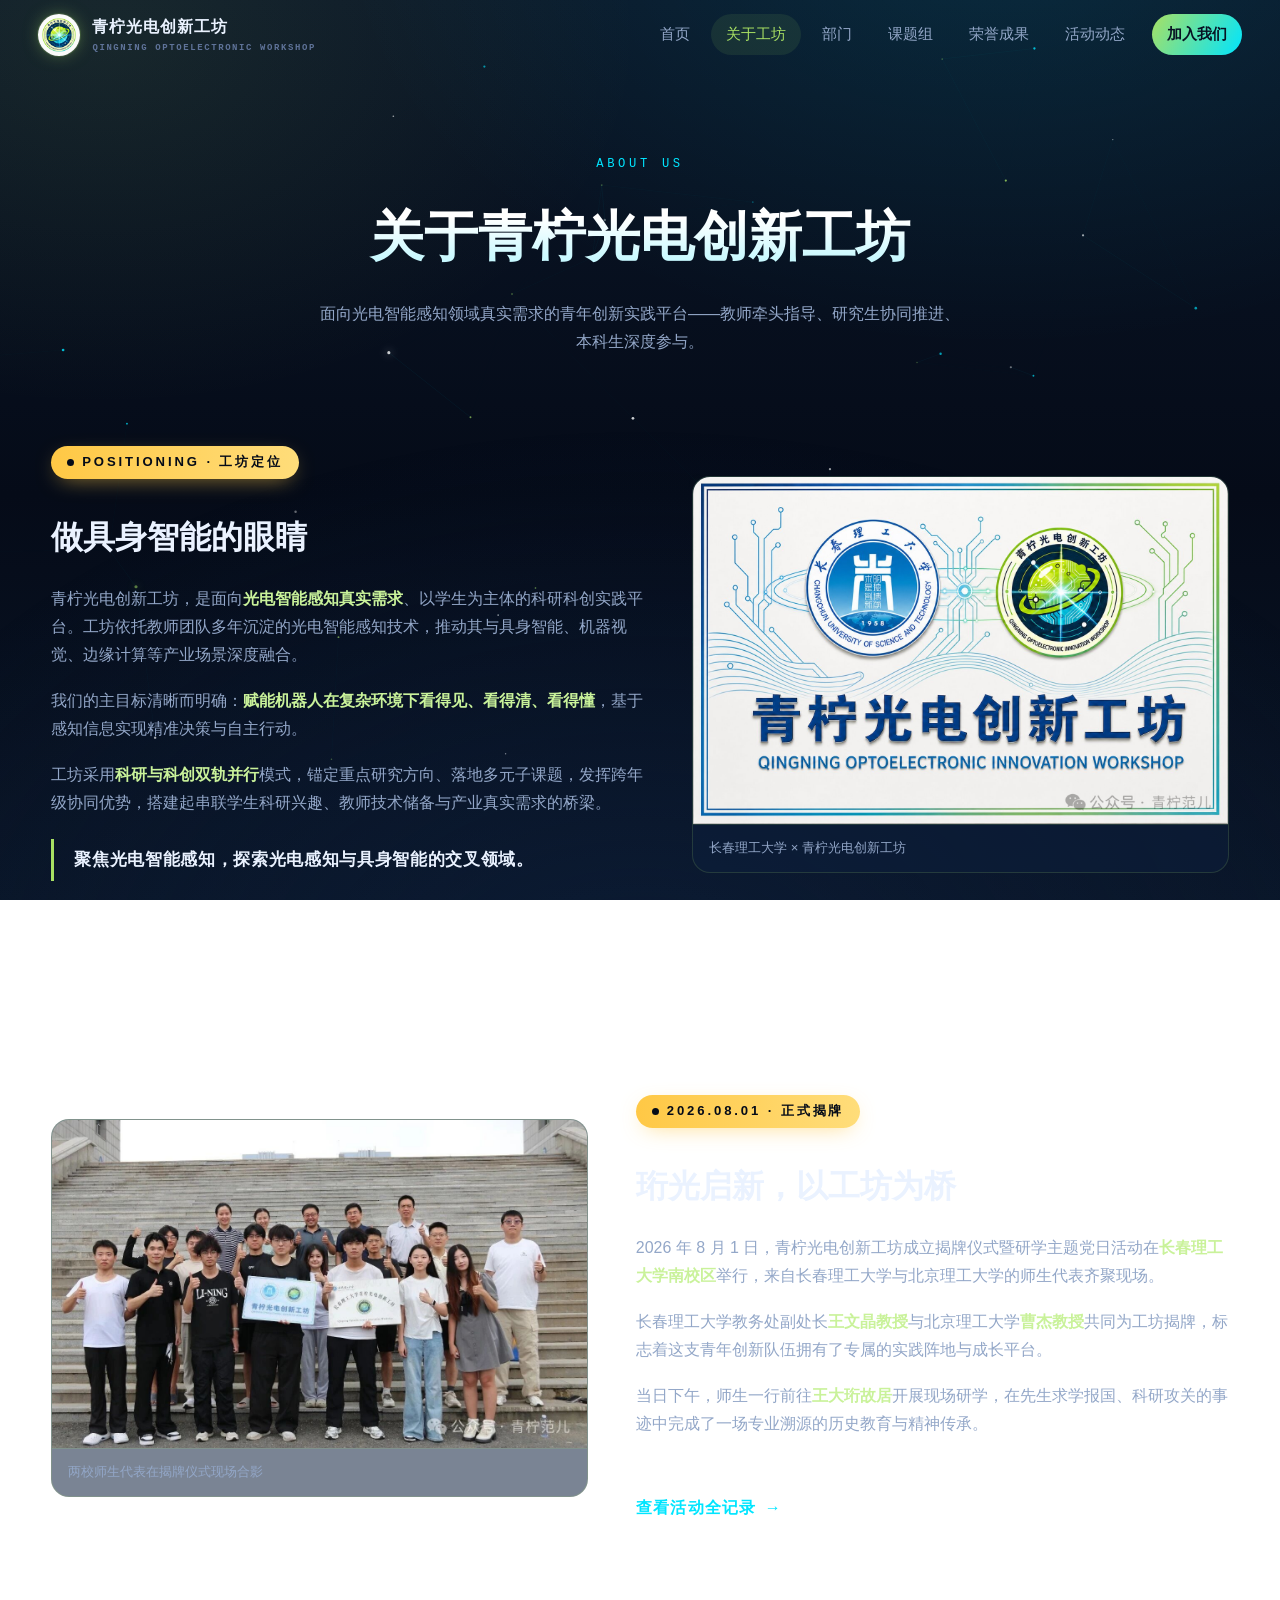
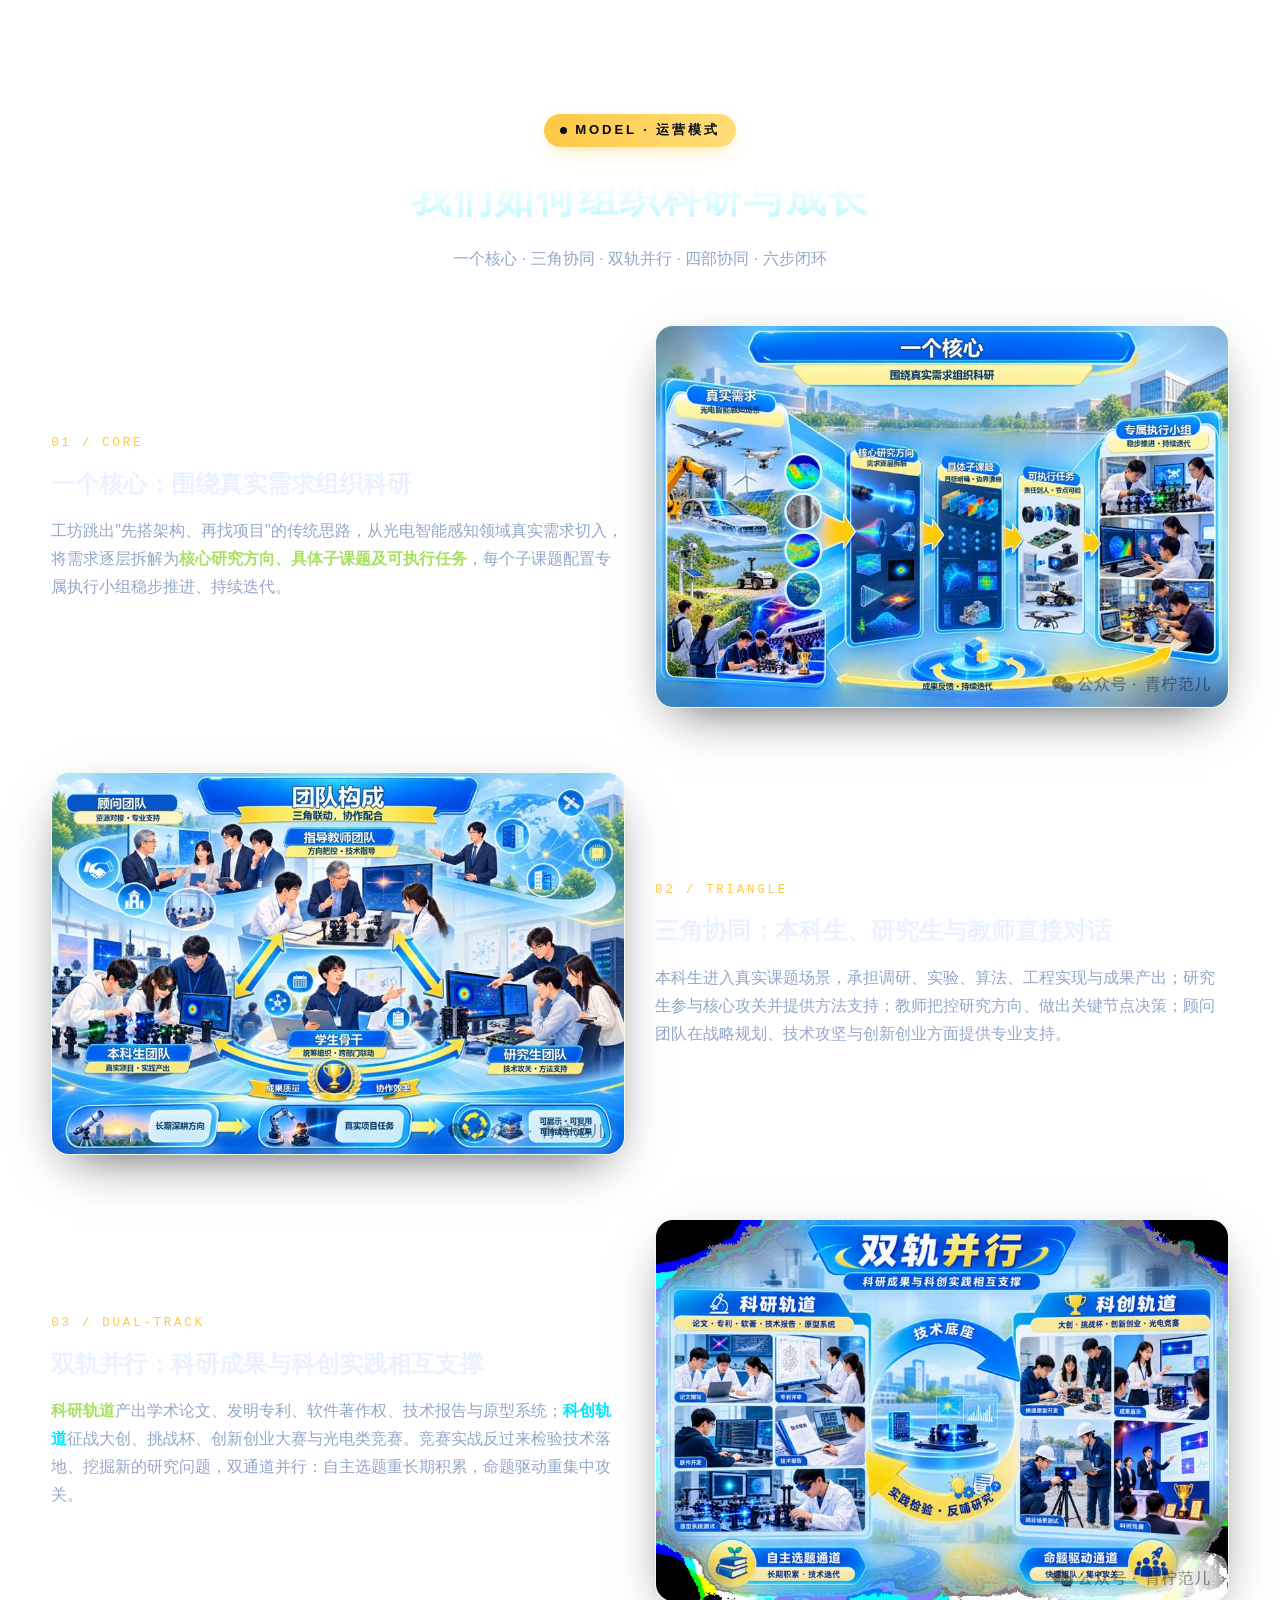
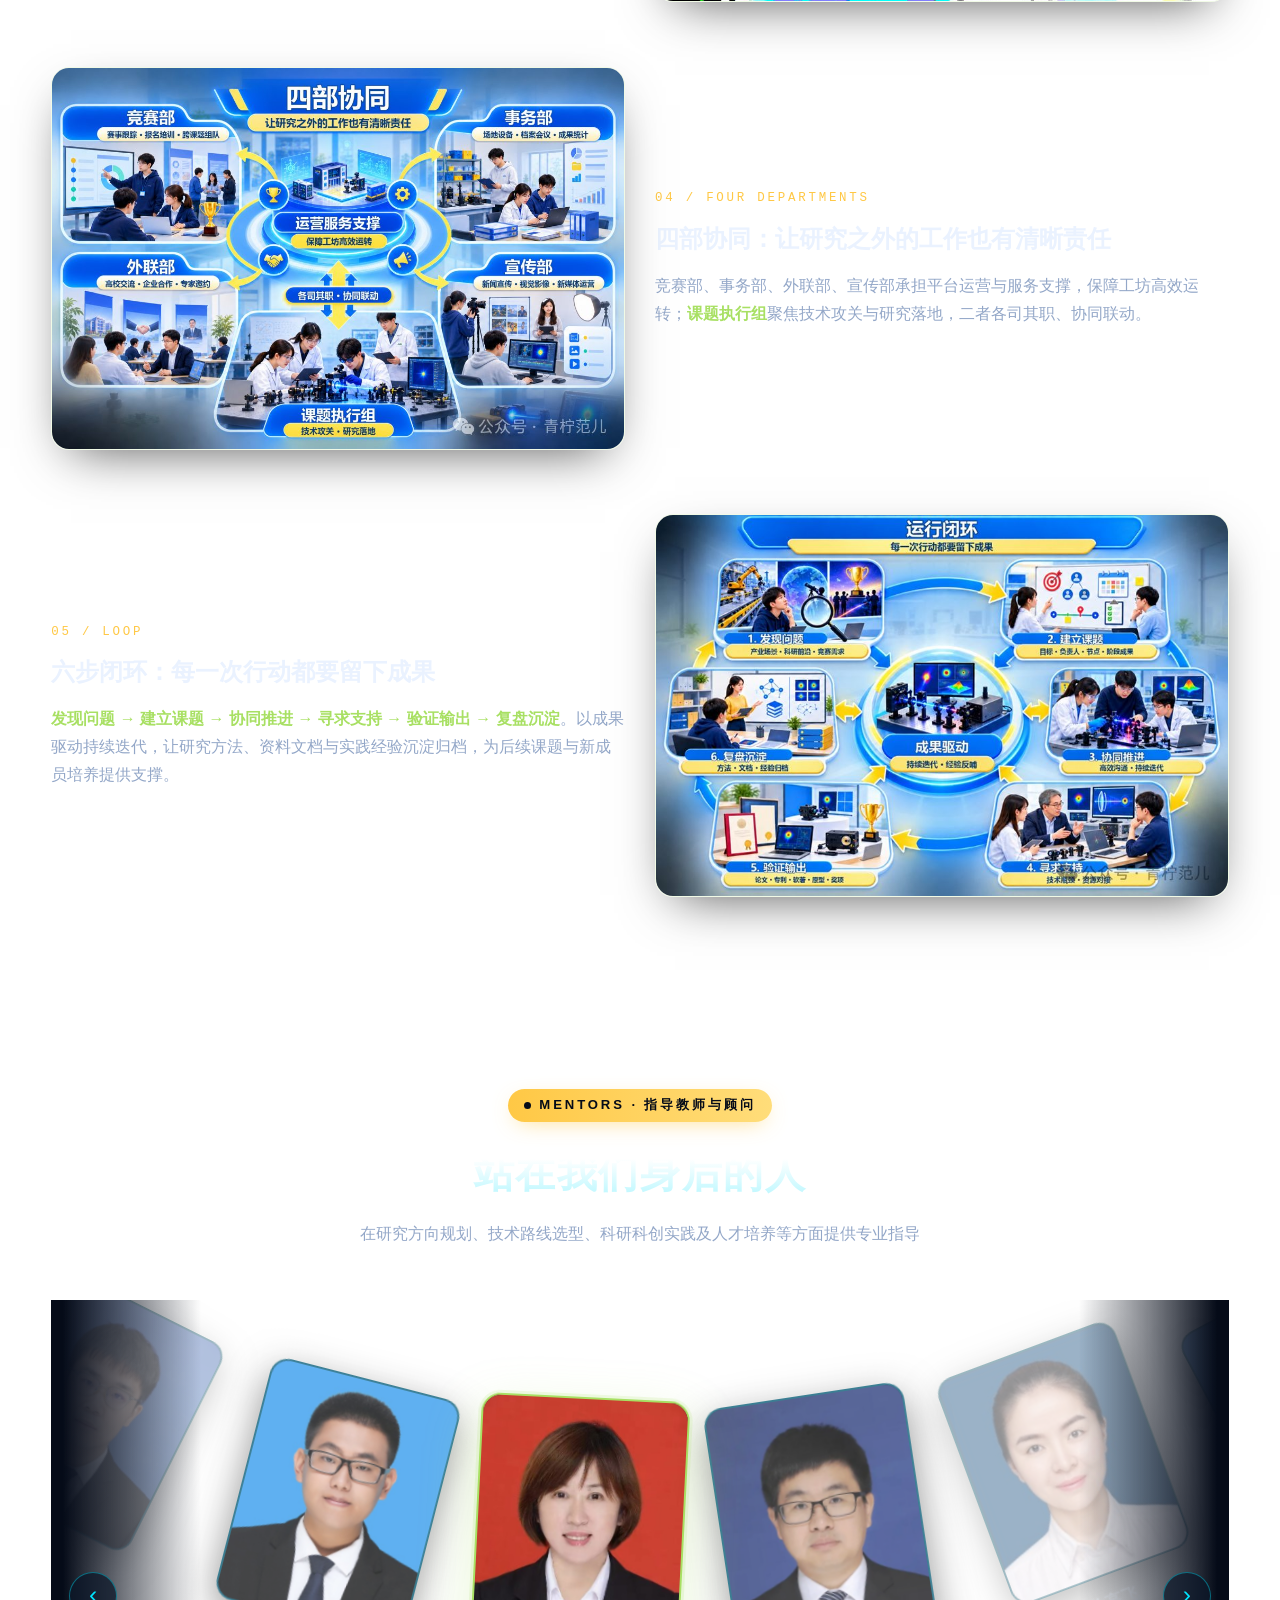
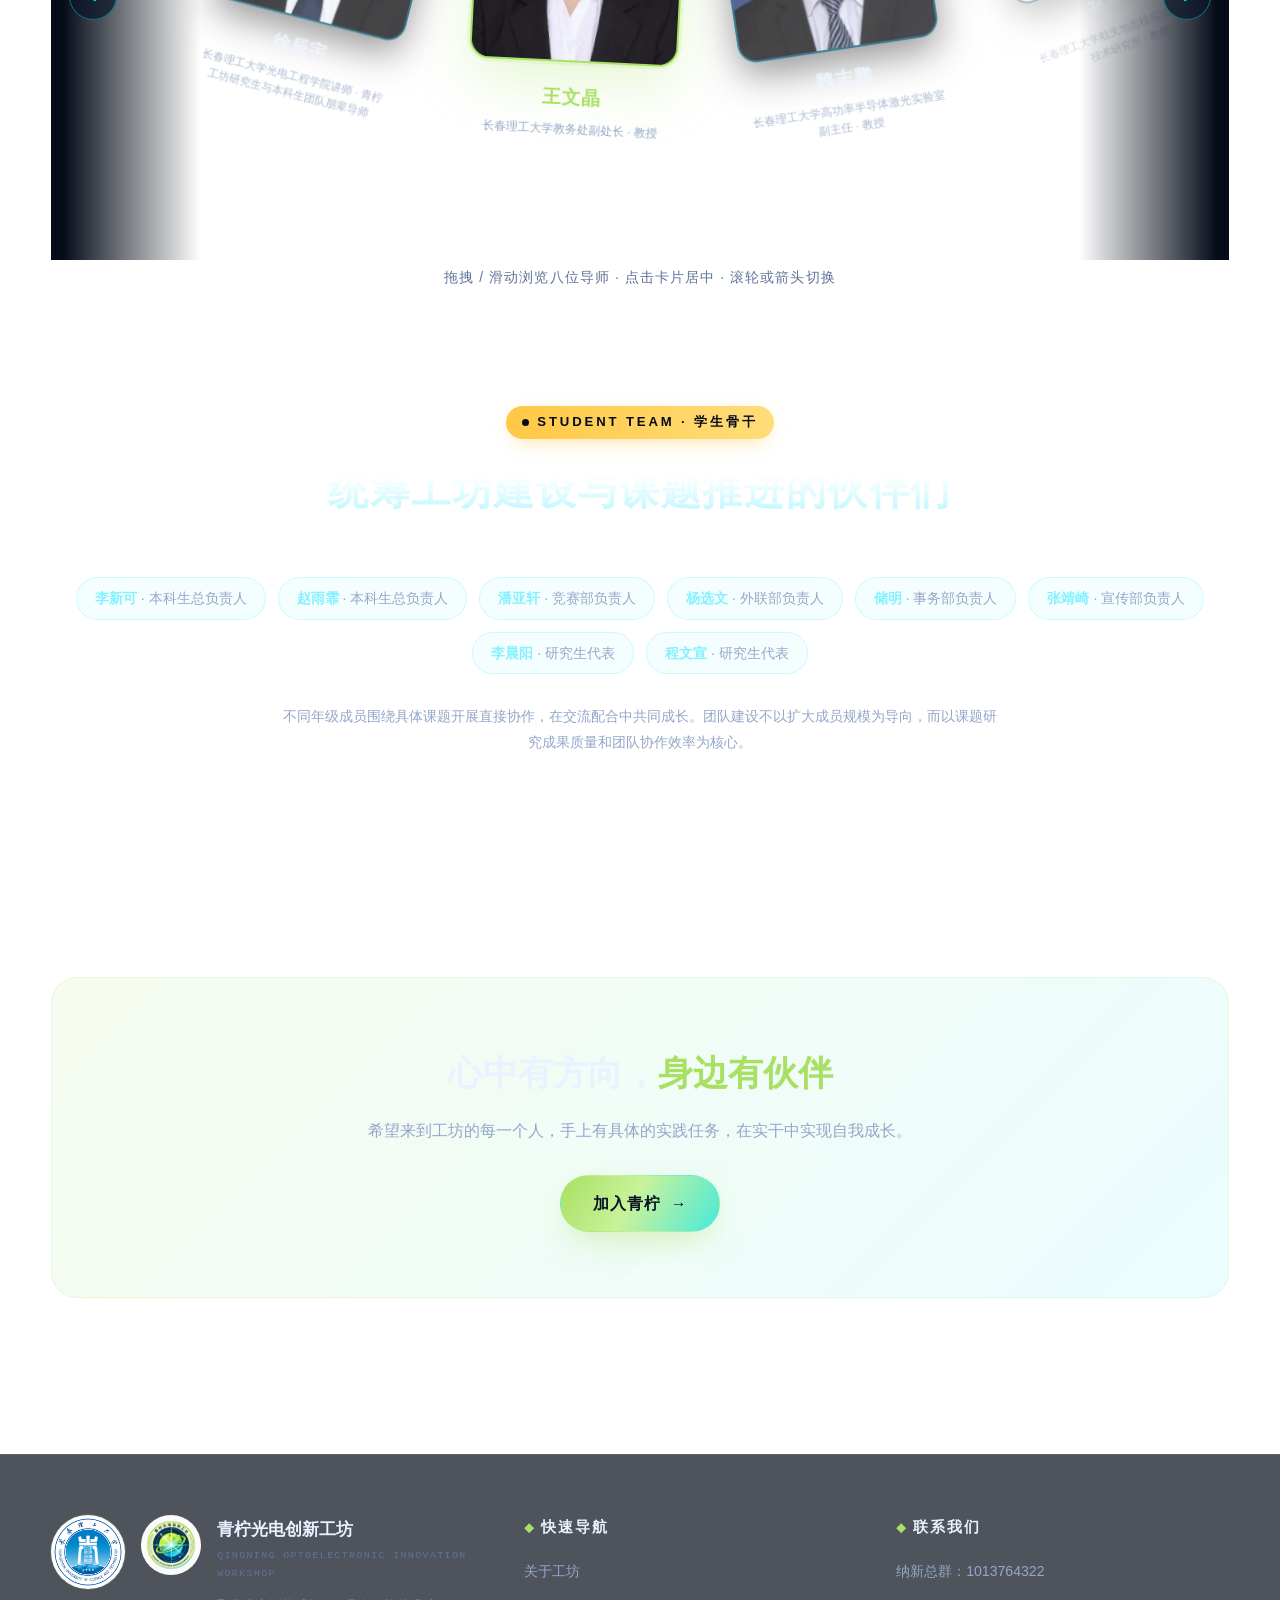
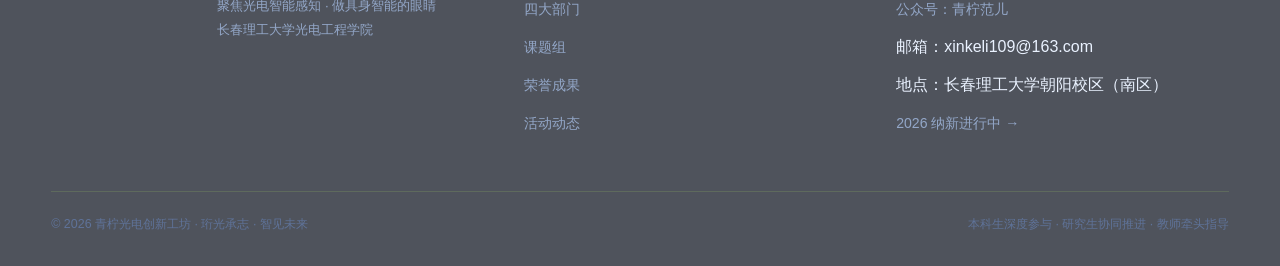
==== about.html @ 81b55837 "关于页导师板块升级为8人弧形环形画廊：新增王文晶/陈纯毅/王怀毅/滕云杰四位导师，曹杰职称改为光电学院，徐辰宇简介更新为朋辈导师；拖拽/滚轮/箭头/点击居中交互" ====
﻿<!DOCTYPE html>
<html lang="zh-CN">
<head>
<meta charset="UTF-8">
<meta name="viewport" content="width=device-width,initial-scale=1">
<title>关于工坊 · 青柠光电创新工坊</title>
<meta name="description" content="青柠光电创新工坊简介、揭牌故事、运营模式与指导教师团队。">
<link rel="icon" type="image/png" href="favicon.png">
<link rel="stylesheet" href="css/style.css?v=4">
<noscript><style>.reveal{opacity:1!important;transform:none!important}</style></noscript>
</head>
<body data-scene="lite">

<div class="scroll-progress"></div>

<nav class="nav">
  <div class="nav-inner">
    <a class="nav-brand" href="index.html">
      <img src="assets/img/logo-badge.png" alt="青柠光电创新工坊徽章">
      <span><span class="cn">青柠光电创新工坊</span><span class="en">QINGNING OPTOELECTRONIC WORKSHOP</span></span>
    </a>
    <button class="nav-toggle" aria-label="菜单"><span></span><span></span><span></span></button>
    <div class="nav-links">
      <a href="index.html">首页</a>
      <a href="about.html" class="active">关于工坊</a>
      <a href="departments.html">部门</a>
      <a href="research.html">课题组</a>
      <a href="honors.html">荣誉成果</a>
      <a href="activities.html">活动动态</a>
      <a href="join.html" class="join">加入我们</a>
    </div>
  </div>
</nav>

<header class="page-hero">
  <div class="container">
    <div class="pre reveal">ABOUT US</div>
    <h1 class="reveal d1">关于青柠光电创新工坊</h1>
    <p class="reveal d2">面向光电智能感知领域真实需求的青年创新实践平台——教师牵头指导、研究生协同推进、本科生深度参与。</p>
  </div>
</header>

<section style="padding-top:30px">
  <div class="container split">
    <div class="prose reveal">
      <span class="sec-tag">POSITIONING · 工坊定位</span>
      <h2 style="font-size:clamp(1.5rem,2.8vw,2rem);margin:14px 0 20px">做具身智能的眼睛</h2>
      <p>青柠光电创新工坊，是面向<strong>光电智能感知真实需求</strong>、以学生为主体的科研科创实践平台。工坊依托教师团队多年沉淀的光电智能感知技术，推动其与具身智能、机器视觉、边缘计算等产业场景深度融合。</p>
      <p>我们的主目标清晰而明确：<strong>赋能机器人在复杂环境下看得见、看得清、看得懂</strong>，基于感知信息实现精准决策与自主行动。</p>
      <p>工坊采用<strong>科研与科创双轨并行</strong>模式，锚定重点研究方向、落地多元子课题，发挥跨年级协同优势，搭建起串联学生科研兴趣、教师技术储备与产业真实需求的桥梁。</p>
      <div class="quote">聚焦光电智能感知，探索光电感知与具身智能的交叉领域。</div>
    </div>
    <div class="info-figure reveal d2 tilt">
      <img src="assets/img/brand-banner.jpg" alt="长春理工大学与青柠光电创新工坊品牌标识" loading="lazy">
      <figcaption>长春理工大学 × 青柠光电创新工坊</figcaption>
    </div>
  </div>
</section>

<section>
  <div class="container split rev">
    <div class="info-figure reveal tilt">
      <img src="assets/img/photo-group.jpg" alt="青柠光电创新工坊揭牌仪式全体合影" loading="lazy">
      <figcaption>两校师生代表在揭牌仪式现场合影</figcaption>
    </div>
    <div class="prose reveal d2">
      <span class="sec-tag">2026.08.01 · 正式揭牌</span>
      <h2 style="font-size:clamp(1.5rem,2.8vw,2rem);margin:14px 0 20px">珩光启新，以工坊为桥</h2>
      <p>2026 年 8 月 1 日，青柠光电创新工坊成立揭牌仪式暨研学主题党日活动在<strong>长春理工大学南校区</strong>举行，来自长春理工大学与北京理工大学的师生代表齐聚现场。</p>
      <p>长春理工大学教务处副处长<strong>王文晶教授</strong>与北京理工大学<strong>曹杰教授</strong>共同为工坊揭牌，标志着这支青年创新队伍拥有了专属的实践阵地与成长平台。</p>
      <p>当日下午，师生一行前往<strong>王大珩故居</strong>开展现场研学，在先生求学报国、科研攻关的事迹中完成了一场专业溯源的历史教育与精神传承。</p>
      <a href="activities.html" class="more-link">查看活动全记录 <span class="arr">→</span></a>
    </div>
  </div>
</section>

<section id="model">
  <div class="container">
    <div class="section-head reveal">
      <span class="sec-tag">MODEL · 运营模式</span>
      <h2>我们如何组织科研与成长</h2>
      <p class="sub">一个核心 · 三角协同 · 双轨并行 · 四部协同 · 六步闭环</p>
    </div>

    <div class="mode-detail reveal" style="margin-bottom:64px">
      <div class="md-fig tilt"><img src="assets/img/infra-core.jpg" alt="一个核心：围绕真实需求组织科研" loading="lazy"></div>
      <div class="md-text">
        <div class="kicker">01 / CORE</div>
        <h3>一个核心：围绕真实需求组织科研</h3>
        <p>工坊跳出"先搭架构、再找项目"的传统思路，从光电智能感知领域真实需求切入，将需求逐层拆解为<strong class="text-lime">核心研究方向、具体子课题及可执行任务</strong>，每个子课题配置专属执行小组稳步推进、持续迭代。</p>
      </div>
    </div>

    <div class="mode-detail reveal" style="margin-bottom:64px">
      <div class="md-fig tilt"><img src="assets/img/infra-triangle.jpg" alt="三角协同：团队构成图" loading="lazy"></div>
      <div class="md-text">
        <div class="kicker">02 / TRIANGLE</div>
        <h3>三角协同：本科生、研究生与教师直接对话</h3>
        <p>本科生进入真实课题场景，承担调研、实验、算法、工程实现与成果产出；研究生参与核心攻关并提供方法支持；教师把控研究方向、做出关键节点决策；顾问团队在战略规划、技术攻坚与创新创业方面提供专业支持。</p>
      </div>
    </div>

    <div class="mode-detail reveal" style="margin-bottom:64px">
      <div class="md-fig tilt"><img src="assets/img/infra-dualtrack.jpg" alt="双轨并行：科研成果与科创实践相互支撑" loading="lazy"></div>
      <div class="md-text">
        <div class="kicker">03 / DUAL-TRACK</div>
        <h3>双轨并行：科研成果与科创实践相互支撑</h3>
        <p><strong class="text-lime">科研轨道</strong>产出学术论文、发明专利、软件著作权、技术报告与原型系统；<strong class="text-cyan">科创轨道</strong>征战大创、挑战杯、创新创业大赛与光电类竞赛。竞赛实战反过来检验技术落地、挖掘新的研究问题，双通道并行：自主选题重长期积累，命题驱动重集中攻关。</p>
      </div>
    </div>

    <div class="mode-detail reveal" style="margin-bottom:64px">
      <div class="md-fig tilt"><img src="assets/img/infra-fourdept.jpg" alt="四部协同：让研究之外的工作也有清晰责任" loading="lazy"></div>
      <div class="md-text">
        <div class="kicker">04 / FOUR DEPARTMENTS</div>
        <h3>四部协同：让研究之外的工作也有清晰责任</h3>
        <p>竞赛部、事务部、外联部、宣传部承担平台运营与服务支撑，保障工坊高效运转；<strong class="text-lime">课题执行组</strong>聚焦技术攻关与研究落地，二者各司其职、协同联动。</p>
      </div>
    </div>

    <div class="mode-detail reveal">
      <div class="md-fig tilt"><img src="assets/img/infra-loop.jpg" alt="六步运行闭环" loading="lazy"></div>
      <div class="md-text">
        <div class="kicker">05 / LOOP</div>
        <h3>六步闭环：每一次行动都要留下成果</h3>
        <p><strong class="text-lime">发现问题 → 建立课题 → 协同推进 → 寻求支持 → 验证输出 → 复盘沉淀</strong>。以成果驱动持续迭代，让研究方法、资料文档与实践经验沉淀归档，为后续课题与新成员培养提供支撑。</p>
      </div>
    </div>
  </div>
</section>

<section>
  <div class="container">
    <div class="section-head reveal">
      <span class="sec-tag">MENTORS · 指导教师与顾问</span>
      <h2>站在我们身后的人</h2>
      <p class="sub">在研究方向规划、技术路线选型、科研科创实践及人才培养等方面提供专业指导</p>
    </div>
    <div class="tgal reveal" id="teacherGallery">
      <div class="tgal-viewport">
        <div class="tgal-track">
          <div class="tgal-card">
            <div class="tc-photo"><img src="assets/img/teacher-wangwenjing.jpg" alt="王文晶教授" loading="lazy" draggable="false"></div>
            <div class="tc-name">王文晶</div>
            <div class="tc-role">长春理工大学教务处副处长 · 教授</div>
          </div>
          <div class="tgal-card">
            <div class="tc-photo"><img src="assets/img/teacher-weizhipeng.jpg" alt="魏志鹏教授" loading="lazy" draggable="false"></div>
            <div class="tc-name">魏志鹏</div>
            <div class="tc-role">长春理工大学高功率半导体激光实验室副主任 · 教授</div>
          </div>
          <div class="tgal-card">
            <div class="tc-photo"><img src="assets/img/teacher-sungaofei.jpg" alt="孙高飞教授" loading="lazy" draggable="false"></div>
            <div class="tc-name">孙高飞</div>
            <div class="tc-role">长春理工大学航天地面模拟试验与测试技术研究所 · 教授</div>
          </div>
          <div class="tgal-card">
            <div class="tc-photo"><img src="assets/img/teacher-chenchunyi.jpg" alt="陈纯毅教授" loading="lazy" draggable="false"></div>
            <div class="tc-name">陈纯毅</div>
            <div class="tc-role">长春理工大学计算机科学技术学院副院长 · 教授</div>
          </div>
          <div class="tgal-card">
            <div class="tc-photo"><img src="assets/img/teacher-caojie.jpg" alt="曹杰教授" loading="lazy" draggable="false"></div>
            <div class="tc-name">曹杰</div>
            <div class="tc-role">北京理工大学光电学院教授 · 长春理工大学光电工程学院教授</div>
          </div>
          <div class="tgal-card">
            <div class="tc-photo"><img src="assets/img/teacher-wanghuaiyi.jpg" alt="王怀毅老师" loading="lazy" draggable="false"></div>
            <div class="tc-name">王怀毅</div>
            <div class="tc-role">长春理工大学光电工程学院团委书记 · 创新实验室党支部副书记</div>
          </div>
          <div class="tgal-card">
            <div class="tc-photo"><img src="assets/img/teacher-tengyunjie.jpg" alt="滕云杰老师" loading="lazy" draggable="false"></div>
            <div class="tc-name">滕云杰</div>
            <div class="tc-role">长春理工大学光电工程实验教学中心副主任</div>
          </div>
          <div class="tgal-card">
            <div class="tc-photo"><img src="assets/img/teacher-xuchenyu.jpg" alt="徐辰宇老师" loading="lazy" draggable="false"></div>
            <div class="tc-name">徐辰宇</div>
            <div class="tc-role">长春理工大学光电工程学院讲师 · 青柠工坊研究生与本科生团队朋辈导师</div>
          </div>
        </div>
      </div>
      <button class="tgal-nav tgal-prev" aria-label="上一位">‹</button>
      <button class="tgal-nav tgal-next" aria-label="下一位">›</button>
      <div class="tgal-hint">拖拽 / 滑动浏览八位导师 · 点击卡片居中 · 滚轮或箭头切换</div>
    </div>
  </div>
</section>

<section style="padding-top:20px">
  <div class="container">
    <div class="section-head reveal">
      <span class="sec-tag">STUDENT TEAM · 学生骨干</span>
      <h2>统筹工坊建设与课题推进的伙伴们</h2>
    </div>
    <div class="people-chips reveal">
      <span class="person-chip"><b>李新可</b> · 本科生总负责人</span>
      <span class="person-chip"><b>赵雨霏</b> · 本科生总负责人</span>
      <span class="person-chip"><b>潘亚轩</b> · 竞赛部负责人</span>
      <span class="person-chip"><b>杨选文</b> · 外联部负责人</span>
      <span class="person-chip"><b>储明</b> · 事务部负责人</span>
      <span class="person-chip"><b>张靖崎</b> · 宣传部负责人</span>
      <span class="person-chip"><b>李晨阳</b> · 研究生代表</span>
      <span class="person-chip"><b>程文宣</b> · 研究生代表</span>
    </div>
    <p style="text-align:center;color:var(--muted);max-width:720px;margin:30px auto 0;font-size:.9rem" class="reveal">不同年级成员围绕具体课题开展直接协作，在交流配合中共同成长。团队建设不以扩大成员规模为导向，而以课题研究成果质量和团队协作效率为核心。</p>
  </div>
</section>

<section>
  <div class="container">
    <div class="cta-band reveal">
      <h2>心中有方向，<span class="text-lime">身边有伙伴</span></h2>
      <p>希望来到工坊的每一个人，手上有具体的实践任务，在实干中实现自我成长。</p>
      <a href="join.html" class="btn btn-primary">加入青柠 <span class="arr">→</span></a>
    </div>
  </div>
</section>

<footer class="footer">
  <div class="container">
    <div class="footer-top">
      <div class="footer-brand">
        <img class="school" src="assets/img/school-ring.png" alt="长春理工大学校标">
        <img class="logo" src="assets/img/logo-badge.png" alt="工坊徽章">
        <div>
          <h4>青柠光电创新工坊</h4>
          <div class="en">QINGNING OPTOELECTRONIC INNOVATION WORKSHOP</div>
          <p>聚焦光电智能感知 · 做具身智能的眼睛<br>长春理工大学光电工程学院</p>
        </div>
      </div>
      <div>
        <h5>快速导航</h5>
        <ul>
          <li><a href="about.html">关于工坊</a></li>
          <li><a href="departments.html">四大部门</a></li>
          <li><a href="research.html">课题组</a></li>
          <li><a href="honors.html">荣誉成果</a></li>
          <li><a href="activities.html">活动动态</a></li>
        </ul>
      </div>
      <div>
        <h5>联系我们</h5>
        <ul>
          <li><a href="join.html">纳新总群：1013764322</a></li>
          <li><a href="join.html">公众号：青柠范儿</a></li>
          <li>邮箱：xinkeli109@163.com</li>
          <li>地点：长春理工大学朝阳校区（南区）</li>
          <li><a href="join.html" class="text-cyan">2026 纳新进行中 →</a></li>
        </ul>
      </div>
    </div>
    <div class="footer-bottom">
      <span>© <span class="js-year">2026</span> 青柠光电创新工坊 · 珩光承志 · 智见未来</span>
      <span>本科生深度参与 · 研究生协同推进 · 教师牵头指导</span>
    </div>
  </div>
</footer>

<script src="js/cursor.js?v=3"></script>
<script src="js/scene.js?v=3"></script>
<script src="js/main.js?v=3"></script>
<script src="js/extras.js?v=6"></script>
</body>
</html>
---- css/style.css ----
:root{
  --bg-0:#050B18;
  --bg-1:#0A1628;
  --bg-2:#0D1F3C;
  --lime:#A8E063;
  --lime-soft:#C9F29A;
  --cyan:#00E5FF;
  --cyan-soft:#83F1FF;
  --yellow:#FFC845;
  --ink:#EAF2FF;
  --muted:#93A7C8;
  --faint:#5F7399;
  --line:rgba(168,224,99,.16);
  --line-cyan:rgba(0,229,255,.18);
  --card:rgba(13,31,60,.55);
  --card-solid:#0C1B36;
  --glass:rgba(8,18,38,.72);
  --radius:18px;
  --shadow:0 18px 50px -20px rgba(0,0,0,.7);
  --font-sans:-apple-system,BlinkMacSystemFont,"Segoe UI","PingFang SC","Hiragino Sans GB","Microsoft YaHei","Noto Sans SC",sans-serif;
  --font-mono:"SFMono-Regular",Consolas,"Courier New",monospace;
  --nav-h:70px;
}

*{margin:0;padding:0;box-sizing:border-box}
html{scroll-behavior:smooth;scroll-padding-top:calc(var(--nav-h) + 16px)}
body{
  font-family:var(--font-sans);
  color:var(--ink);
  background:
    radial-gradient(1100px 700px at 78% -8%, rgba(0,229,255,.10), transparent 60%),
    radial-gradient(900px 620px at 8% 4%, rgba(168,224,99,.09), transparent 60%),
    linear-gradient(180deg,var(--bg-1) 0%,var(--bg-0) 55%,var(--bg-1) 100%);
  background-attachment:fixed;
  line-height:1.75;
  overflow-x:hidden;
  min-height:100vh;
  -webkit-font-smoothing:antialiased;
}
img{max-width:100%;display:block}
a{color:inherit;text-decoration:none}
ul{list-style:none}
button{font-family:inherit}

::selection{background:rgba(168,224,99,.32);color:#fff}

#scene{position:fixed;inset:0;width:100%;height:100%;z-index:-2;pointer-events:none}
.bg-veil{position:fixed;inset:0;z-index:-1;pointer-events:none;
  background:radial-gradient(1200px 800px at 50% 110%, rgba(13,31,60,.55), transparent 70%)}

.container{width:min(1200px,92%);margin:0 auto}
section{padding:96px 0;position:relative}
.section-head{margin-bottom:52px;text-align:center}
.sec-tag{
  display:inline-flex;align-items:center;gap:8px;
  font-size:.82rem;letter-spacing:.22em;color:var(--bg-0);font-weight:700;
  background:linear-gradient(90deg,var(--yellow),#FFDD7A);
  padding:5px 16px;border-radius:999px;margin-bottom:16px;
  box-shadow:0 6px 22px -8px rgba(255,200,69,.7);
}
.sec-tag::before{content:"";width:7px;height:7px;border-radius:50%;background:var(--bg-0)}
.section-head h2{
  font-size:clamp(1.7rem,3.4vw,2.5rem);font-weight:800;letter-spacing:.04em;
  background:linear-gradient(180deg,#fff 30%,var(--cyan-soft) 130%);
  -webkit-background-clip:text;background-clip:text;color:transparent;
}
.section-head .sub{color:var(--muted);margin-top:12px;font-size:1rem}
.text-cyan{color:var(--cyan)} .text-lime{color:var(--lime)} .text-yellow{color:var(--yellow)}

.btn{
  position:relative;overflow:hidden;display:inline-flex;align-items:center;gap:10px;
  padding:14px 32px;border-radius:999px;font-size:.98rem;font-weight:700;letter-spacing:.06em;
  border:1px solid transparent;transition:transform .25s ease,box-shadow .25s ease;
  will-change:transform;
}
.btn-primary{
  color:#071223;background:linear-gradient(120deg,var(--lime) 0%,var(--lime-soft) 45%,var(--cyan) 130%);
  box-shadow:0 12px 34px -10px rgba(168,224,99,.55);
}
.btn-primary:hover{transform:translateY(-3px);box-shadow:0 18px 44px -10px rgba(0,229,255,.55)}
.btn-ghost{color:var(--cyan-soft);border-color:var(--line-cyan);background:rgba(0,229,255,.05)}
.btn-ghost:hover{transform:translateY(-3px);border-color:var(--cyan);box-shadow:0 12px 34px -14px rgba(0,229,255,.7)}
.btn .arr{transition:transform .25s}
.btn:hover .arr{transform:translateX(4px)}

.nav{
  position:fixed;top:0;left:0;right:0;height:var(--nav-h);z-index:100;
  display:flex;align-items:center;transition:background .3s,box-shadow .3s,border-color .3s;
  border-bottom:1px solid transparent;
}
.nav.scrolled{background:var(--glass);backdrop-filter:blur(16px);-webkit-backdrop-filter:blur(16px);
  border-bottom-color:var(--line);box-shadow:0 10px 40px -22px #000}
.nav-inner{width:min(1280px,94%);margin:0 auto;display:flex;align-items:center;gap:14px}
.nav-brand{display:flex;align-items:center;gap:12px;font-weight:800;letter-spacing:.06em}
.nav-brand img{width:42px;height:42px;border-radius:50%;box-shadow:0 0 0 1px var(--line),0 0 18px -4px rgba(168,224,99,.6)}
.nav-brand .cn{font-size:1.02rem}
.nav-brand .en{display:block;font-size:.56rem;letter-spacing:.18em;color:var(--faint);font-weight:600;font-family:var(--font-mono)}
.nav-links{display:flex;gap:6px;margin-left:auto;align-items:center}
.nav-links a{
  padding:8px 15px;border-radius:999px;font-size:.92rem;color:var(--muted);
  transition:color .25s,background .25s;position:relative;white-space:nowrap;
}
.nav-links a:hover{color:var(--ink)}
.nav-links a.active{color:var(--lime);background:rgba(168,224,99,.09)}
.nav-links a.join{color:#071223;background:linear-gradient(120deg,var(--lime),var(--cyan));font-weight:700;margin-left:6px}
.nav-links a.join:hover{color:#071223;filter:brightness(1.08)}
.nav-toggle{display:none;margin-left:auto;background:none;border:0;width:44px;height:44px;border-radius:10px}
.nav-toggle span{display:block;width:22px;height:2px;background:var(--ink);margin:5px auto;transition:.3s}
.nav-toggle.open span:nth-child(1){transform:translateY(7px) rotate(45deg)}
.nav-toggle.open span:nth-child(2){opacity:0}
.nav-toggle.open span:nth-child(3){transform:translateY(-7px) rotate(-45deg)}
.scroll-progress{position:fixed;top:0;left:0;height:3px;width:0;z-index:101;
  background:linear-gradient(90deg,var(--lime),var(--cyan));box-shadow:0 0 12px rgba(0,229,255,.8)}

.hero{min-height:100svh;display:flex;align-items:center;justify-content:center;text-align:center;padding:calc(var(--nav-h) + 40px) 0 60px;position:relative}
.hero-orbit{position:absolute;left:50%;top:52%;transform:translate(-50%,-50%);width:min(760px,92vw);height:min(760px,92vw);pointer-events:none;opacity:.75}
.hero-orbit .ring{position:absolute;inset:0;border-radius:50%;border:1px dashed rgba(0,229,255,.18);animation:spin 60s linear infinite}
.hero-orbit .ring.r2{ins:10%;border-color:rgba(168,224,99,.16);animation-duration:42s;animation-direction:reverse;border-style:solid;border-width:1px}
.hero-orbit .ring.r3{inset:22%;border-color:rgba(255,200,69,.12);animation-duration:80s}
.hero-orbit .sat{position:absolute;width:10px;height:10px;border-radius:50%;background:var(--cyan);box-shadow:0 0 16px 4px rgba(0,229,255,.6);top:5%;left:50%}
@keyframes spin{to{transform:rotate(360deg)}}
.hero-inner{position:relative;z-index:2;max-width:900px;padding:0 18px}
.hero-badge{width:132px;height:132px;margin:0 auto 26px;border-radius:50%;position:relative;animation:float 6s ease-in-out infinite}
.hero-badge::before{content:"";position:absolute;inset:-10px;border-radius:50%;
  background:conic-gradient(from 0deg,transparent 0 70%,var(--lime) 82%,var(--cyan) 90%,transparent 100%);
  -webkit-mask:radial-gradient(farthest-side,transparent calc(100% - 2.5px),#000 calc(100% - 2px));
  mask:radial-gradient(farthest-side,transparent calc(100% - 2.5px),#000 calc(100% - 2px));
  animation:spin 7s linear infinite}
.hero-badge img{width:100%;height:100%;border-radius:50%;box-shadow:0 0 40px -6px rgba(168,224,99,.65),0 0 90px -20px rgba(0,229,255,.6)}
@keyframes float{0%,100%{transform:translateY(0)}50%{transform:translateY(-12px)}}
.hero .pre{font-family:var(--font-mono);letter-spacing:.34em;color:var(--cyan);font-size:.8rem;margin-bottom:20px;text-transform:uppercase}
.hero h1{
  font-size:clamp(2.5rem,6.4vw,5rem);font-weight:900;line-height:1.18;letter-spacing:.05em;
  background:linear-gradient(180deg,#ffffff 25%,#BFE9FF 70%,var(--cyan) 115%);
  -webkit-background-clip:text;background-clip:text;color:transparent;
  text-shadow:0 0 60px rgba(0,229,255,.18);
}
.hero .slogan{margin-top:20px;font-size:clamp(1.25rem,3vw,1.9rem);font-weight:800;letter-spacing:.14em;color:var(--lime);
  text-shadow:0 0 30px rgba(168,224,99,.4)}
.hero .slogan .dot{color:var(--yellow);margin:0 .5em}
.hero .type-line{margin-top:16px;min-height:1.8em;font-family:var(--font-mono);font-size:clamp(.72rem,1.5vw,.95rem);letter-spacing:.2em;color:var(--muted)}
.hero .type-line .caret{display:inline-block;width:9px;height:1.05em;background:var(--cyan);margin-left:3px;vertical-align:-2px;animation:blink 1s steps(1) infinite}
@keyframes blink{50%{opacity:0}}
.hero .desc{margin:26px auto 0;max-width:620px;color:var(--muted);font-size:1.02rem}
.hero-cta{display:flex;gap:18px;justify-content:center;margin-top:40px;flex-wrap:wrap}
.scroll-hint{position:absolute;bottom:26px;left:50%;transform:translateX(-50%);color:var(--faint);font-size:.74rem;letter-spacing:.3em;text-align:center}
.scroll-hint::after{content:"";display:block;width:1px;height:42px;margin:10px auto 0;
  background:linear-gradient(var(--cyan),transparent);animation:drip 1.8s ease-in-out infinite}
@keyframes drip{0%{transform:scaleY(0);transform-origin:top}55%{transform:scaleY(1);transform-origin:top}56%{transform-origin:bottom}100%{transform:scaleY(0);transform-origin:bottom}}

.stats{border-top:1px solid var(--line);border-bottom:1px solid var(--line);
  background:linear-gradient(180deg,rgba(0,229,255,.04),rgba(168,224,99,.03));}
.stats-grid{display:grid;grid-template-columns:repeat(4,1fr)}
.stat{text-align:center;padding:44px 16px;position:relative}
.stat:not(:last-child)::after{content:"";position:absolute;right:0;top:26%;height:48%;width:1px;background:var(--line)}
.stat .num{font-size:clamp(1.9rem,3.6vw,2.9rem);font-weight:900;font-family:var(--font-mono);
  background:linear-gradient(120deg,var(--lime),var(--cyan));-webkit-background-clip:text;background-clip:text;color:transparent}
.stat .num .suffix{font-size:.6em}
.stat .label{color:var(--muted);font-size:.9rem;letter-spacing:.12em;margin-top:6px}

.card{
  background:var(--card);border:1px solid var(--line);border-radius:var(--radius);
  padding:30px;backdrop-filter:blur(8px);-webkit-backdrop-filter:blur(8px);
  transition:transform .35s cubic-bezier(.2,.7,.3,1),border-color .35s,box-shadow .35s;
  position:relative;
}
.card:hover{transform:translateY(-6px);border-color:rgba(0,229,255,.45);box-shadow:var(--shadow),0 0 40px -18px rgba(0,229,255,.5)}
.grid-2{display:grid;grid-template-columns:repeat(2,1fr);gap:26px}
.grid-3{display:grid;grid-template-columns:repeat(3,1fr);gap:26px}
.grid-4{display:grid;grid-template-columns:repeat(4,1fr);gap:22px}

.tilt{transform-style:preserve-3d;will-change:transform}
.tilt-glow{position:relative;overflow:hidden}
.tilt-glow::before{
  content:"";position:absolute;inset:0;border-radius:inherit;pointer-events:none;opacity:0;transition:opacity .3s;
  background:radial-gradient(360px circle at var(--mx,50%) var(--my,50%),rgba(168,224,99,.14),rgba(0,229,255,.07) 40%,transparent 65%);
}
.tilt-glow:hover::before{opacity:1}

.mode-card{padding:26px 24px}
.mode-card .idx{font-family:var(--font-mono);font-size:.78rem;color:var(--cyan);letter-spacing:.2em}
.mode-card h3{margin:10px 0 8px;font-size:1.12rem}
.mode-card h3 b{color:var(--lime)}
.mode-card p{color:var(--muted);font-size:.9rem}
.mode-card .ico{width:44px;height:44px;border-radius:12px;display:grid;place-items:center;margin-bottom:14px;
  background:linear-gradient(135deg,rgba(168,224,99,.16),rgba(0,229,255,.12));border:1px solid var(--line)}
.mode-card .ico svg{width:24px;height:24px;stroke:var(--lime)}
.more-link{display:inline-flex;align-items:center;gap:8px;margin-top:38px;color:var(--cyan);font-weight:700;letter-spacing:.08em}
.more-link .arr{transition:transform .25s}.more-link:hover .arr{transform:translateX(6px)}

.topic-mini{padding:26px 22px;display:flex;flex-direction:column;gap:10px;min-height:210px}
.topic-mini .no{font-family:var(--font-mono);color:var(--yellow);font-size:.8rem;letter-spacing:.2em}
.topic-mini h3{font-size:1.05rem;line-height:1.5}
.topic-mini p{color:var(--muted);font-size:.86rem;flex:1}
.topic-mini .go{color:var(--cyan);font-size:.84rem;font-weight:700}

.marquee{overflow:hidden;position:relative;padding:8px 0;
  -webkit-mask-image:linear-gradient(90deg,transparent,#000 8%,#000 92%,transparent);
  mask-image:linear-gradient(90deg,transparent,#000 8%,#000 92%,transparent)}
.marquee-track{display:flex;gap:22px;width:max-content;animation:marquee 52s linear infinite}
.marquee:hover .marquee-track{animation-play-state:paused}
@keyframes marquee{to{transform:translateX(-50%)}}
.honor-slide{width:300px;flex:none;border-radius:14px;overflow:hidden;border:1px solid var(--line);
  background:var(--card);transition:border-color .3s,transform .3s}
.honor-slide:hover{border-color:var(--lime);transform:translateY(-5px)}
.honor-slide img{width:100%;height:210px;object-fit:cover;background:#fff}
.honor-slide .cap{padding:12px 14px;font-size:.82rem;color:var(--muted)}
.honor-slide .cap b{display:block;color:var(--ink);font-size:.88rem;margin-bottom:3px}
.badge-rank{display:inline-block;font-size:.68rem;font-weight:800;padding:2px 9px;border-radius:999px;letter-spacing:.1em;margin-bottom:8px}
.rank-intl{background:rgba(255,200,69,.16);color:var(--yellow)}
.rank-nat{background:rgba(0,229,255,.14);color:var(--cyan)}
.rank-pro{background:rgba(168,224,99,.14);color:var(--lime)}

.photo-card{border-radius:var(--radius);overflow:hidden;position:relative;border:1px solid var(--line);min-height:340px;display:flex;align-items:flex-end}
.photo-card img{position:absolute;inset:0;width:100%;height:100%;object-fit:cover;transition:transform .6s cubic-bezier(.2,.7,.3,1)}
.photo-card:hover img{transform:scale(1.07)}
.photo-card::after{content:"";position:absolute;inset:0;background:linear-gradient(180deg,transparent 35%,rgba(5,11,24,.92))}
.photo-card .pc-cap{position:relative;z-index:2;padding:24px}
.photo-card .pc-cap .d{font-family:var(--font-mono);color:var(--cyan);font-size:.78rem;letter-spacing:.14em}
.photo-card .pc-cap h3{margin:6px 0 6px;font-size:1.1rem}
.photo-card .pc-cap p{color:var(--muted);font-size:.85rem}

.cta-band{margin:30px 0 0;border-radius:26px;padding:64px 40px;text-align:center;position:relative;overflow:hidden;
  background:linear-gradient(135deg,rgba(168,224,99,.1),rgba(0,229,255,.08));border:1px solid var(--line)}
.cta-band h2{font-size:clamp(1.5rem,3vw,2.2rem);font-weight:900}
.cta-band p{color:var(--muted);margin:14px 0 30px}

.page-hero{padding:calc(var(--nav-h) + 84px) 0 60px;text-align:center;position:relative}
.page-hero .pre{font-family:var(--font-mono);letter-spacing:.3em;color:var(--cyan);font-size:.76rem}
.page-hero h1{margin-top:14px;font-size:clamp(2.1rem,5vw,3.4rem);font-weight:900;
  background:linear-gradient(180deg,#fff 30%,var(--cyan-soft) 130%);-webkit-background-clip:text;background-clip:text;color:transparent}
.page-hero p{color:var(--muted);max-width:640px;margin:16px auto 0}

.split{display:grid;grid-template-columns:1.05fr .95fr;gap:48px;align-items:center}
.split.rev{grid-template-columns:.95fr 1.05fr}
.prose p{color:var(--muted);margin-bottom:18px}
.prose strong{color:var(--lime-soft);font-weight:700}
.quote{border-left:3px solid var(--lime);padding:6px 0 6px 20px;margin:22px 0;color:var(--ink);
  font-size:1.06rem;font-weight:700;letter-spacing:.04em}
.info-figure{border-radius:var(--radius);overflow:hidden;border:1px solid var(--line);background:var(--card)}
.info-figure img{width:100%}
.info-future figcaption,.info-figure figcaption{padding:12px 16px;color:var(--muted);font-size:.82rem;border-top:1px solid var(--line)}
.mode-detail{display:grid;grid-template-columns:1fr 1fr;gap:30px;align-items:center}
.mode-detail:nth-child(even) .md-fig{order:2}
.md-fig{border-radius:var(--radius);overflow:hidden;border:1px solid var(--line);box-shadow:var(--shadow)}
.md-fig img{width:100%}
.md-text .kicker{font-family:var(--font-mono);color:var(--yellow);letter-spacing:.22em;font-size:.78rem}
.md-text h3{font-size:1.5rem;margin:8px 0 12px}
.md-text p{color:var(--muted)}

.teacher-card{text-align:center;padding:28px 18px}
.teacher-card .avatar{width:160px;height:200px;margin:0 auto 16px;border-radius:18px;overflow:hidden;border:2px solid var(--line-cyan);
  box-shadow:0 10px 34px rgba(0,229,255,.14),inset 0 0 0 1px rgba(255,255,255,.04);background:#fff;transition:transform .4s,border-color .4s,box-shadow .4s}
.teacher-card:hover .avatar{transform:translateY(-5px) scale(1.03);border-color:var(--lime);box-shadow:0 18px 46px rgba(168,224,99,.28)}
.teacher-card .avatar img{width:100%;height:100%;object-fit:cover;object-position:top center}
.teacher-card h3{font-size:1.08rem}
.teacher-card .role{color:var(--muted);font-size:.8rem;margin-top:6px;line-height:1.6}
.people-chips{display:flex;flex-wrap:wrap;gap:12px;justify-content:center;margin-top:30px}
.person-chip{border:1px solid var(--line-cyan);border-radius:999px;padding:8px 18px;font-size:.88rem;color:var(--muted);
  background:rgba(0,229,255,.04);transition:.3s}
.person-chip b{color:var(--cyan-soft)}
.person-chip:hover{border-color:var(--cyan);color:var(--ink);transform:translateY(-2px)}

.dept-card{padding:34px 30px;display:flex;flex-direction:column;gap:16px}
.dept-head{display:flex;align-items:center;gap:20px}
.dept-badge{width:92px;height:92px;flex:none;border-radius:50%;position:relative}
.dept-badge img{width:100%;height:100%;border-radius:50%;box-shadow:0 0 24px -6px rgba(168,224,99,.7)}
.dept-badge::after{content:"";position:absolute;inset:-5px;border-radius:50%;border:1px dashed rgba(0,229,255,.4);animation:spin 14s linear infinite}
.dept-head h3{font-size:1.45rem}
.dept-head .slogan{color:var(--lime);font-weight:700;letter-spacing:.12em;font-size:.92rem;margin-top:4px}
.dept-leader{display:flex;align-items:center;gap:14px;padding:12px;border-radius:14px;background:rgba(0,229,255,.05);border:1px solid var(--line-cyan)}
.dept-leader img{width:68px;height:88px;border-radius:12px;object-fit:cover;object-position:top center;border:1px solid var(--line-cyan);box-shadow:0 6px 18px rgba(0,229,255,.12);flex-shrink:0}
.dept-leader .meta b{display:block;font-size:.95rem}
.dept-leader .meta span{font-size:.76rem;color:var(--muted)}
.dept-card .duty{color:var(--muted);font-size:.9rem}
.dept-card ul.points{display:grid;gap:8px}
.dept-card ul.points li{position:relative;padding-left:22px;color:var(--muted);font-size:.86rem}
.dept-card ul.points li::before{content:"";position:absolute;left:2px;top:10px;width:8px;height:8px;border-radius:2px;
  background:linear-gradient(135deg,var(--lime),var(--cyan));transform:rotate(45deg)}
.dept-note{margin-top:34px;text-align:center;color:var(--muted)}
.dept-note b{color:var(--yellow)}

.acc-item{border:1px solid var(--line);border-radius:var(--radius);background:var(--card);margin-bottom:18px;overflow:hidden;transition:border-color .3s}
.acc-item.open{border-color:rgba(168,224,99,.5)}
.acc-head{width:100%;text-align:left;background:none;border:0;color:var(--ink);padding:26px 30px;display:flex;align-items:center;gap:20px;cursor:none}
.acc-head .no{font-family:var(--font-mono);color:var(--yellow);font-size:.82rem;letter-spacing:.18em;flex:none;width:56px}
.acc-head h3{flex:1;font-size:1.12rem;line-height:1.5}
.acc-head .plus{flex:none;width:34px;height:34px;border-radius:50%;border:1px solid var(--line-cyan);position:relative;transition:.35s}
.acc-head .plus::before,.acc-head .plus::after{content:"";position:absolute;background:var(--cyan);left:50%;top:50%;transform:translate(-50%,-50%)}
.acc-head .plus::before{width:14px;height:2px}.acc-head .plus::after{width:2px;height:14px}
.acc-item.open .plus{transform:rotate(45deg);border-color:var(--lime)}
.acc-item.open .plus::before,.acc-item.open .plus::after{background:var(--lime)}
.acc-body{max-height:0;overflow:hidden;transition:max-height .5s cubic-bezier(.2,.7,.3,1)}
.acc-inner{padding:0 30px 28px 106px;color:var(--muted);font-size:.94rem}
.acc-inner .tags{display:flex;flex-wrap:wrap;gap:9px;margin-top:18px}
.acc-inner .tags span{font-size:.74rem;padding:4px 13px;border-radius:999px;border:1px solid var(--line);color:var(--cyan-soft);background:rgba(0,229,255,.05)}
.path-steps{display:grid;grid-template-columns:repeat(3,1fr);gap:18px;margin-top:10px}
.path-step{display:flex;gap:16px;align-items:flex-start;padding:20px;border-radius:14px;background:var(--card);border:1px solid var(--line)}
.path-step .n{font-family:var(--font-mono);font-size:1.3rem;font-weight:900;color:var(--lime);flex:none}
.path-step b{display:block;margin-bottom:3px}
.path-step span{color:var(--muted);font-size:.85rem}

.filter-bar{display:flex;gap:12px;justify-content:center;flex-wrap:wrap;margin-bottom:42px}
.chip{padding:9px 22px;border-radius:999px;border:1px solid var(--line);background:rgba(13,31,60,.5);color:var(--muted);font-size:.88rem;transition:.3s}
.chip:hover{color:var(--ink);border-color:var(--cyan)}
.chip.active{color:#071223;font-weight:800;background:linear-gradient(120deg,var(--lime),var(--cyan));border-color:transparent}
.honor-grid{display:grid;grid-template-columns:repeat(auto-fill,minmax(270px,1fr));gap:24px}
.honor-card{border-radius:16px;overflow:hidden;border:1px solid var(--line);background:var(--card);
  transition:transform .4s cubic-bezier(.2,.7,.3,1),border-color .3s,box-shadow .3s,opacity .35s}
.honor-card.hide{display:none}
.honor-grid.hide{display:none}
.honor-card:hover{border-color:var(--lime);box-shadow:0 22px 50px -20px rgba(0,0,0,.8),0 0 36px -16px rgba(168,224,99,.6)}
.honor-card .h-img{aspect-ratio:4/3;overflow:hidden;background:#fff;cursor:zoom-in}
.honor-card .h-img img{width:100%;height:100%;object-fit:cover;transition:transform .5s}
.honor-card:hover .h-img img{transform:scale(1.06)}
.honor-card .h-body{padding:16px 18px 20px}
.honor-card h3{font-size:.95rem;line-height:1.55}
.honor-card .h-meta{margin-top:10px;display:flex;justify-content:space-between;align-items:center;color:var(--faint);font-size:.76rem;font-family:var(--font-mono)}
.honor-card .h-meta .who{font-family:var(--font-sans)}
.text-honor{border-style:dashed;display:flex;flex-direction:column;justify-content:center;gap:8px;padding:26px;min-height:220px}
.text-honor .h-meta{margin-top:auto}

.honor-wall{padding:40px 0 10px}
.honor-wall .wall-quote{max-width:720px;margin:0 auto 28px;text-align:center;font-size:1.05rem;color:var(--muted);font-style:italic;letter-spacing:.04em;line-height:1.7}
.honor-wall .wall-quote::before{content:"「";color:var(--lime);margin-right:4px}
.honor-wall .wall-quote::after{content:"」";color:var(--lime);margin-left:4px}
.honor-wall .wall-frame{position:relative;border-radius:18px;overflow:hidden;border:1px solid var(--line-cyan);max-width:960px;margin:0 auto;
  box-shadow:0 20px 60px -20px rgba(0,229,255,.18),0 0 0 1px rgba(255,255,255,.04);cursor:zoom-in;transition:transform .4s,box-shadow .4s}
.honor-wall .wall-frame:hover{transform:translateY(-4px);box-shadow:0 28px 80px -20px rgba(0,229,255,.28),0 0 0 1px rgba(255,255,255,.06)}
.honor-wall .wall-frame::before{content:"";position:absolute;inset:0;background:linear-gradient(180deg,transparent 80%,rgba(5,11,24,.55));pointer-events:none;z-index:1}
.honor-wall .wall-frame img{width:100%;height:auto;display:block;object-fit:cover}
.honor-wall .wall-caption{display:flex;align-items:center;justify-content:center;gap:14px;margin-top:16px;color:var(--faint);font-size:.78rem;font-family:var(--font-mono);letter-spacing:.14em}
.honor-wall .wall-caption .d{color:var(--cyan)}

.hcarousel-mount{position:relative;height:520px;margin:10px 0 6px;overflow:hidden;border-radius:20px;
  -webkit-mask-image:linear-gradient(90deg,transparent,#000 10%,#000 90%,transparent);
  mask-image:linear-gradient(90deg,transparent,#000 10%,#000 90%,transparent)}
.hcarousel-mount.hide{display:none}
.hc-hint{position:absolute;top:18px;left:50%;transform:translateX(-50%);z-index:5;color:var(--muted);
  font-size:.98rem;font-weight:600;letter-spacing:.12em;pointer-events:none;white-space:nowrap;
  text-shadow:0 2px 12px rgba(0,0,0,.8)}
.hc-hint::before{content:"⟲ ";color:var(--lime)}
.hc-stage{position:absolute;inset:0;display:flex;align-items:center;justify-content:center;
  perspective:3000px;cursor:grab;touch-action:pan-y;user-select:none;-webkit-user-select:none}
.hc-stage:active{cursor:grabbing}
.hc-tilt{transform-style:preserve-3d;transform:rotateX(-7deg)}
.hc-ring{position:relative;width:250px;height:330px;transform-style:preserve-3d}
.hc-item{position:absolute;inset:0;transform-style:preserve-3d}
.hc-face{position:absolute;inset:0;border-radius:17px;overflow:hidden;backface-visibility:hidden;
  background:var(--bg-1);border:1px solid var(--line);box-shadow:0 10px 30px rgba(0,0,0,.35);
  display:flex;flex-direction:column}
.hc-face.hc-back{filter:brightness(.32)}
.hc-img{flex:0 0 205px;overflow:hidden;background:#fff}
.hc-img img{width:100%;height:100%;object-fit:cover;display:block;pointer-events:none}
.hc-info{flex:1;padding:10px 13px;display:flex;flex-direction:column;gap:7px;min-height:0}
.hc-info .badge-rank{align-self:flex-start;font-size:.64rem;padding:2px 9px}
.hc-info h4{margin:0;font-size:.78rem;line-height:1.45;color:var(--ink);font-weight:700;
  display:-webkit-box;-webkit-line-clamp:2;-webkit-box-orient:vertical;overflow:hidden}
.hc-info .hc-meta{margin-top:auto;display:flex;justify-content:space-between;gap:8px;
  color:var(--faint);font-size:.7rem;font-family:var(--font-mono)}
.hc-info .hc-meta .who{font-family:var(--font-sans);overflow:hidden;text-overflow:ellipsis;white-space:nowrap;max-width:60%}
@media (max-width:860px){
  .hcarousel-mount{height:400px}
  .hc-ring{width:200px;height:270px}
  .hc-img{flex-basis:165px}
}

.timeline{position:relative;max-width:880px;margin:0 auto;padding-left:8px}
.timeline::before{content:"";position:absolute;left:9px;top:6px;bottom:6px;width:2px;
  background:linear-gradient(var(--lime),var(--cyan),transparent)}
.tl-item{position:relative;padding:0 0 48px 48px}
.tl-item:last-child{padding-bottom:0}
.tl-item::before{content:"";position:absolute;left:2px;top:6px;width:16px;height:16px;border-radius:50%;
  background:var(--bg-1);border:3px solid var(--cyan);box-shadow:0 0 16px rgba(0,229,255,.7)}
.tl-item .tl-date{font-family:var(--font-mono);color:var(--lime);font-size:.82rem;letter-spacing:.14em}
.tl-item h3{font-size:1.25rem;margin:6px 0 10px}
.tl-item p{color:var(--muted);font-size:.93rem}
.tl-photos{display:grid;grid-template-columns:repeat(3,1fr);gap:12px;margin-top:18px}
.photo-thumb{aspect-ratio:4/3;border-radius:12px;overflow:hidden;border:1px solid var(--line);cursor:zoom-in}
.photo-thumb img{width:100%;height:100%;object-fit:cover;transition:transform .5s}
.photo-thumb:hover img{transform:scale(1.08)}

.join-flow{display:grid;grid-template-columns:repeat(3,1fr);gap:22px;counter-reset:step}
.flow-step{position:relative;padding:28px 24px;border-radius:var(--radius);background:var(--card);border:1px solid var(--line)}
.flow-step::before{counter-increment:step;content:"0" counter(step);position:absolute;top:18px;right:22px;
  font-family:var(--font-mono);font-size:1.7rem;font-weight:900;color:rgba(168,224,99,.18)}
.flow-step h3{font-size:1.02rem;margin-bottom:8px;color:var(--cyan-soft)}
.flow-step p{color:var(--muted);font-size:.86rem}
.wish-grid{display:grid;grid-template-columns:repeat(2,1fr);gap:20px}
.wish-item{display:flex;gap:16px;align-items:flex-start;padding:24px;border-radius:var(--radius);background:var(--card);border:1px solid var(--line)}
.wish-item .w-ico{flex:none;width:42px;height:42px;border-radius:12px;display:grid;place-items:center;
  background:rgba(255,200,69,.12);border:1px solid rgba(255,200,69,.3)}
.wish-item .w-ico svg{width:22px;height:22px;stroke:var(--yellow);fill:none;stroke-width:2}
.wish-item p{color:var(--muted);font-size:.9rem}
.qr-grid{display:grid;grid-template-columns:repeat(auto-fit,minmax(210px,1fr));gap:22px}
.qr-card{text-align:center;padding:26px 18px;border-radius:var(--radius);background:var(--card);border:1px solid var(--line);transition:.35s}
.qr-card:hover{transform:translateY(-6px);border-color:var(--lime);box-shadow:0 20px 44px -20px rgba(168,224,99,.45)}
.qr-card .qr-img{aspect-ratio:1;border-radius:14px;overflow:hidden;background:#fff;padding:8px;margin-bottom:14px}
.qr-card .qr-img img{width:100%;height:100%;object-fit:contain}
.qr-card h3{font-size:1.02rem}
.qr-card .gno{font-family:var(--font-mono);color:var(--cyan);font-size:.88rem;margin:6px 0 12px;letter-spacing:.06em}
.copy-btn{background:rgba(0,229,255,.08);border:1px solid var(--line-cyan);color:var(--cyan-soft);
  padding:7px 16px;border-radius:999px;font-size:.78rem;transition:.25s}
.copy-btn:hover{background:rgba(0,229,255,.18)}
.qr-card.gzh .qr-img{background:#fff}
.qr-total{display:flex;align-items:center;justify-content:center;gap:14px;flex-wrap:wrap;margin-bottom:36px;
  padding:20px;border-radius:16px;border:1px dashed var(--line-cyan);background:rgba(0,229,255,.04)}
.qr-total b{font-family:var(--font-mono);color:var(--yellow);font-size:1.15rem;letter-spacing:.08em}

.lightbox{position:fixed;inset:0;z-index:200;background:rgba(3,8,20,.94);backdrop-filter:blur(6px);
  display:none;align-items:center;justify-content:center;flex-direction:column;padding:5vh 5vw}
.lightbox.show{display:flex;animation:fade .25s ease}
@keyframes fade{from{opacity:0}}
.lightbox img{max-width:92vw;max-height:76vh;border-radius:10px;box-shadow:0 30px 80px -20px #000;animation:pop .3s cubic-bezier(.2,.8,.3,1)}
@keyframes pop{from{transform:scale(.92);opacity:0}}
.lightbox .lb-cap{margin-top:18px;color:var(--muted);text-align:center;max-width:720px;font-size:.9rem}
.lightbox .lb-cap b{color:var(--ink)}
.lb-close{position:absolute;top:24px;right:28px;width:46px;height:46px;border-radius:50%;border:1px solid var(--line-cyan);
  background:rgba(0,229,255,.06);color:var(--cyan);font-size:1.3rem;line-height:1}
.lb-arrow{position:absolute;top:50%;transform:translateY(-50%);width:50px;height:50px;border-radius:50%;
  border:1px solid var(--line-cyan);background:rgba(10,22,40,.7);color:var(--cyan);font-size:1.2rem}
.lb-prev{left:22px}.lb-next{right:22px}
.toast{position:fixed;left:50%;bottom:34px;transform:translate(-50%,20px);z-index:300;
  background:linear-gradient(120deg,rgba(168,224,99,.95),rgba(0,229,255,.92));color:#071223;
  padding:12px 26px;border-radius:999px;font-weight:700;font-size:.9rem;opacity:0;pointer-events:none;transition:.35s}
.toast.show{opacity:1;transform:translate(-50%,0)}

.footer{border-top:1px solid var(--line);margin-top:60px;background:rgba(5,11,24,.7);padding:60px 0 30px}
.footer-top{display:grid;grid-template-columns:1.3fr 1fr 1fr;gap:40px}
.footer-brand{display:flex;gap:16px;align-items:flex-start}
.footer-brand img.logo{width:60px;height:60px;border-radius:50%}
.footer-brand img.school{width:74px;height:74px;background:#fff;border-radius:50%;padding:3px;box-shadow:0 0 0 1px var(--line)}
.footer-brand h4{font-size:1.05rem}
.footer-brand .en{font-family:var(--font-mono);font-size:.62rem;color:var(--faint);letter-spacing:.14em;margin-top:3px}
.footer-brand p{color:var(--muted);font-size:.84rem;margin-top:12px}
.footer h5{color:var(--ink);font-size:.92rem;letter-spacing:.14em;margin-bottom:16px}
.footer h5::before{content:"◆ ";color:var(--lime);font-size:.7em}
.footer ul li{margin-bottom:10px}
.footer ul a{color:var(--muted);font-size:.88rem;transition:color .25s}
.footer ul a:hover{color:var(--cyan)}
.footer-bottom{margin-top:44px;padding-top:22px;border-top:1px solid var(--line);
  display:flex;justify-content:space-between;gap:12px;flex-wrap:wrap;color:var(--faint);font-size:.78rem}

.reveal{opacity:0;transform:translateY(34px);transition:opacity .8s cubic-bezier(.2,.7,.3,1),transform .8s cubic-bezier(.2,.7,.3,1)}
.reveal.in{opacity:1;transform:none}
.reveal.d1{transition-delay:.08s}.reveal.d2{transition-delay:.16s}.reveal.d3{transition-delay:.24s}.reveal.d4{transition-delay:.32s}

@media (pointer:fine){
  body.qn-cursor,body.qn-cursor *{cursor:none!important}
}
#cursor-dot,#cursor-ring,#cursor-aura{position:fixed;top:0;left:0;border-radius:50%;pointer-events:none;z-index:9999;transform:translate(-50%,-50%);will-change:transform,width,height,opacity}
#cursor-aura{width:140px;height:140px;background:radial-gradient(circle,rgba(0,229,255,.12) 0%,rgba(168,224,99,.06) 40%,transparent 70%);z-index:9996;transition:opacity .3s}
#cursor-dot{width:7px;height:7px;background:var(--lime);box-shadow:0 0 14px 4px rgba(168,224,99,.85),0 0 28px 8px rgba(168,224,99,.35)}
#cursor-ring{width:36px;height:36px;border:1.5px solid rgba(0,229,255,.75);transition:width .28s cubic-bezier(.2,.8,.2,1),height .28s cubic-bezier(.2,.8,.2,1),border-color .28s,background .28s,opacity .28s;
  box-shadow:0 0 18px rgba(0,229,255,.25),inset 0 0 12px rgba(0,229,255,.1)}
#cursor-ring.hovering{width:64px;height:64px;border-color:var(--lime);background:rgba(168,224,99,.1);box-shadow:0 0 26px rgba(168,224,99,.4),inset 0 0 16px rgba(168,224,99,.18)}
#cursor-ring.pressing{width:26px;height:26px;border-color:var(--yellow);background:rgba(255,200,69,.18)}
#cursor-ring.viewing::after{content:"查看";position:absolute;inset:0;display:flex;align-items:center;justify-content:center;font-size:.62rem;color:var(--ink);font-weight:700;letter-spacing:.12em}
.click-ripple{position:fixed;border-radius:50%;pointer-events:none;z-index:9998;transform:translate(-50%,-50%);animation:ripple .75s cubic-bezier(.2,.8,.2,1) forwards}
.click-ripple.r1{border:2px solid var(--cyan);animation-name:ripple1}
.click-ripple.r2{border:2px solid var(--lime);animation-name:ripple2}
.click-ripple.r3{border:1px solid var(--yellow);animation-name:ripple3}
@keyframes ripple1{from{width:6px;height:6px;opacity:.95}to{width:140px;height:140px;opacity:0}}
@keyframes ripple2{from{width:6px;height:6px;opacity:.8}to{width:220px;height:220px;opacity:0}}
@keyframes ripple3{from{width:6px;height:6px;opacity:.6}to{width:90px;height:90px;opacity:0}}
.cursor-trail{position:fixed;border-radius:50%;pointer-events:none;z-index:9996;transform:translate(-50%,-50%);background:var(--cyan);box-shadow:0 0 8px 2px rgba(0,229,255,.7)}

@media (max-width:1024px){
  .grid-4{grid-template-columns:repeat(2,1fr)}
  .grid-3{grid-template-columns:repeat(2,1fr)}
  .footer-top{grid-template-columns:1fr 1fr}
}
@media (max-width:860px){
  .nav-toggle{display:block}
  .nav-links{position:fixed;top:var(--nav-h);left:0;right:0;flex-direction:column;align-items:stretch;gap:0;
    background:var(--glass);backdrop-filter:blur(18px);border-bottom:1px solid var(--line);
    padding:10px 5%;max-height:0;overflow:hidden;transition:max-height .4s ease}
  .nav-links.open{max-height:440px;padding-bottom:18px}
  .nav-links a{padding:14px 16px;border-radius:10px;font-size:1rem}
  .nav-links a.join{margin-left:0;text-align:center;margin-top:6px}
  .split,.split.rev,.mode-detail,.mode-detail:nth-child(even) .md-fig{grid-template-columns:1fr;display:grid}
  .mode-detail:nth-child(even) .md-fig{order:0}
  .grid-2,.grid-3{grid-template-columns:1fr}
  .stats-grid{grid-template-columns:repeat(2,1fr)}
  .stat:nth-child(2)::after{display:none}
  .join-flow{grid-template-columns:1fr}
  .path-steps{grid-template-columns:1fr}
  .wish-grid{grid-template-columns:1fr}
  .acc-inner{padding-left:30px}
  .acc-head{padding:20px}
  .acc-head .no{width:auto;flex:none}
  .acc-head{flex-wrap:wrap}
  .tl-photos{grid-template-columns:repeat(2,1fr)}
  .footer-top{grid-template-columns:1fr}
  section{padding:72px 0}
}
@media (max-width:560px){
  .grid-4{grid-template-columns:1fr}
  .nav-brand .cn{font-size:.92rem}
  .nav-brand .en{letter-spacing:.1em}
  .hero .pre{font-size:.6rem;letter-spacing:.14em;line-height:2;padding:0 6px}
  .hero .type-line{letter-spacing:.08em}
  .hero-badge{width:108px;height:108px}
  .hero-cta{flex-direction:column;align-items:stretch}
  .hero-cta .btn{justify-content:center}
  .path-steps{grid-template-columns:1fr}
  .tl-photos{grid-template-columns:1fr}
  .cta-band{padding:44px 22px}
  .dept-head{flex-direction:column;text-align:center}
}

@media (prefers-reduced-motion:reduce){
  *,*::before,*::after{animation-duration:.01ms!important;animation-iteration-count:1!important;transition-duration:.01ms!important}
  html{scroll-behavior:auto}
  .reveal{opacity:1;transform:none}
}

.tgal{position:relative;margin-top:36px;user-select:none;-webkit-user-select:none}
.tgal-viewport{position:relative;height:560px;overflow:hidden;touch-action:pan-y;cursor:grab}
.tgal-viewport.grabbing{cursor:grabbing}
.tgal-viewport::before,.tgal-viewport::after{content:"";position:absolute;top:0;bottom:0;width:150px;z-index:5;pointer-events:none}
.tgal-viewport::before{left:0;background:linear-gradient(90deg,var(--bg-0) 8%,rgba(5,11,24,0) 100%)}
.tgal-viewport::after{right:0;background:linear-gradient(-90deg,var(--bg-0) 8%,rgba(5,11,24,0) 100%)}
.tgal-track{position:absolute;inset:0}
.tgal-card{position:absolute;left:0;top:50%;width:212px;margin:0;transform-origin:50% 50%;cursor:pointer;will-change:transform;opacity:.45;filter:saturate(.7);transition:opacity .35s,filter .35s}
.tgal-card.is-near{opacity:.82;filter:saturate(.9)}
.tgal-card.is-center{opacity:1;filter:none}
.tc-photo{width:212px;height:270px;border-radius:20px;overflow:hidden;border:2px solid rgba(0,229,255,.35);background:var(--bg-2);box-shadow:0 14px 40px rgba(0,0,0,.5);transition:border-color .35s,box-shadow .35s,transform .35s}
.tc-photo img{width:100%;height:100%;object-fit:cover;object-position:top center;display:block;pointer-events:none}
.tc-name{margin-top:14px;font-size:1.18rem;font-weight:800;color:var(--ink);text-align:center;letter-spacing:.06em}
.tc-role{margin-top:7px;font-size:.74rem;line-height:1.6;color:var(--muted);text-align:center;min-height:35px;padding:0 4px}
.tgal-card.is-center .tc-photo{border-color:var(--lime);box-shadow:0 0 0 3px rgba(168,224,99,.16),0 20px 56px rgba(168,224,99,.28);transform:translateY(-5px)}
.tgal-card.is-center .tc-name{color:var(--lime)}
.tgal-nav{position:absolute;top:46%;z-index:8;width:48px;height:48px;border-radius:50%;border:1px solid rgba(0,229,255,.4);background:rgba(10,22,40,.72);color:var(--cyan);font-size:1.55rem;line-height:1;cursor:pointer;display:flex;align-items:center;justify-content:center;backdrop-filter:blur(6px);transition:all .25s}
.tgal-nav:hover{border-color:var(--lime);color:var(--lime);box-shadow:0 0 18px rgba(168,224,99,.35);transform:scale(1.08)}
.tgal-prev{left:18px}
.tgal-next{right:18px}
.tgal-hint{text-align:center;color:var(--faint);font-size:.86rem;letter-spacing:.08em;margin-top:6px}
@media(max-width:860px){
.tgal-viewport{height:470px;touch-action:pan-y}
.tgal-viewport::before,.tgal-viewport::after{width:70px}
.tgal-card{width:150px}
.tc-photo{width:150px;height:192px;border-radius:15px}
.tc-name{font-size:1rem;margin-top:10px}
.tc-role{font-size:.64rem;min-height:30px;line-height:1.5}
.tgal-nav{display:none}
.tgal-hint{font-size:.72rem;padding:0 16px}
}
@media(prefers-reduced-motion:reduce){.tgal-card,.tc-photo,.tgal-nav{transition:none}}
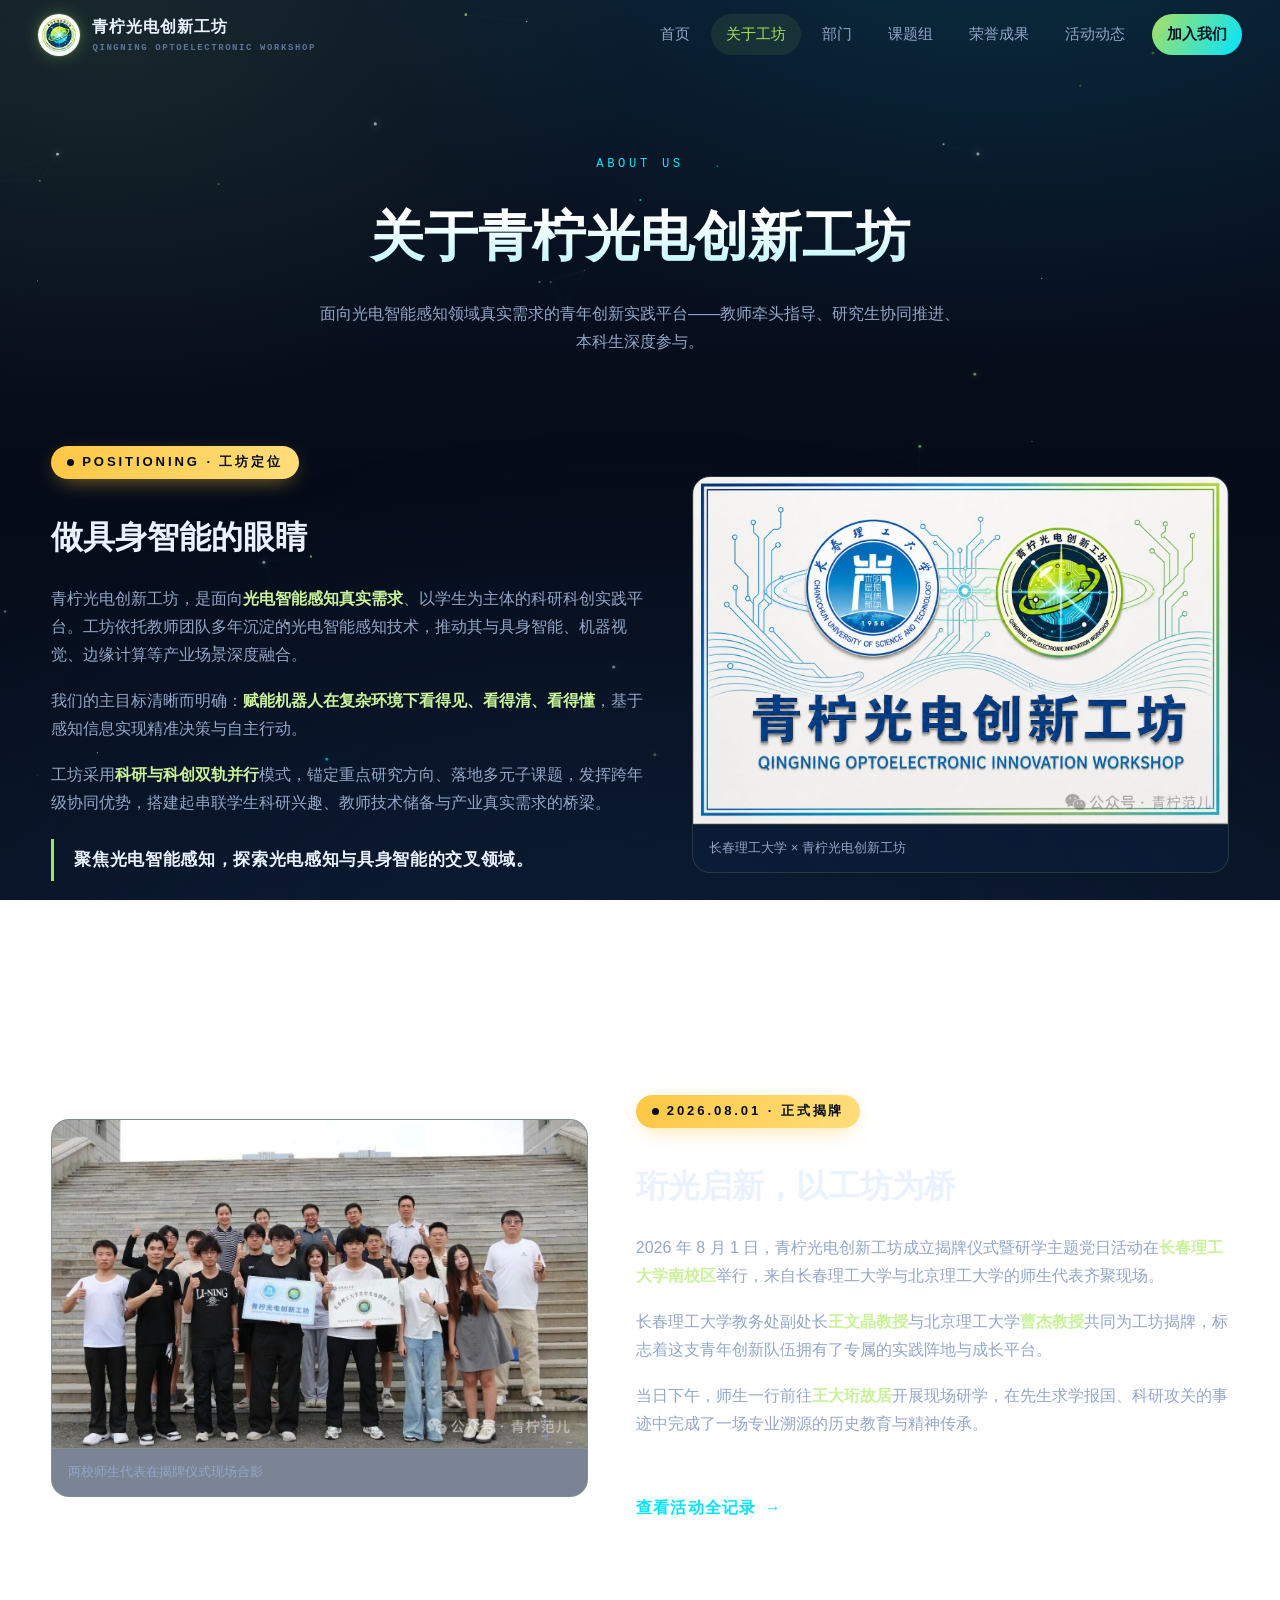
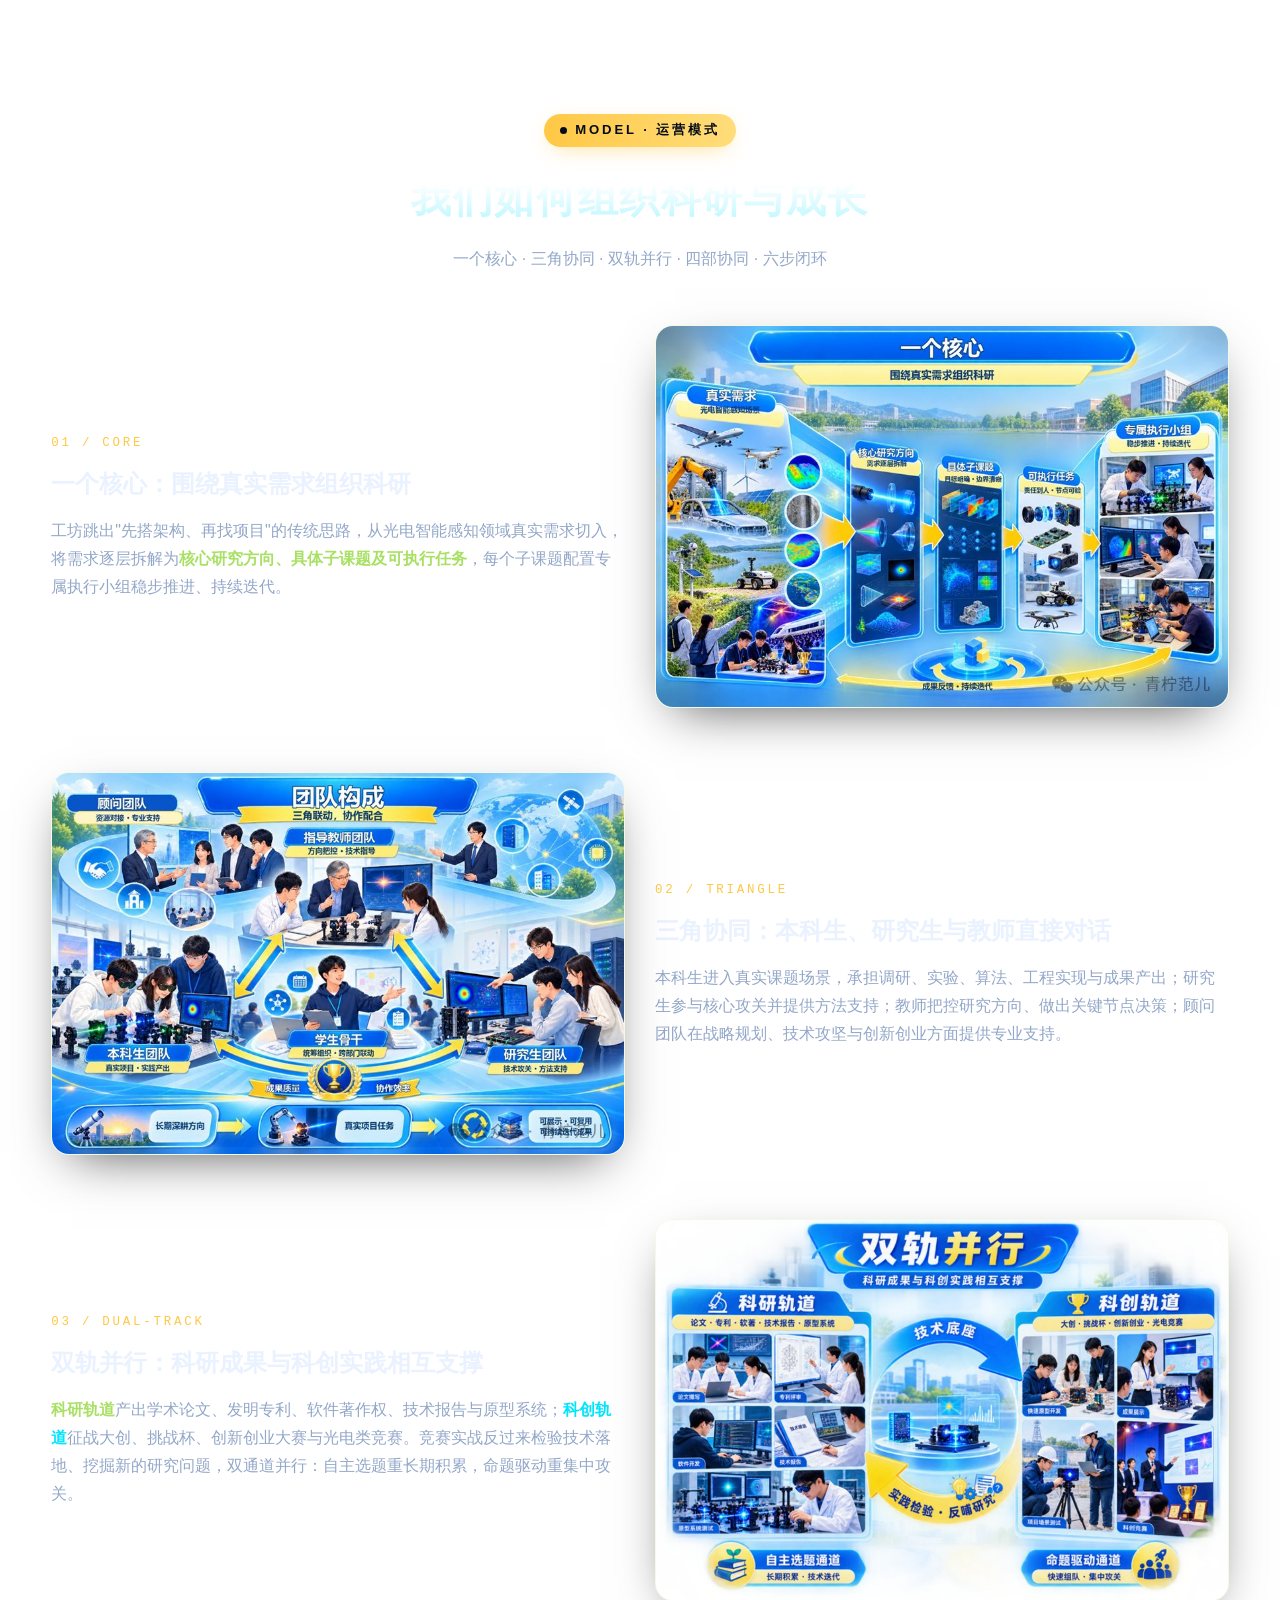
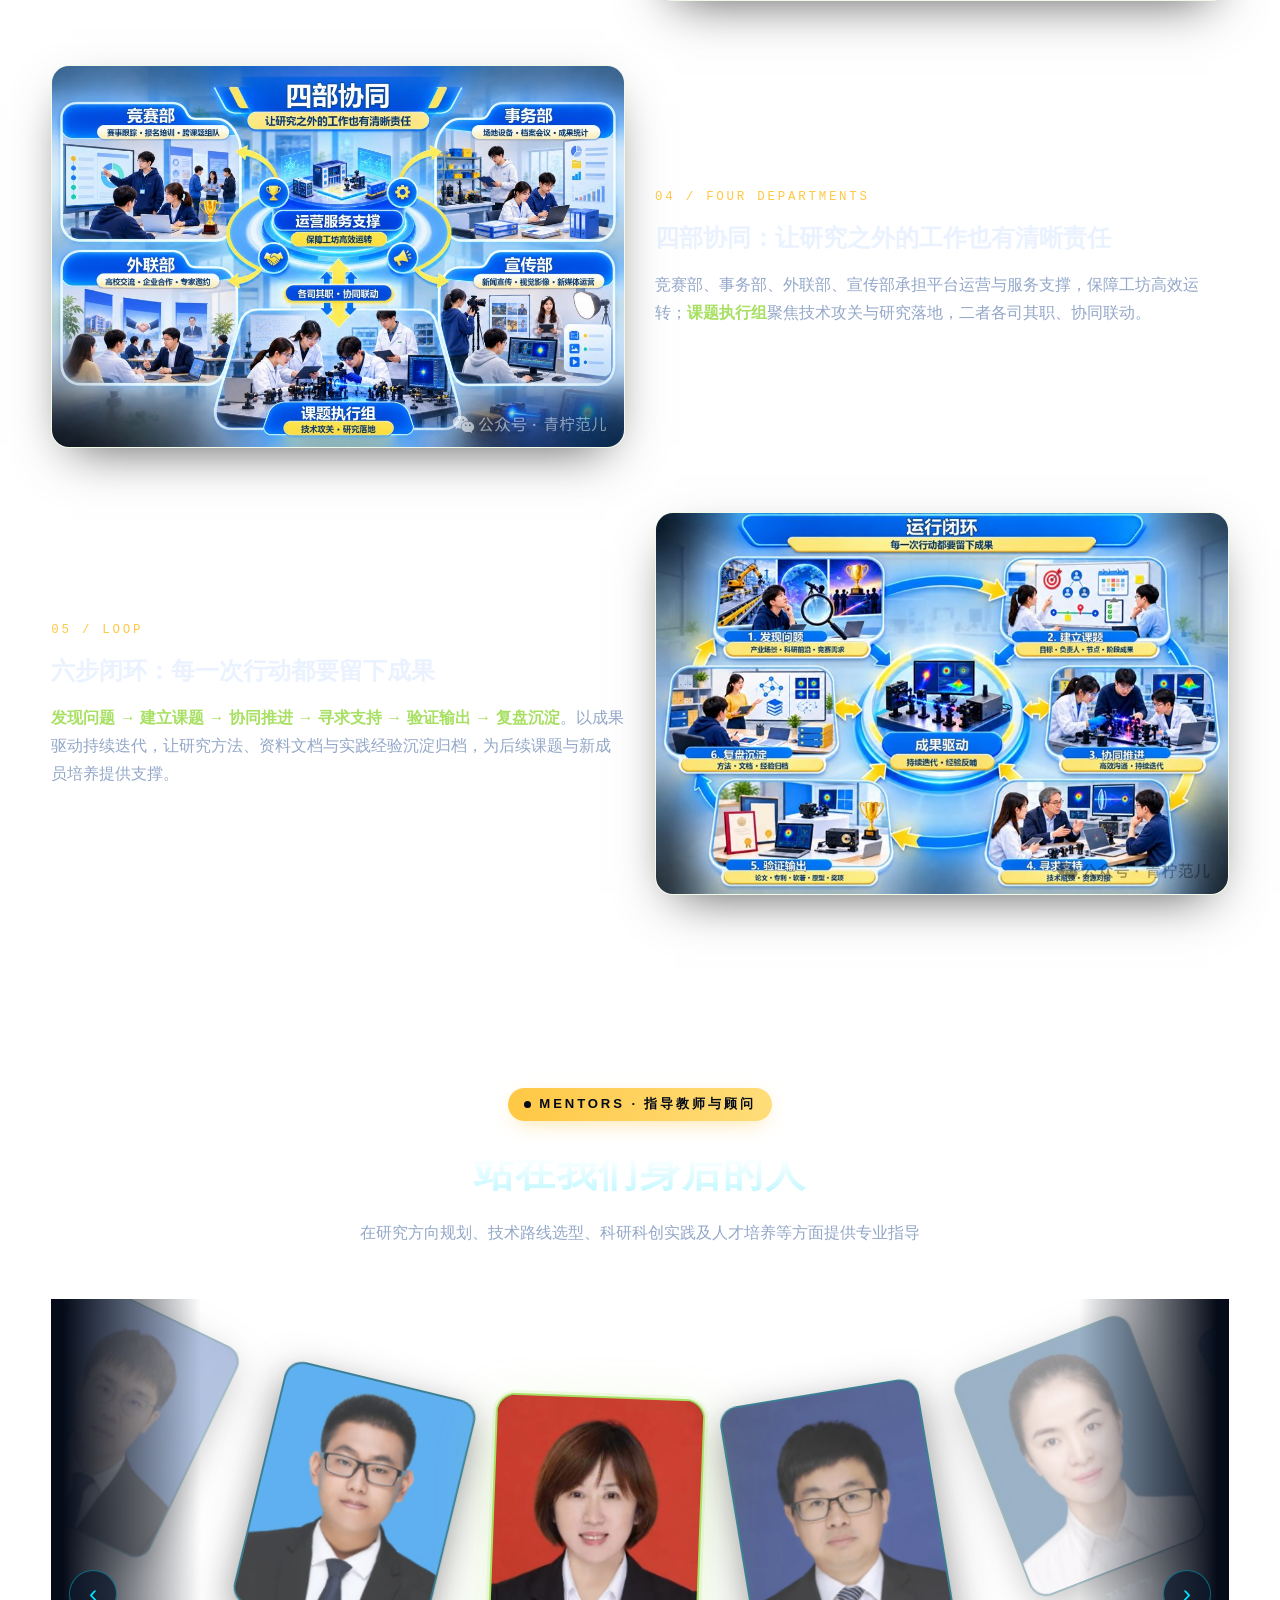
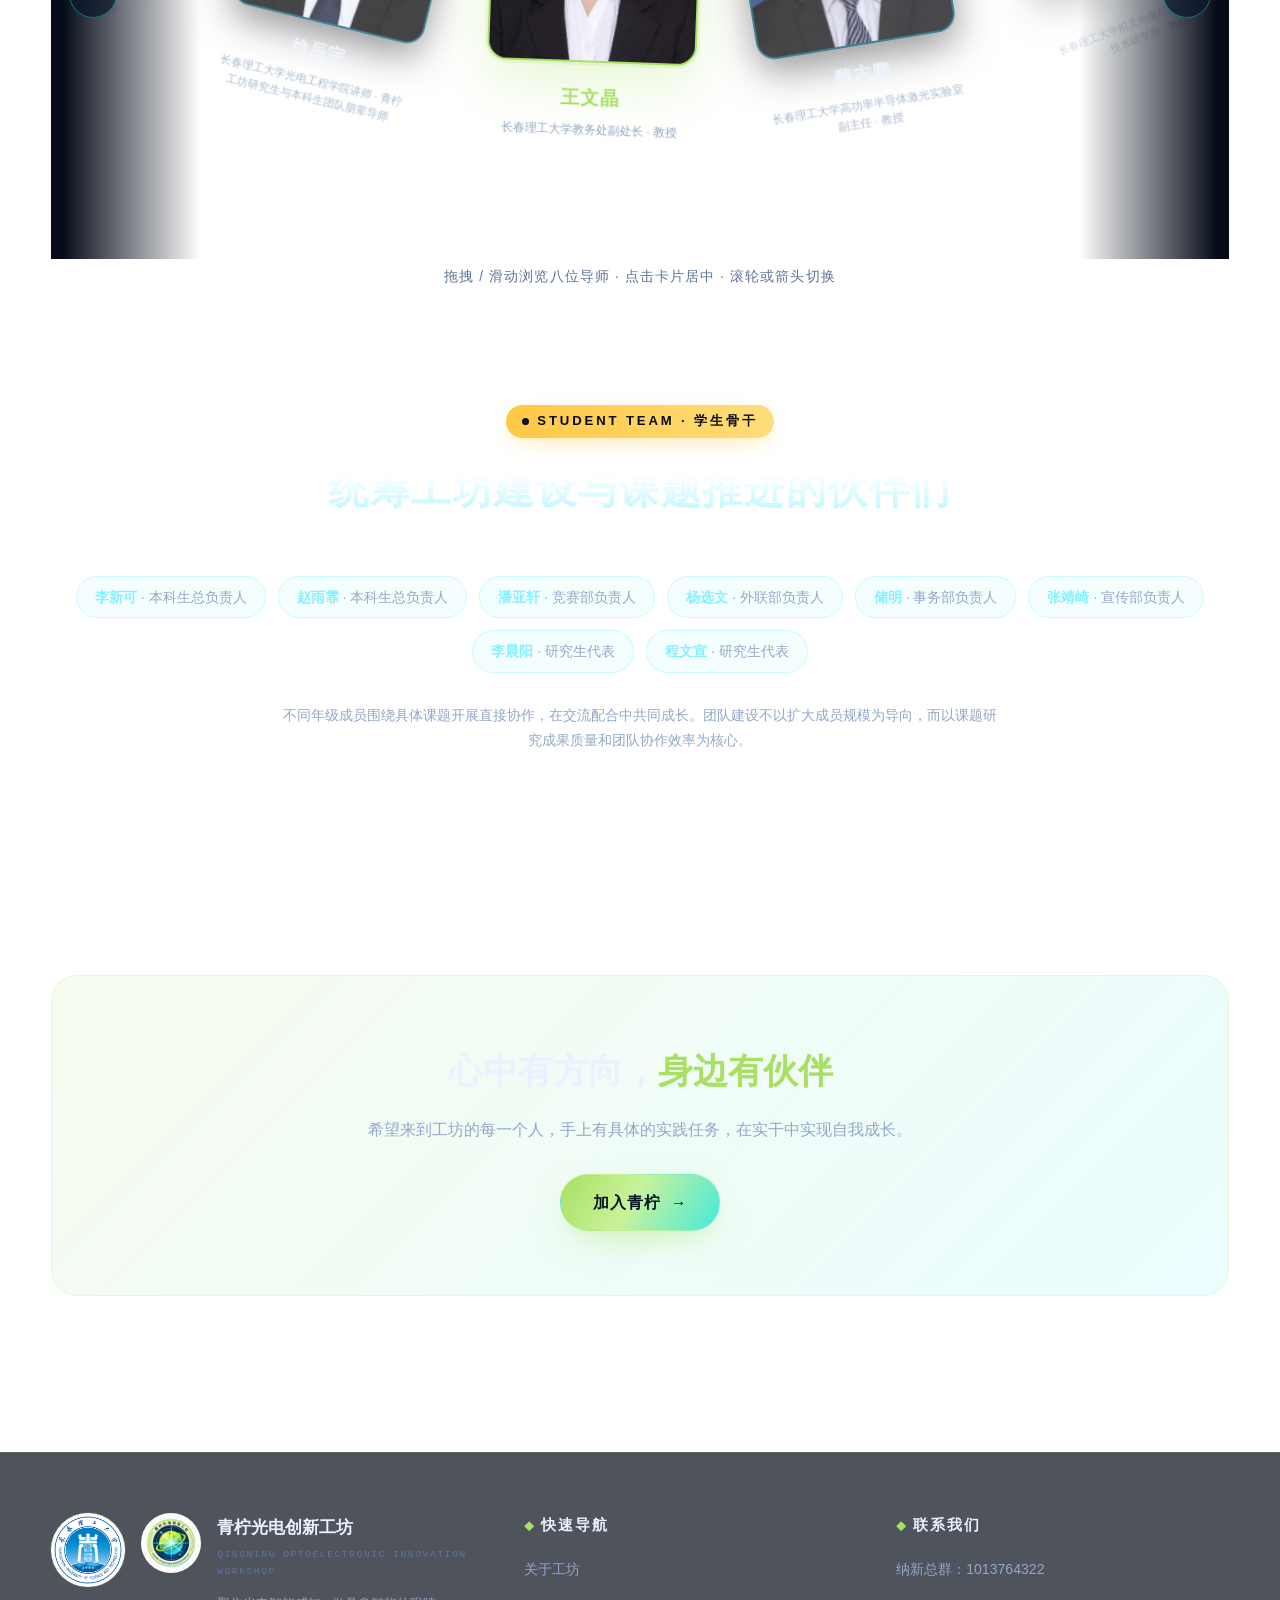
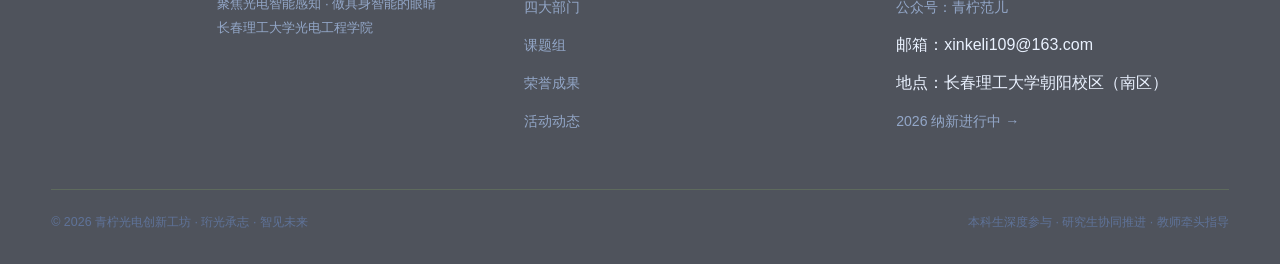
==== commit 8096bce9: "替换双轨并行图为高清截图版本" ====
--- a/about.html
+++ b/about.html
@@ -101,7 +101,7 @@
     </div>
 
     <div class="mode-detail reveal" style="margin-bottom:64px">
-      <div class="md-fig tilt"><img src="assets/img/infra-dualtrack.jpg" alt="双轨并行：科研成果与科创实践相互支撑" loading="lazy"></div>
+      <div class="md-fig tilt"><img src="assets/img/infra-dualtrack.jpg?v=2" alt="双轨并行：科研成果与科创实践相互支撑" loading="lazy"></div>
       <div class="md-text">
         <div class="kicker">03 / DUAL-TRACK</div>
         <h3>双轨并行：科研成果与科创实践相互支撑</h3>
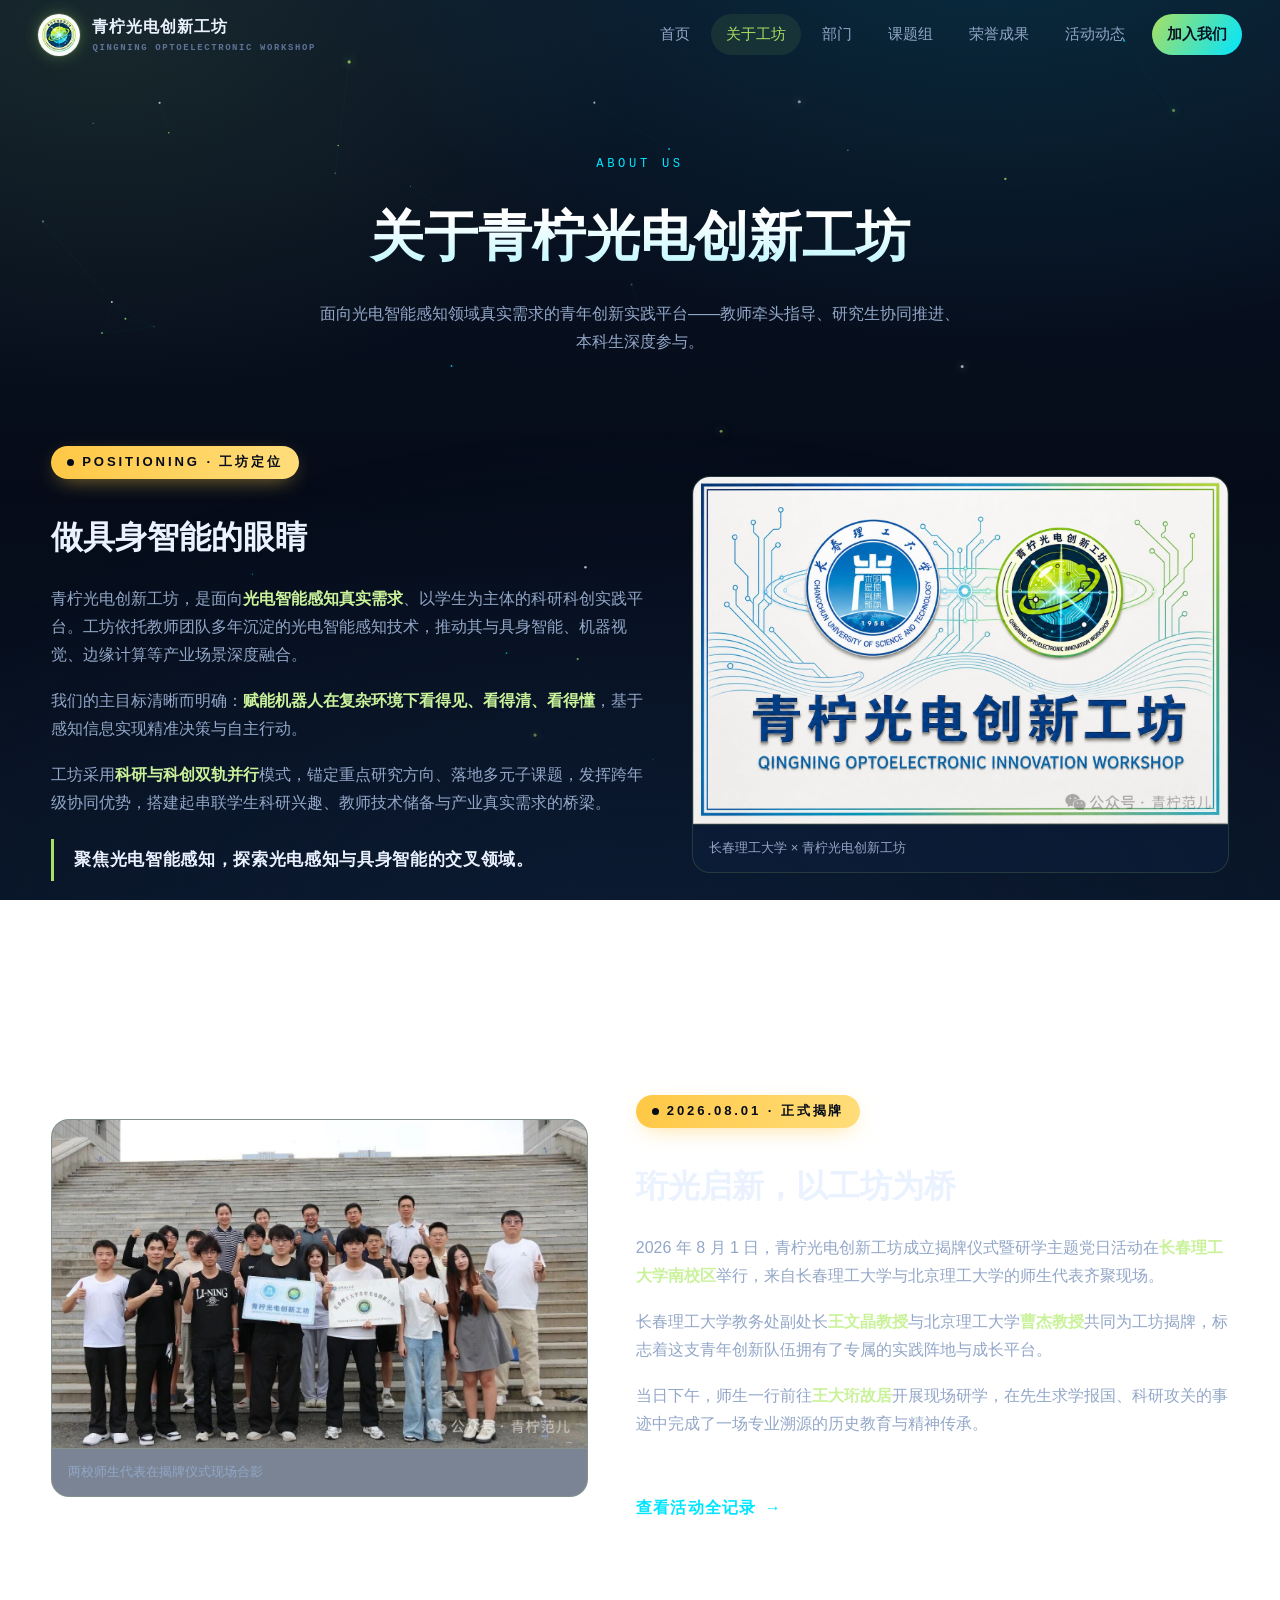
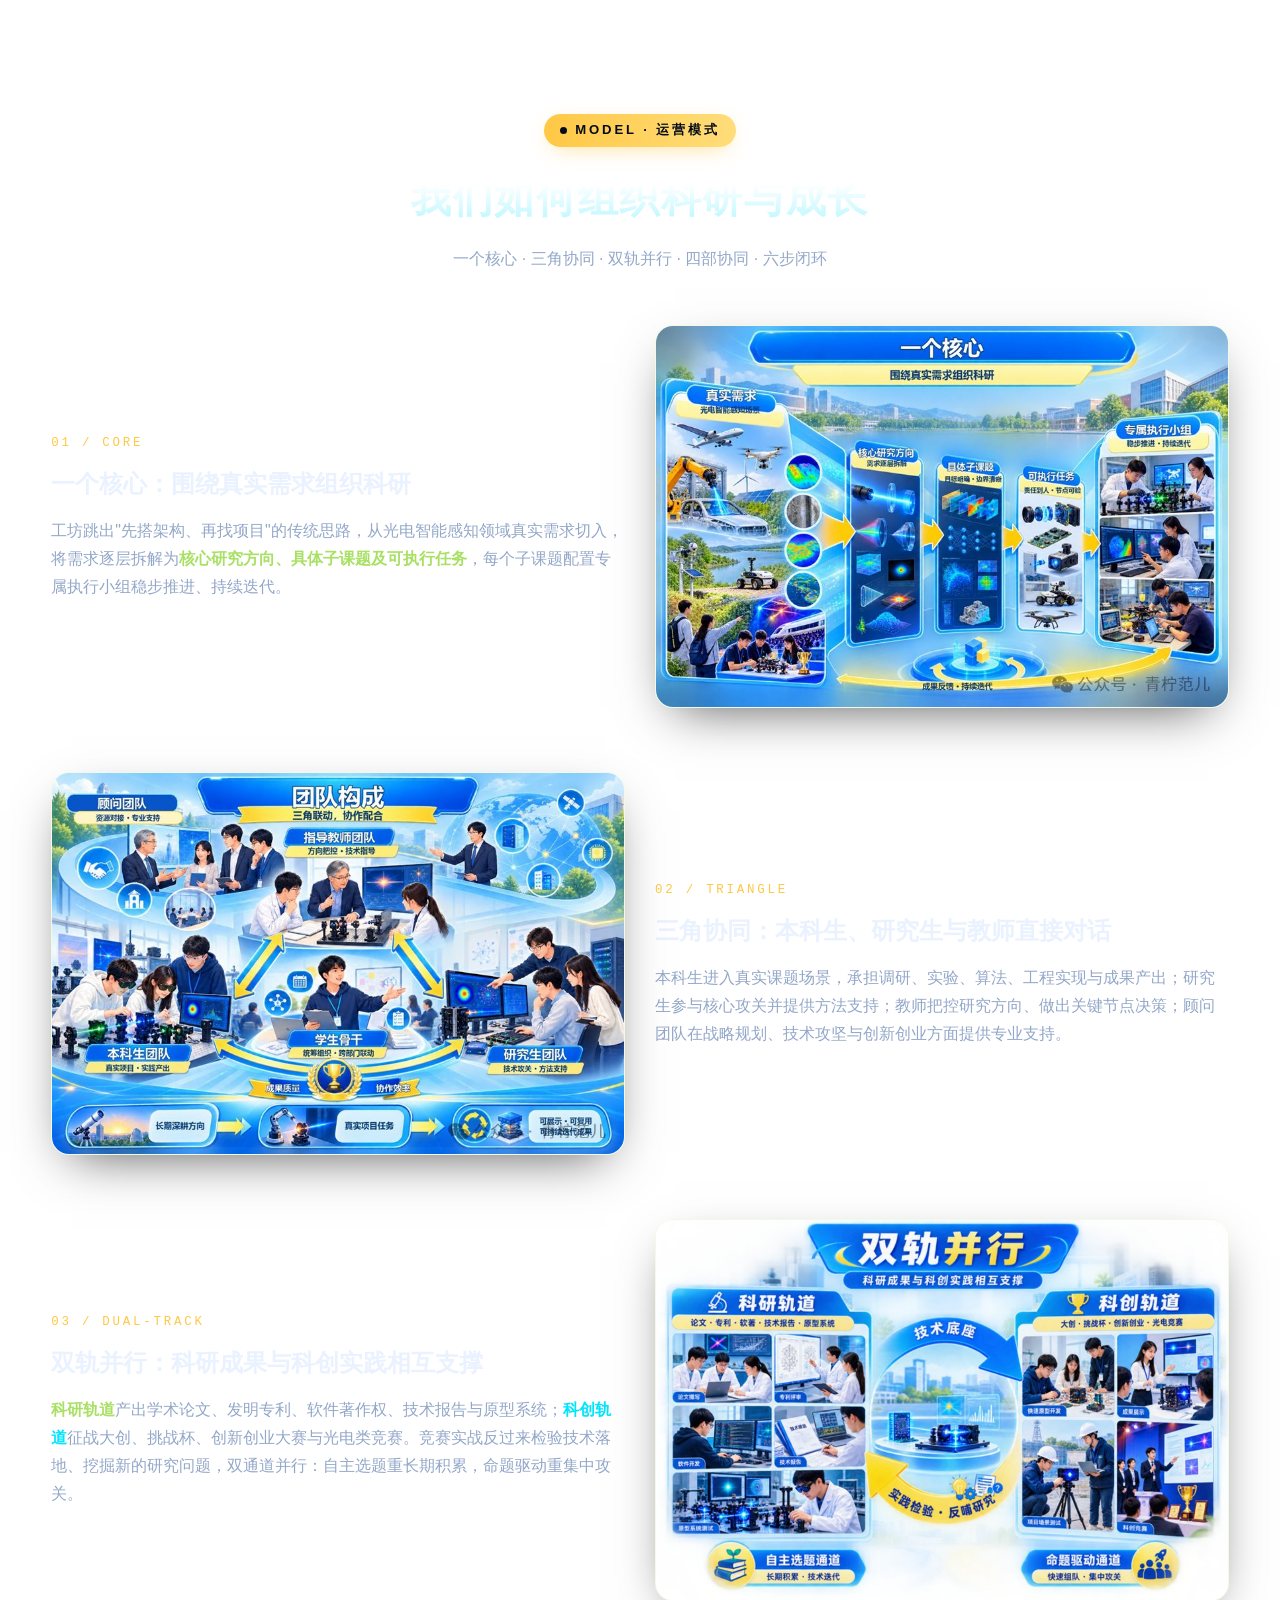
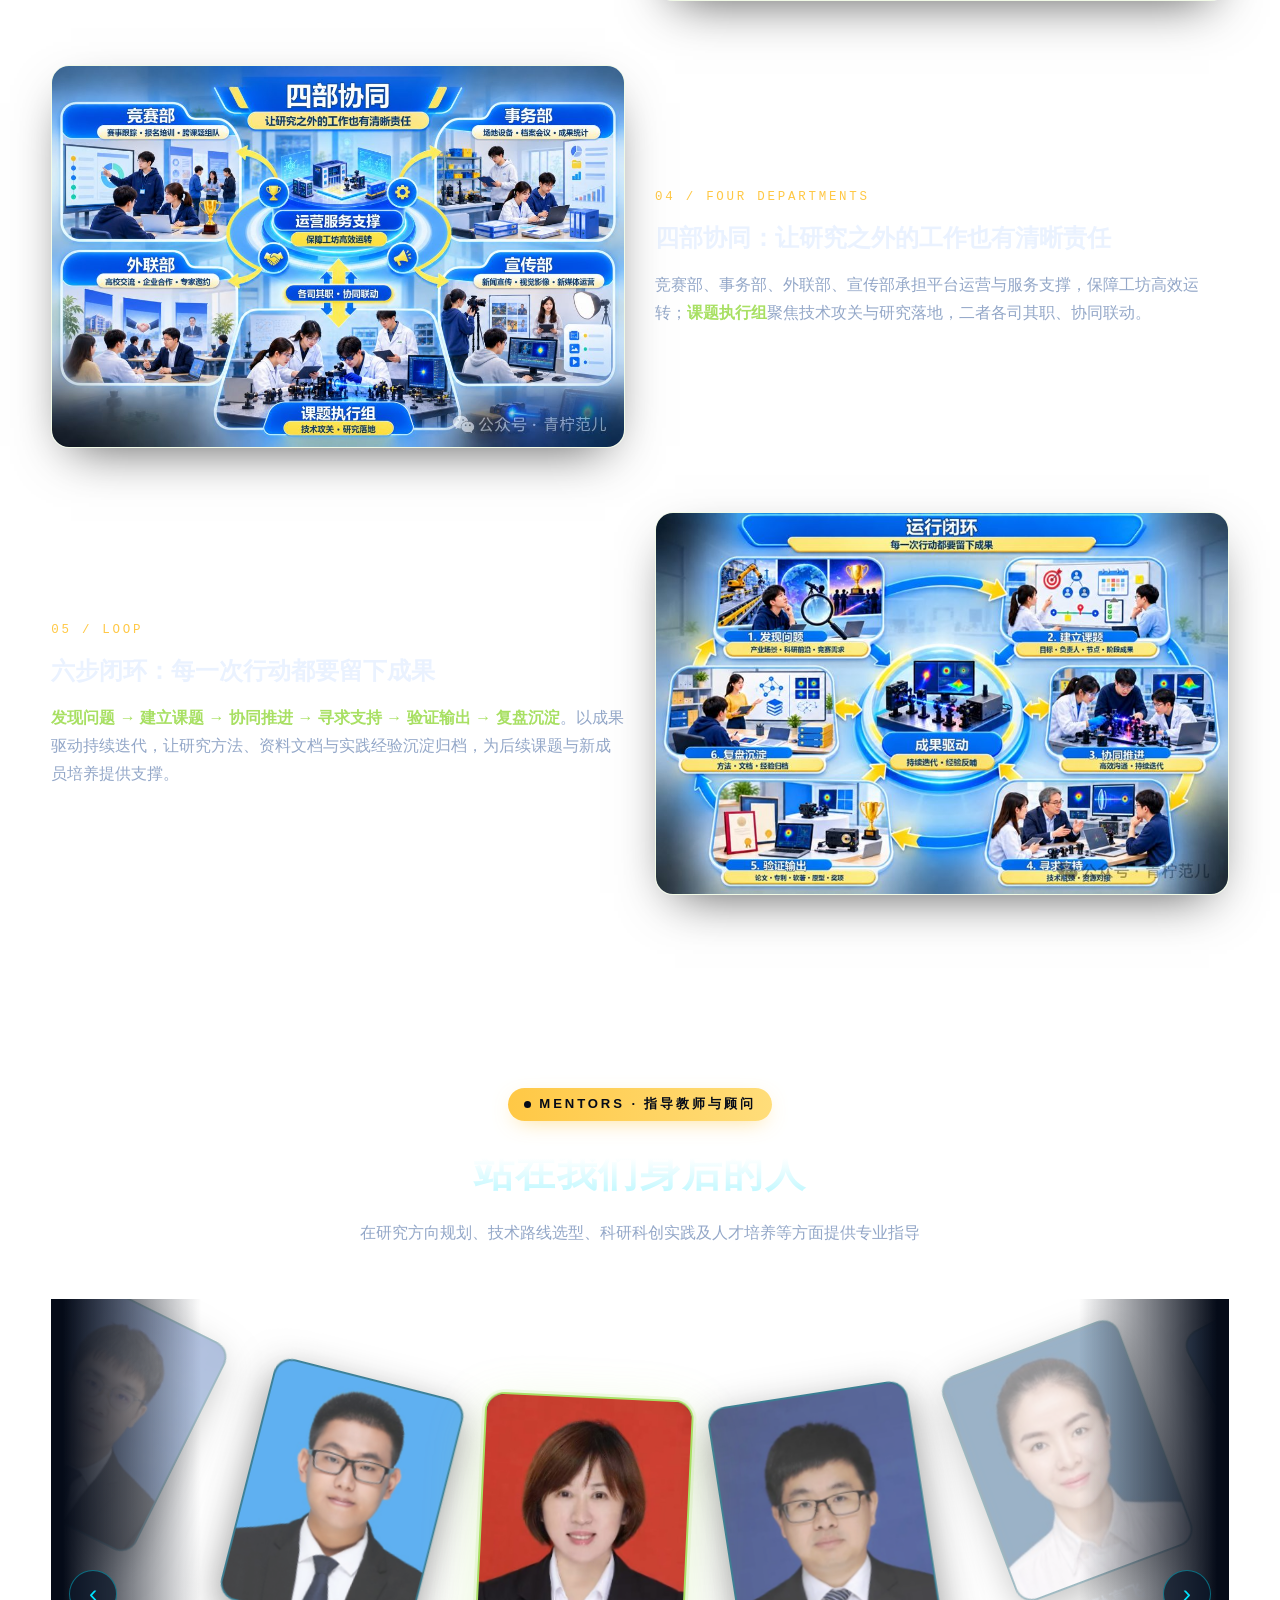
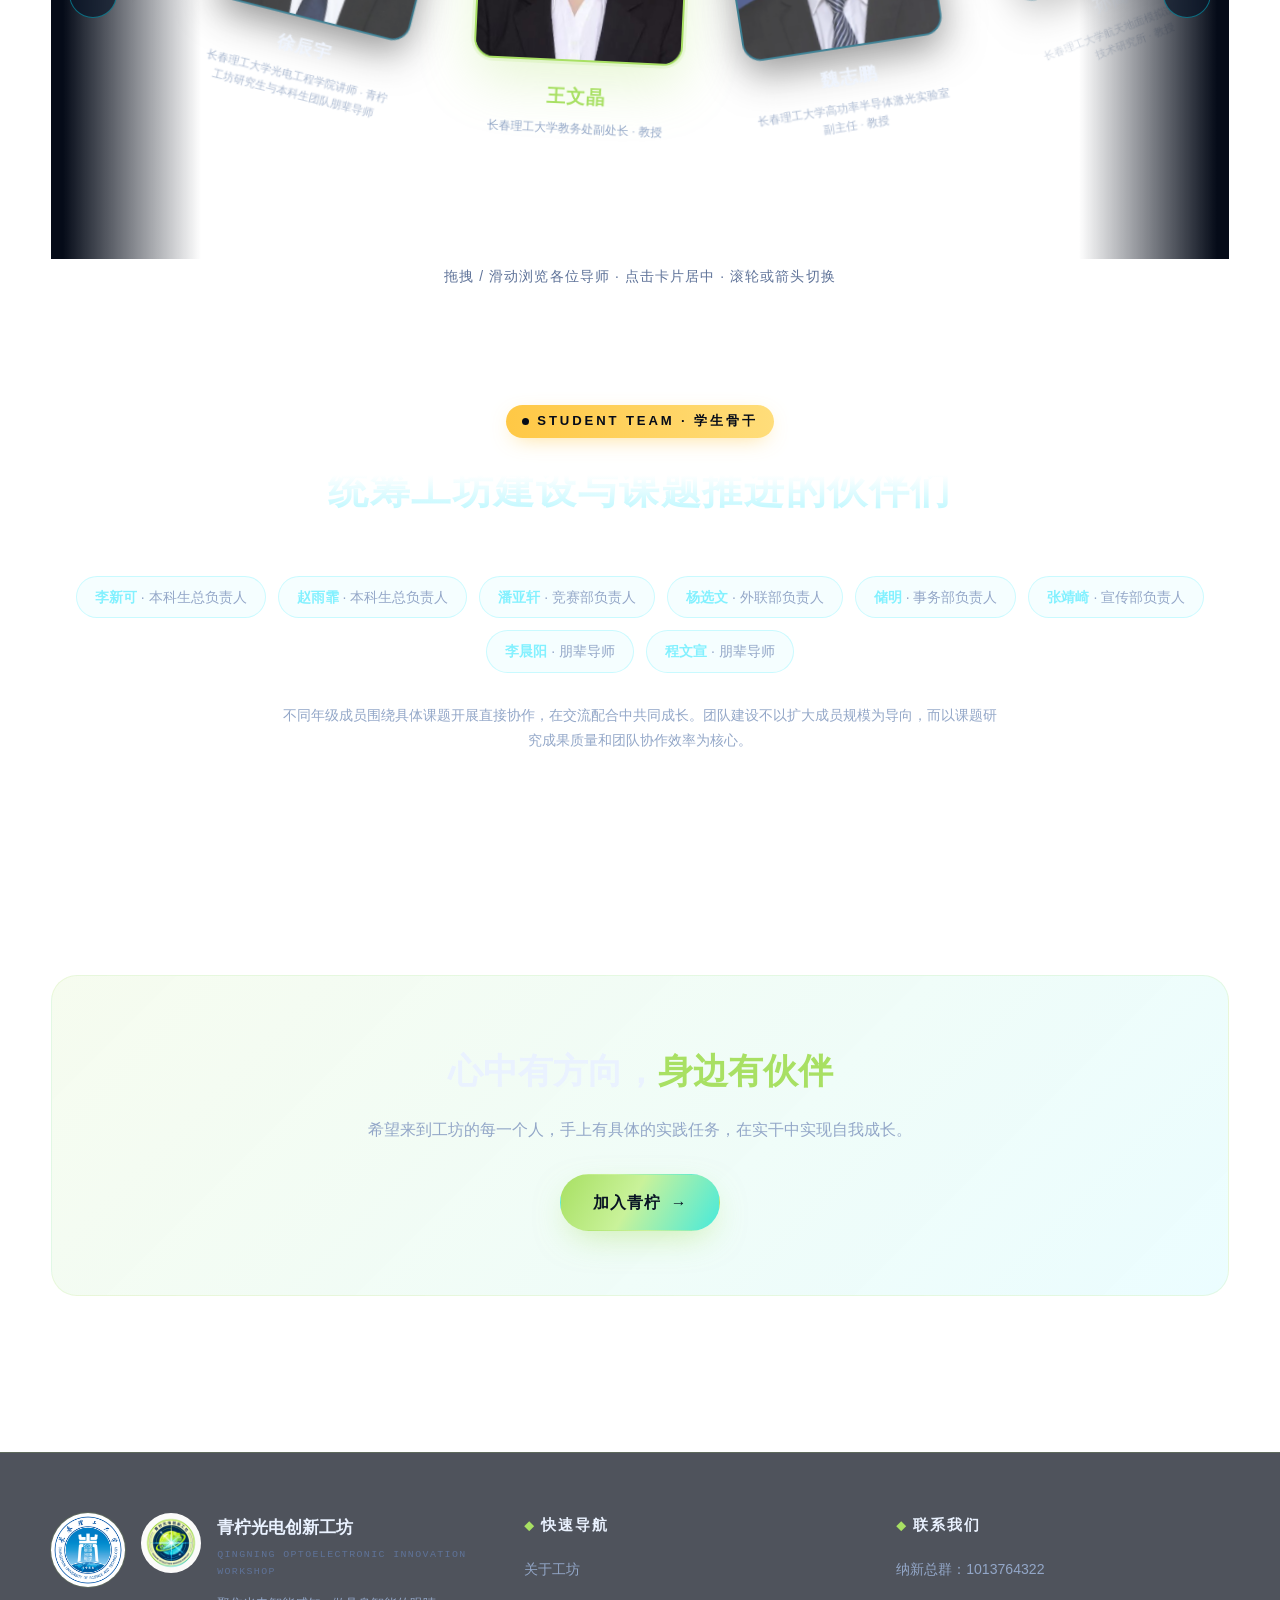
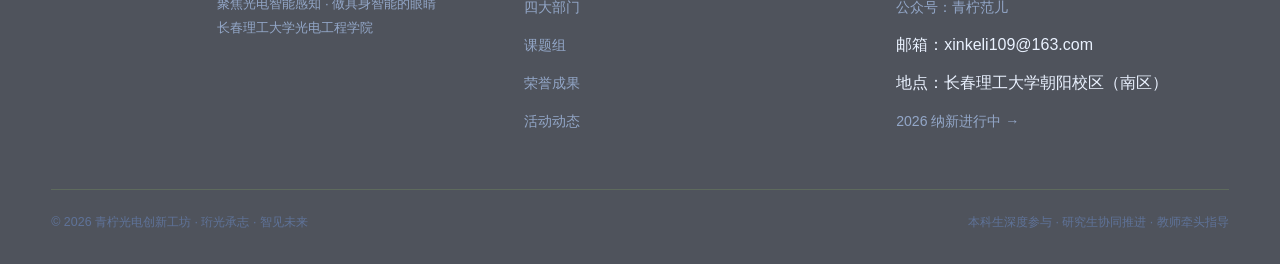
==== commit d05c0296: "新增姚海峰导师卡片并更新朋辈导师标注" ====
--- a/about.html
+++ b/about.html
@@ -165,6 +165,11 @@
             <div class="tc-role">北京理工大学光电学院教授 · 长春理工大学光电工程学院教授</div>
           </div>
           <div class="tgal-card">
+            <div class="tc-photo"><img src="assets/img/teacher-yaohaifeng.jpg" alt="姚海峰教授" loading="lazy" draggable="false"></div>
+            <div class="tc-name">姚海峰</div>
+            <div class="tc-role">北京理工大学光电学院教授 · 长春理工大学柔性兼职教授</div>
+          </div>
+          <div class="tgal-card">
             <div class="tc-photo"><img src="assets/img/teacher-wanghuaiyi.jpg" alt="王怀毅老师" loading="lazy" draggable="false"></div>
             <div class="tc-name">王怀毅</div>
             <div class="tc-role">长春理工大学光电工程学院团委书记 · 创新实验室党支部副书记</div>
@@ -183,7 +188,7 @@
       </div>
       <button class="tgal-nav tgal-prev" aria-label="上一位">‹</button>
       <button class="tgal-nav tgal-next" aria-label="下一位">›</button>
-      <div class="tgal-hint">拖拽 / 滑动浏览八位导师 · 点击卡片居中 · 滚轮或箭头切换</div>
+      <div class="tgal-hint">拖拽 / 滑动浏览各位导师 · 点击卡片居中 · 滚轮或箭头切换</div>
     </div>
   </div>
 </section>
@@ -201,8 +206,8 @@
       <span class="person-chip"><b>杨选文</b> · 外联部负责人</span>
       <span class="person-chip"><b>储明</b> · 事务部负责人</span>
       <span class="person-chip"><b>张靖崎</b> · 宣传部负责人</span>
-      <span class="person-chip"><b>李晨阳</b> · 研究生代表</span>
-      <span class="person-chip"><b>程文宣</b> · 研究生代表</span>
+      <span class="person-chip"><b>李晨阳</b> · 朋辈导师</span>
+      <span class="person-chip"><b>程文宣</b> · 朋辈导师</span>
     </div>
     <p style="text-align:center;color:var(--muted);max-width:720px;margin:30px auto 0;font-size:.9rem" class="reveal">不同年级成员围绕具体课题开展直接协作，在交流配合中共同成长。团队建设不以扩大成员规模为导向，而以课题研究成果质量和团队协作效率为核心。</p>
   </div>
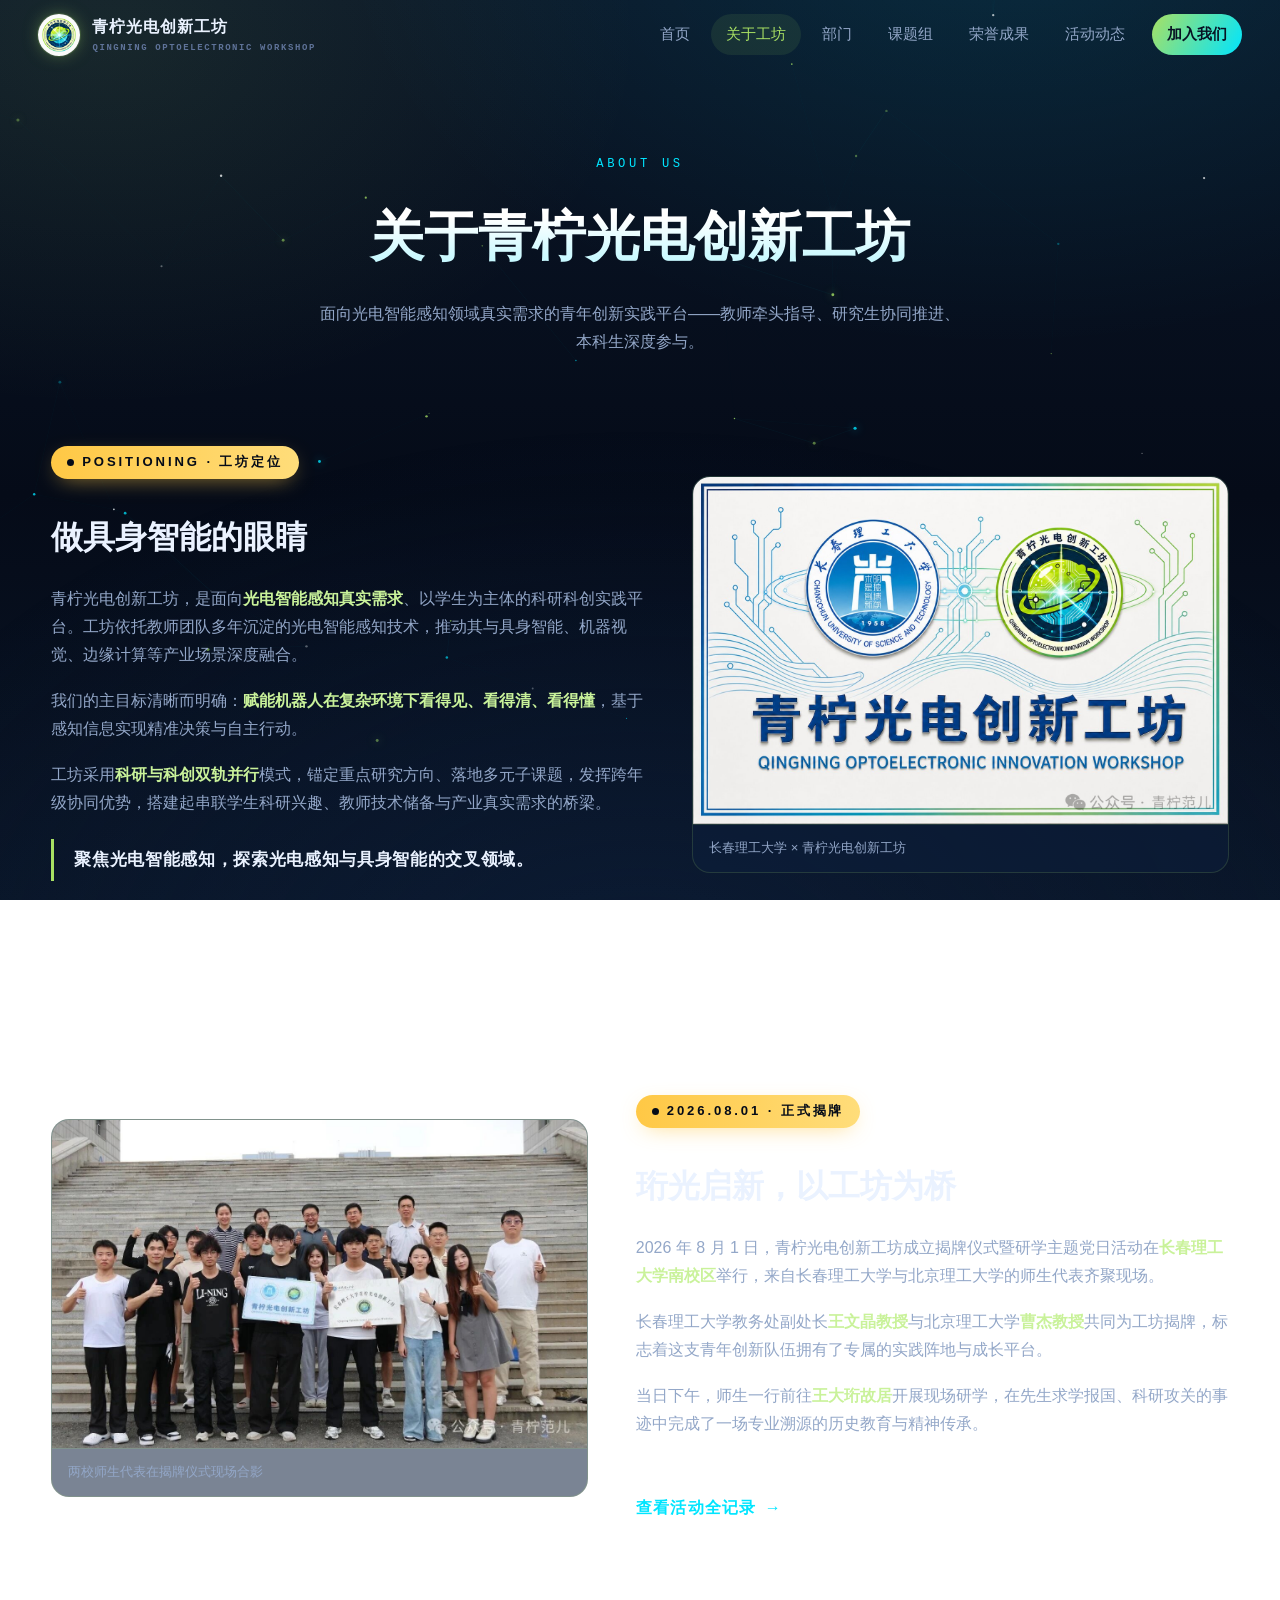
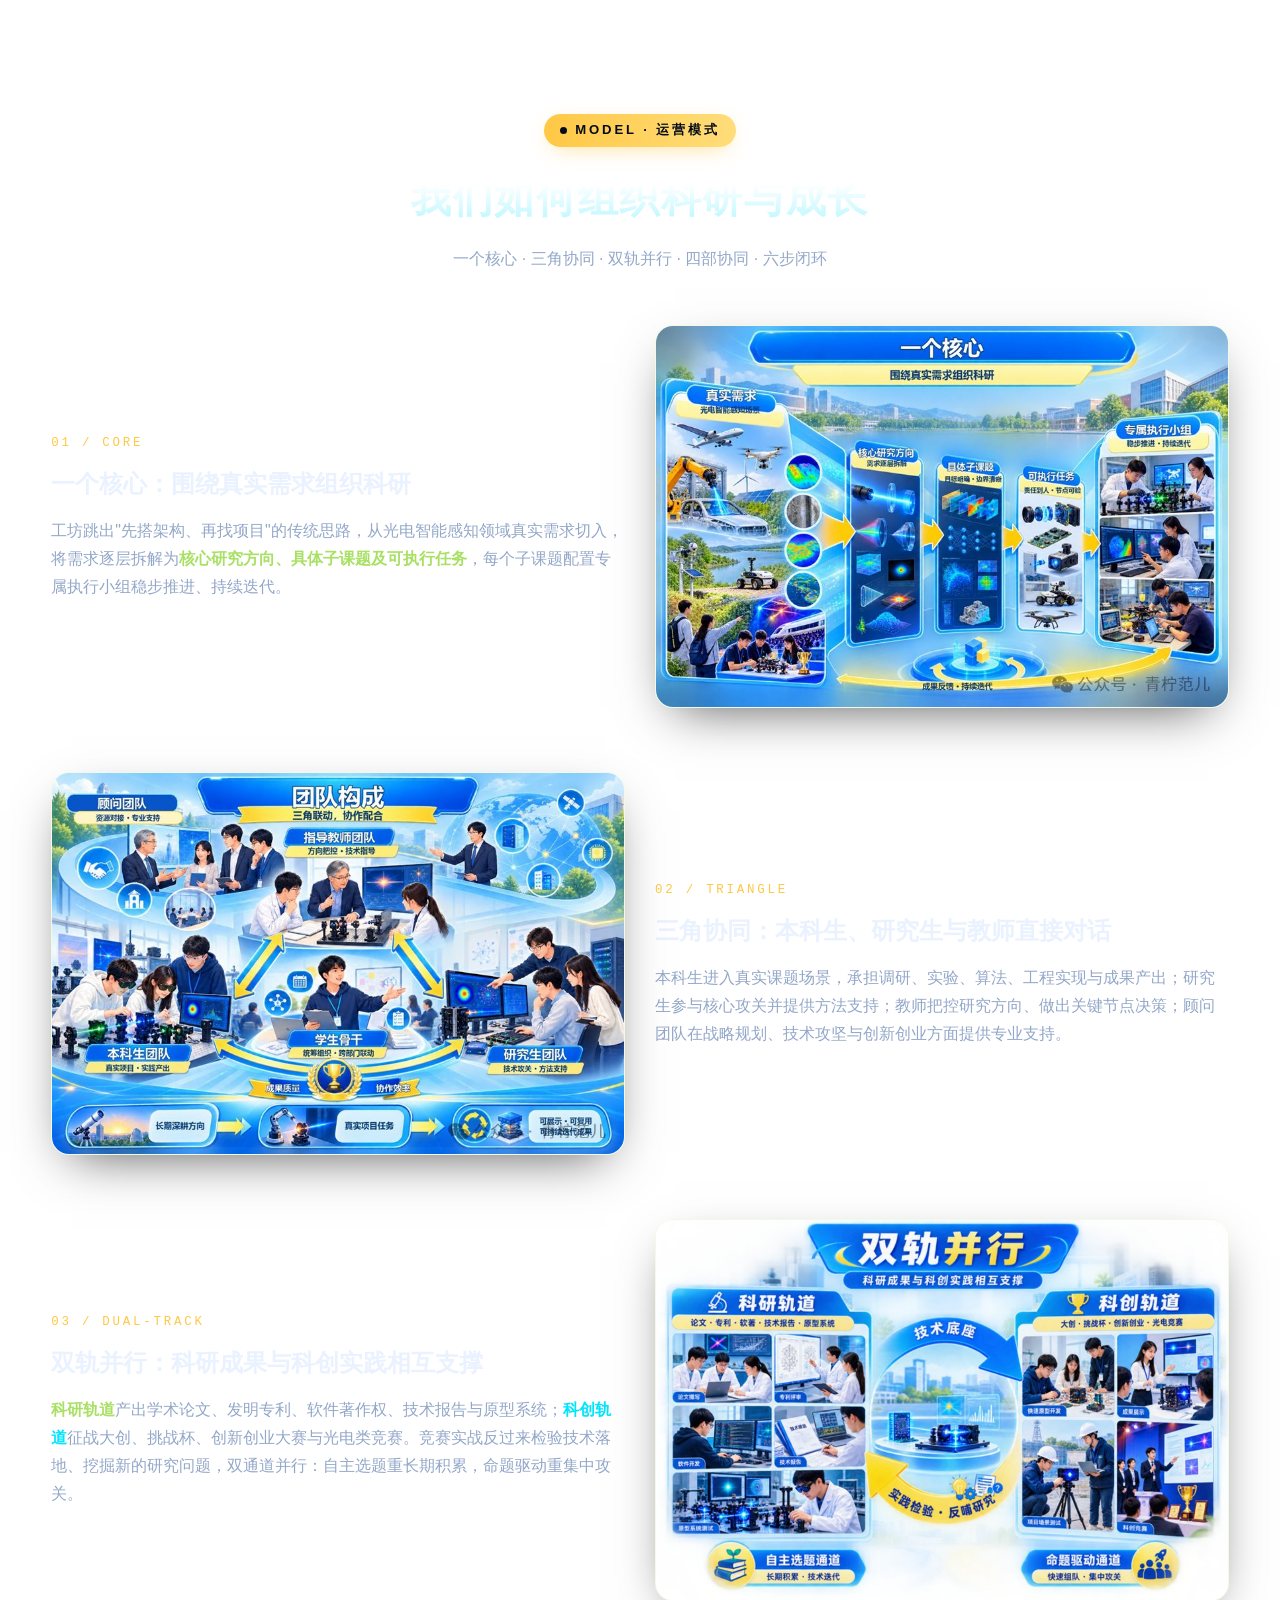
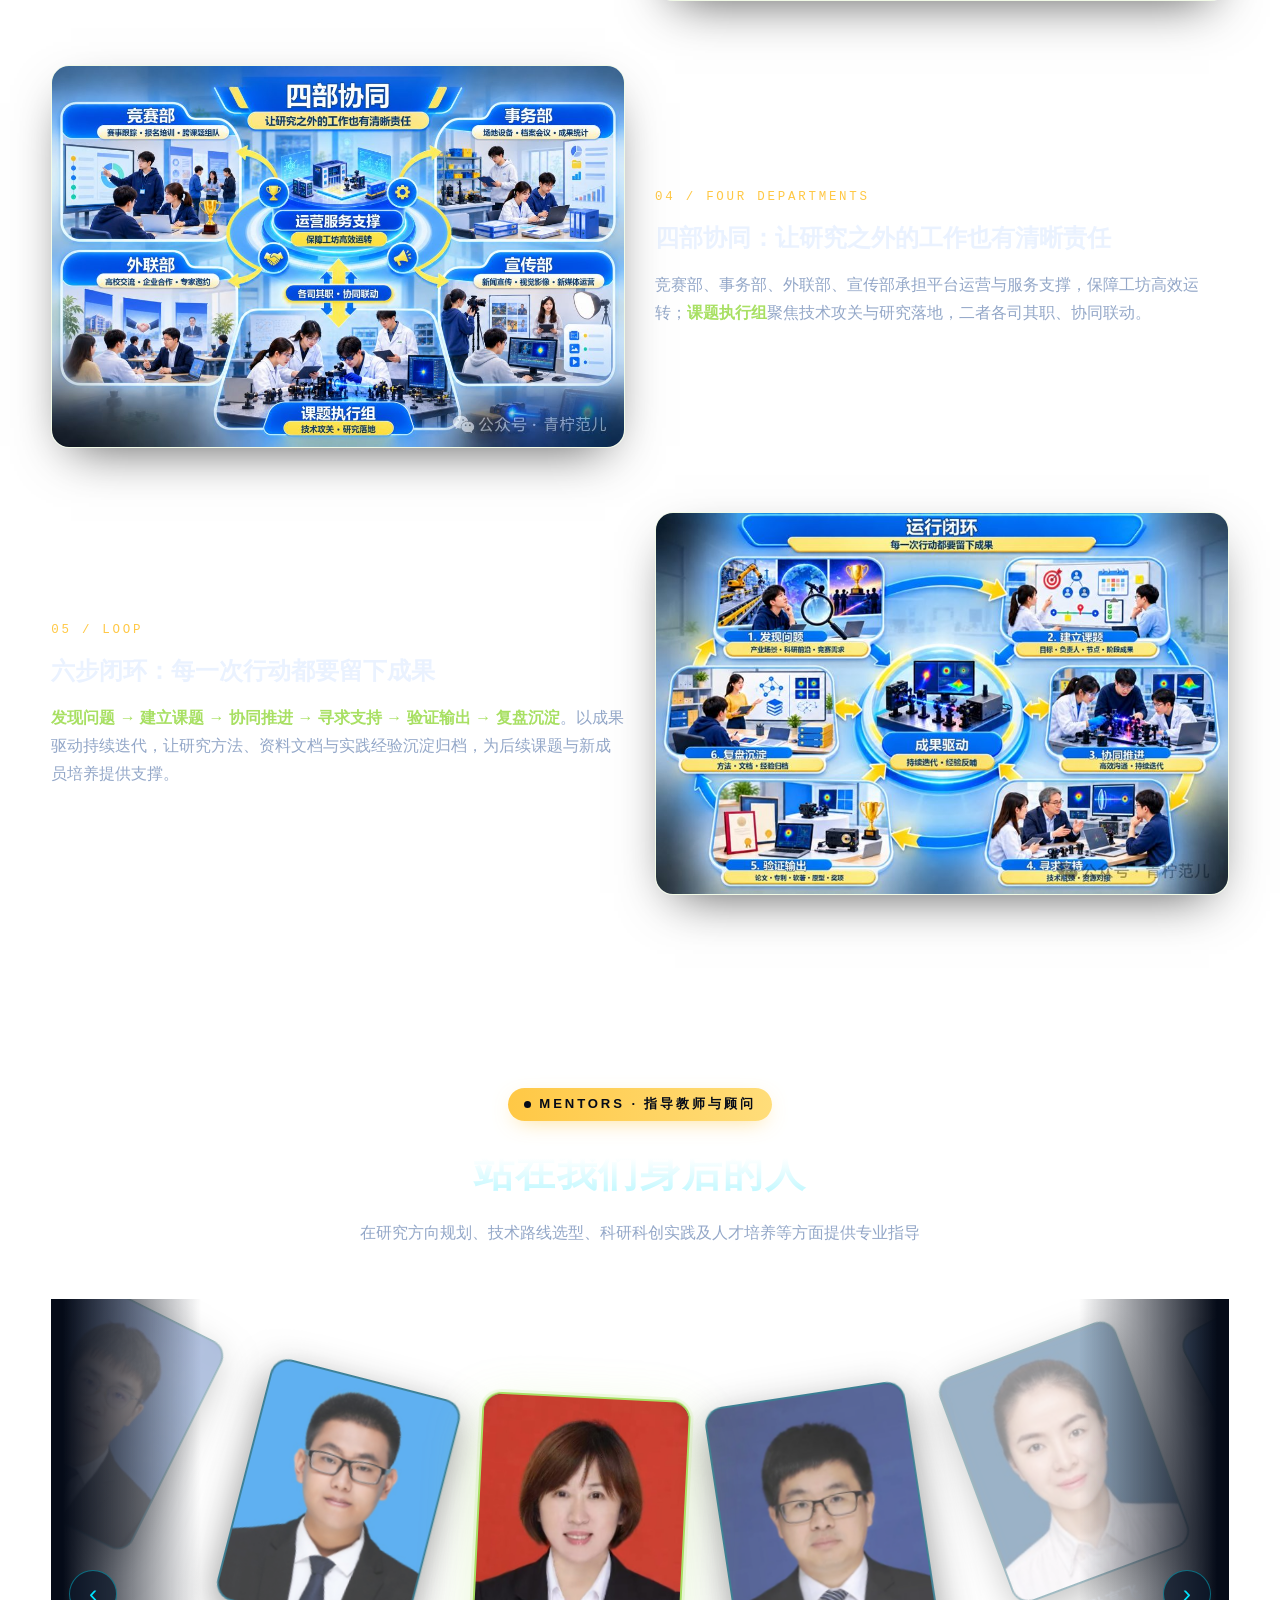
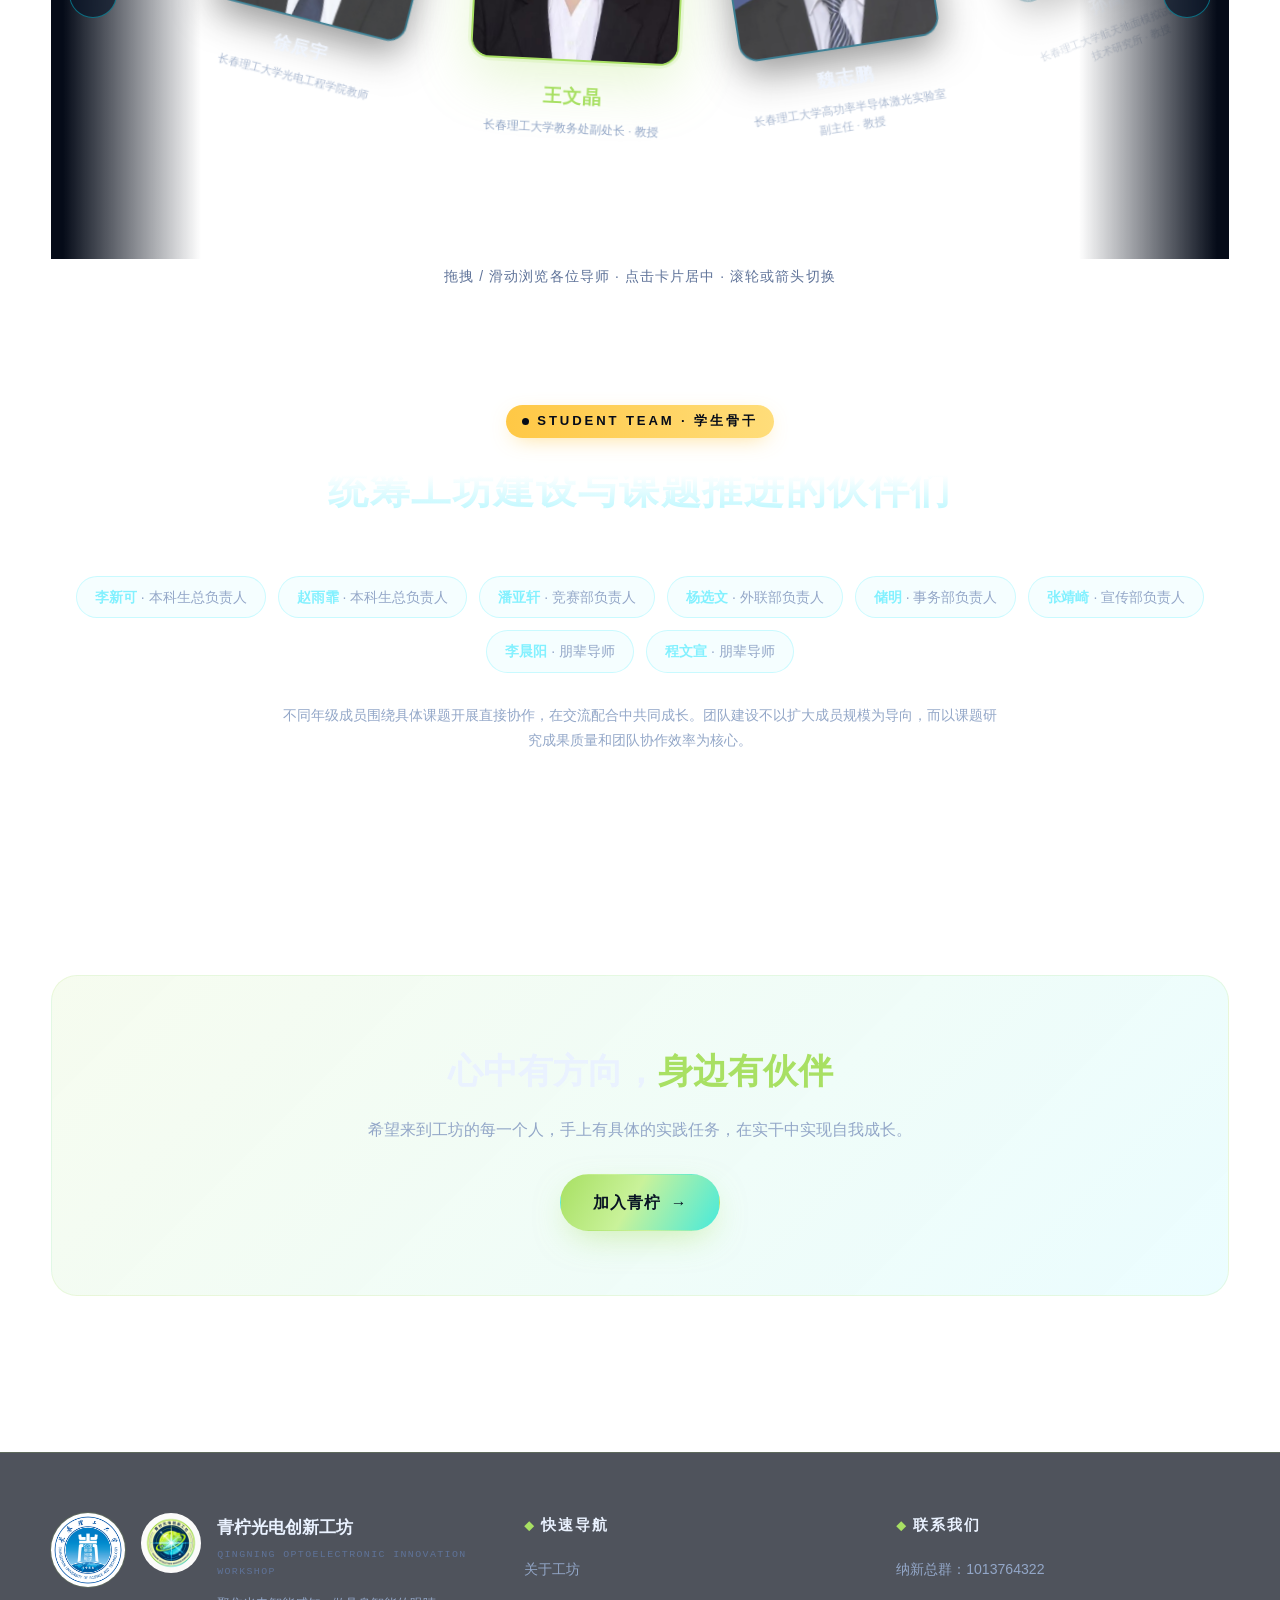
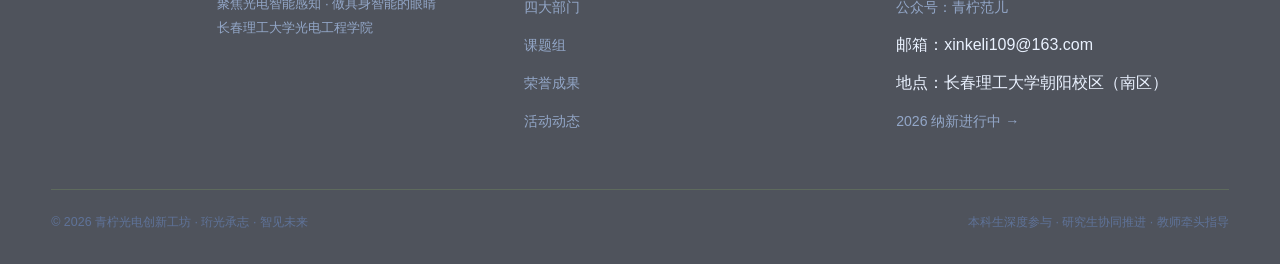
==== commit 2c8c6c2a: "更新徐辰宇老师卡片简介" ====
--- a/about.html
+++ b/about.html
@@ -182,7 +182,7 @@
           <div class="tgal-card">
             <div class="tc-photo"><img src="assets/img/teacher-xuchenyu.jpg" alt="徐辰宇老师" loading="lazy" draggable="false"></div>
             <div class="tc-name">徐辰宇</div>
-            <div class="tc-role">长春理工大学光电工程学院讲师 · 青柠工坊研究生与本科生团队朋辈导师</div>
+            <div class="tc-role">长春理工大学光电工程学院教师</div>
           </div>
         </div>
       </div>
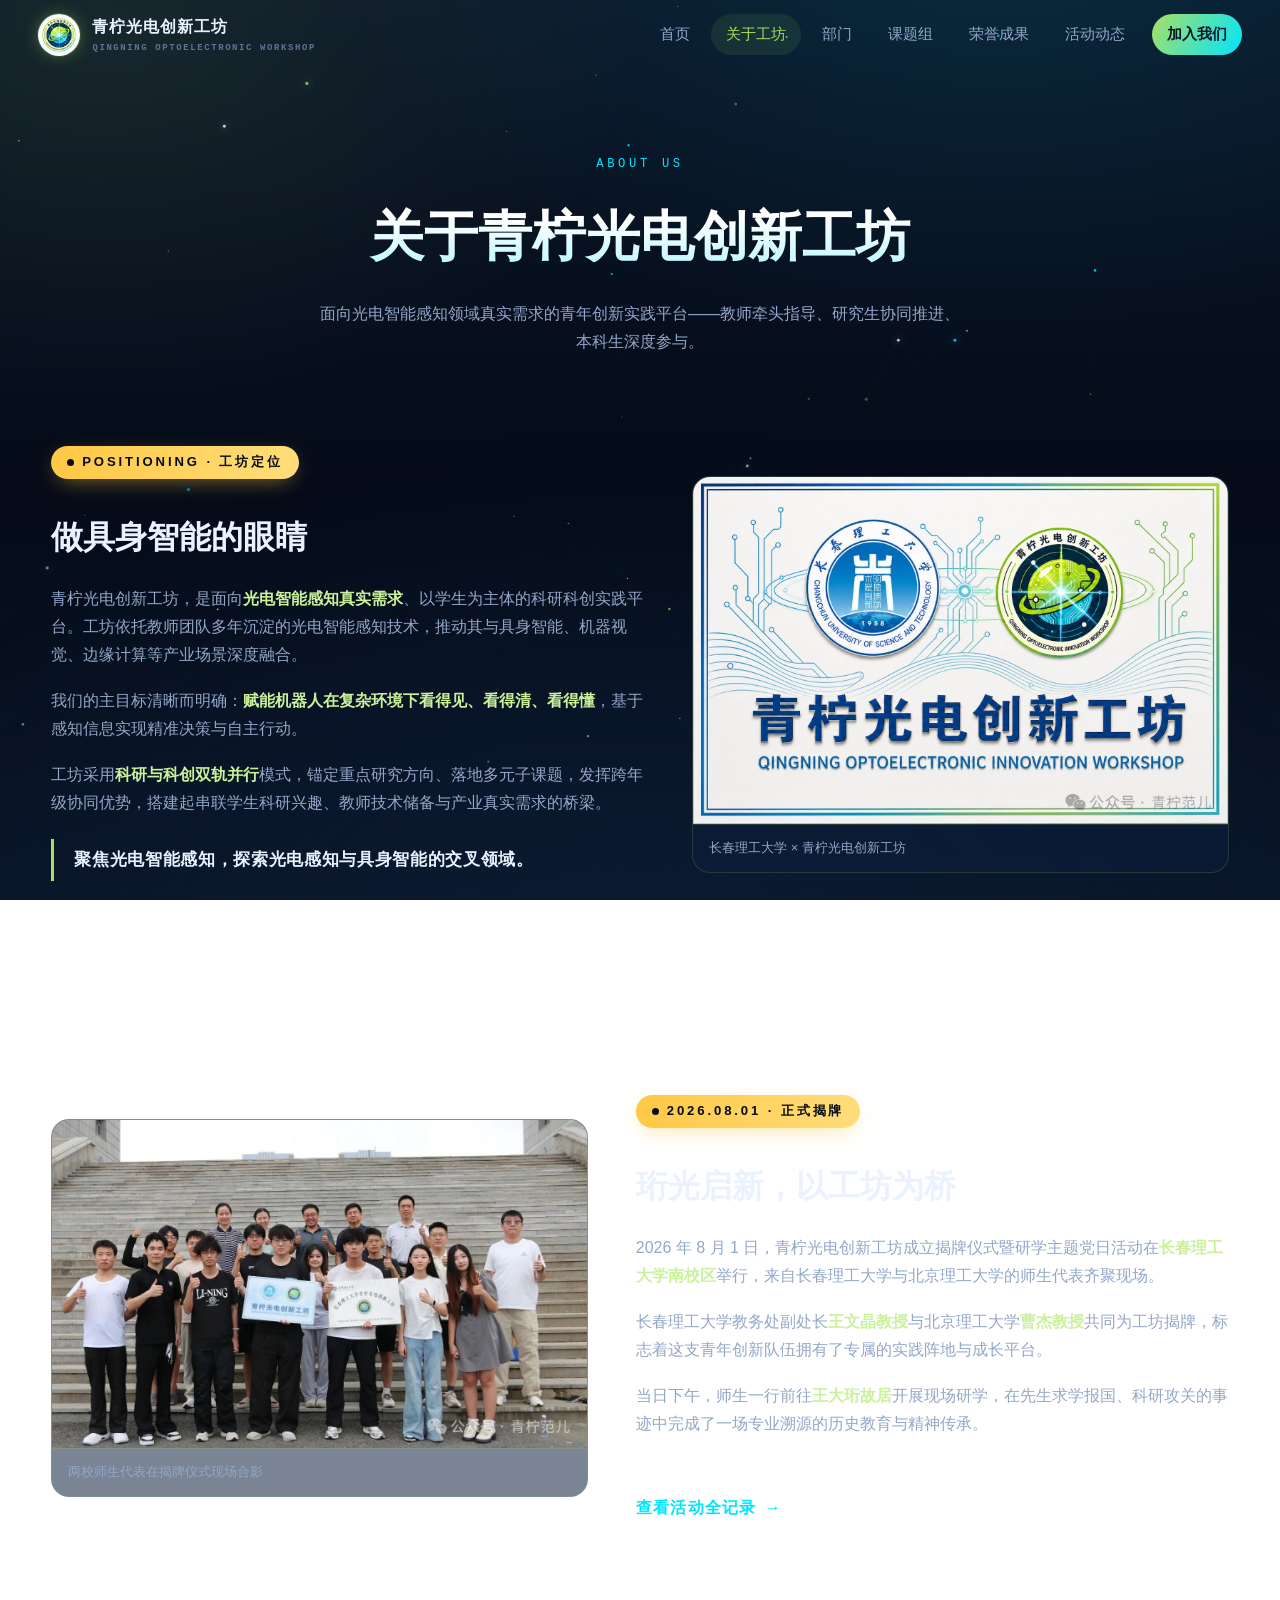
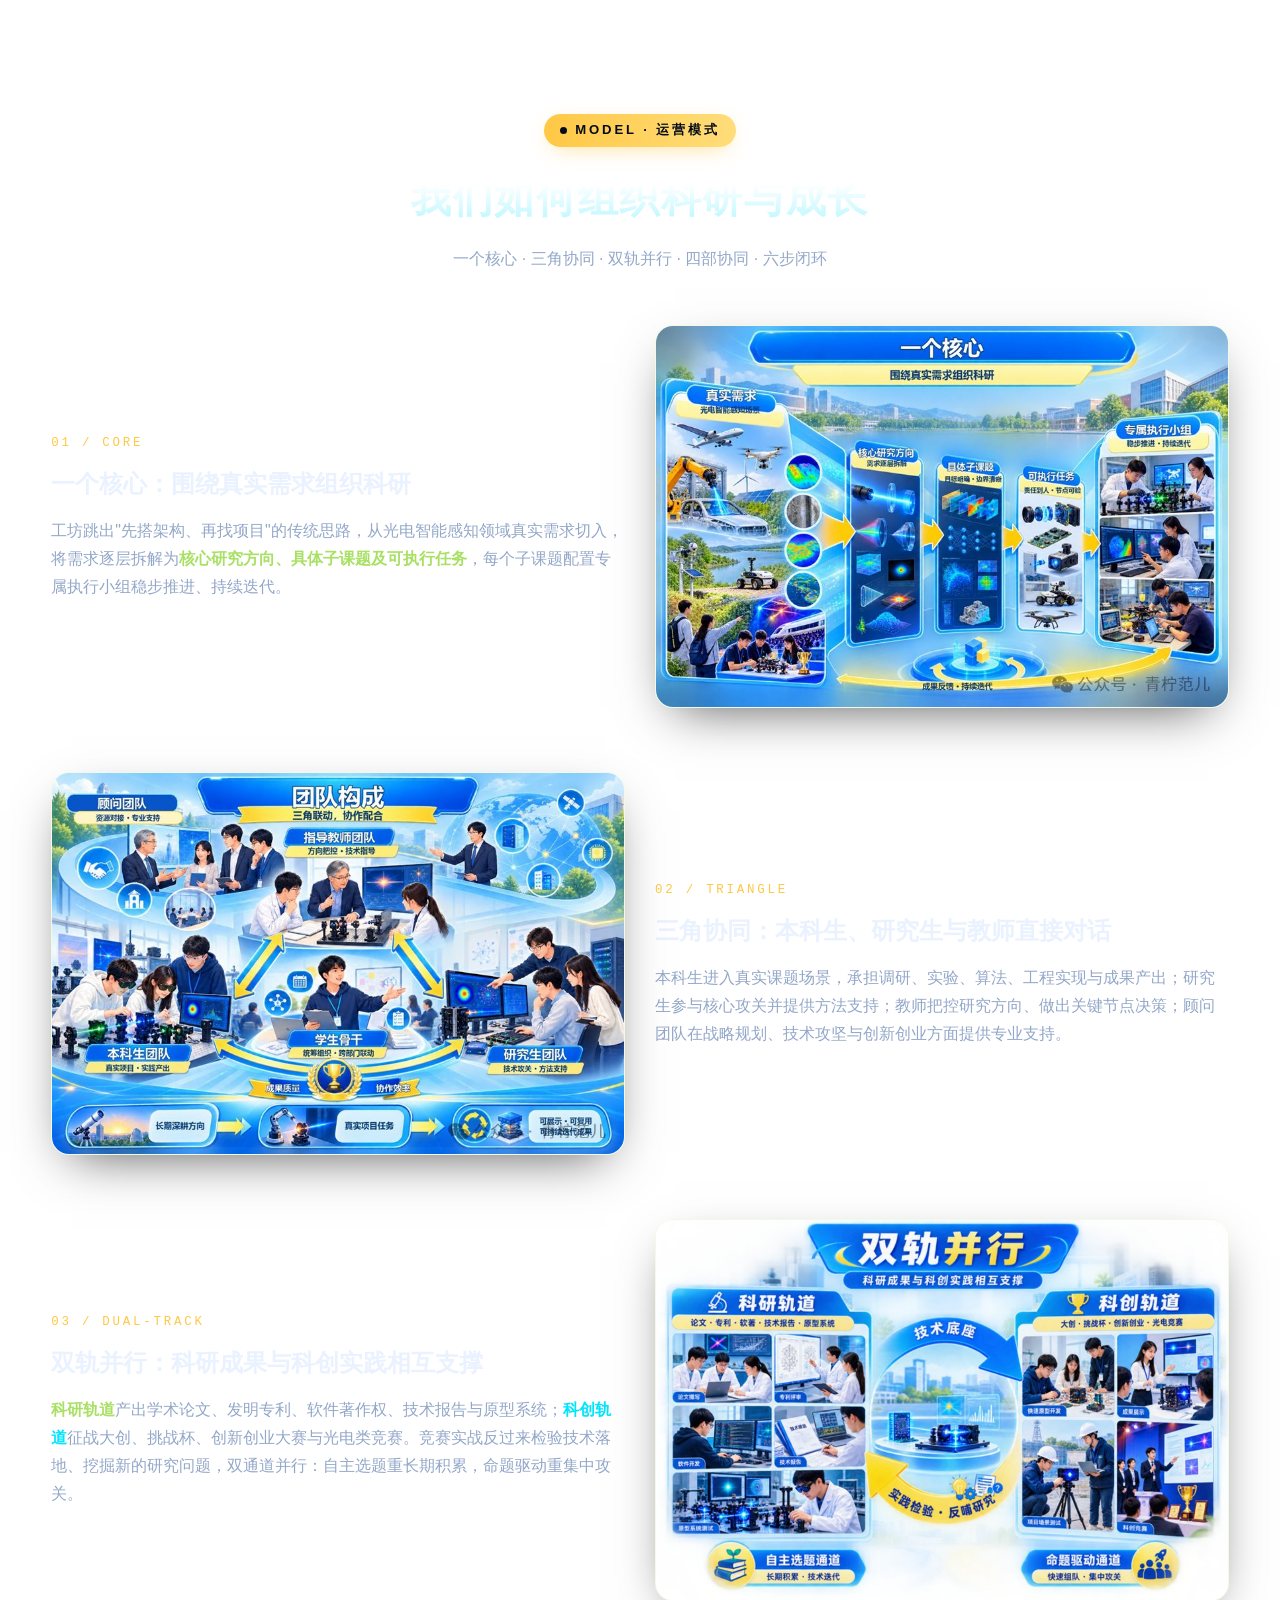
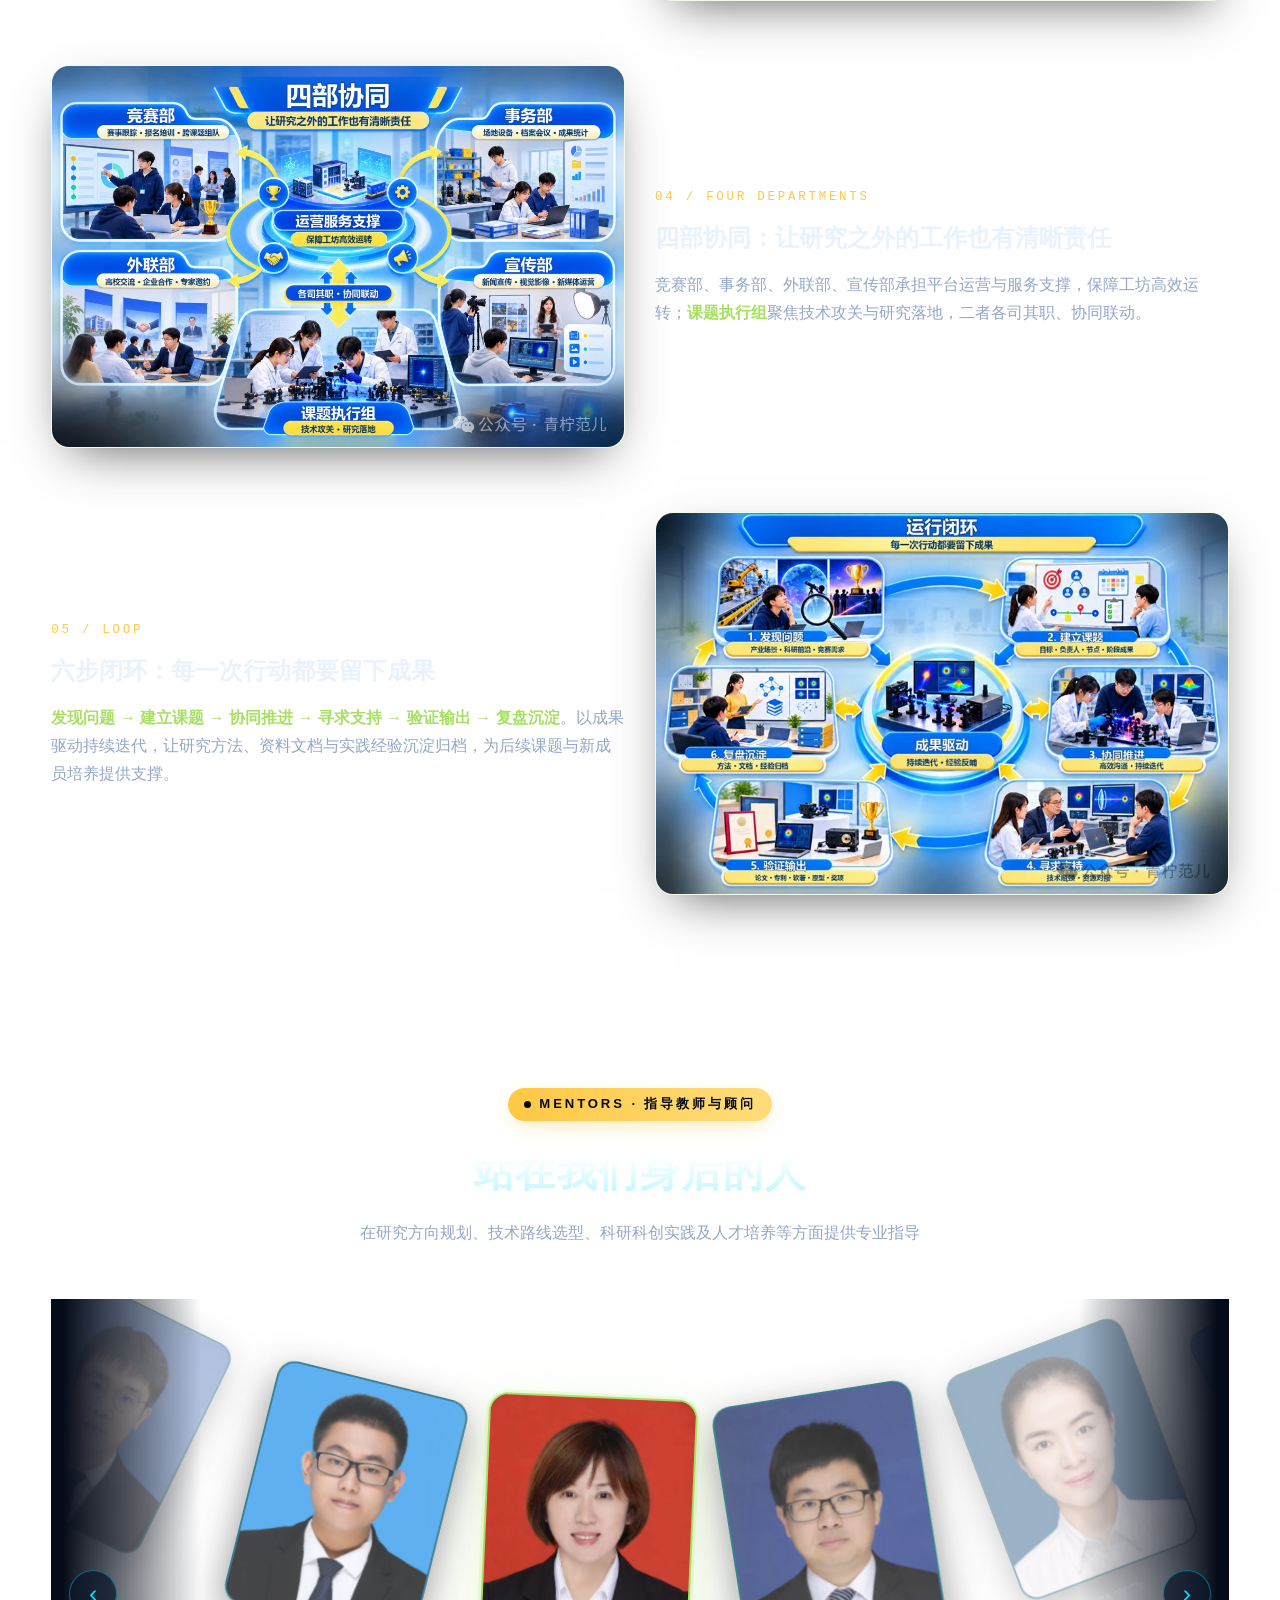
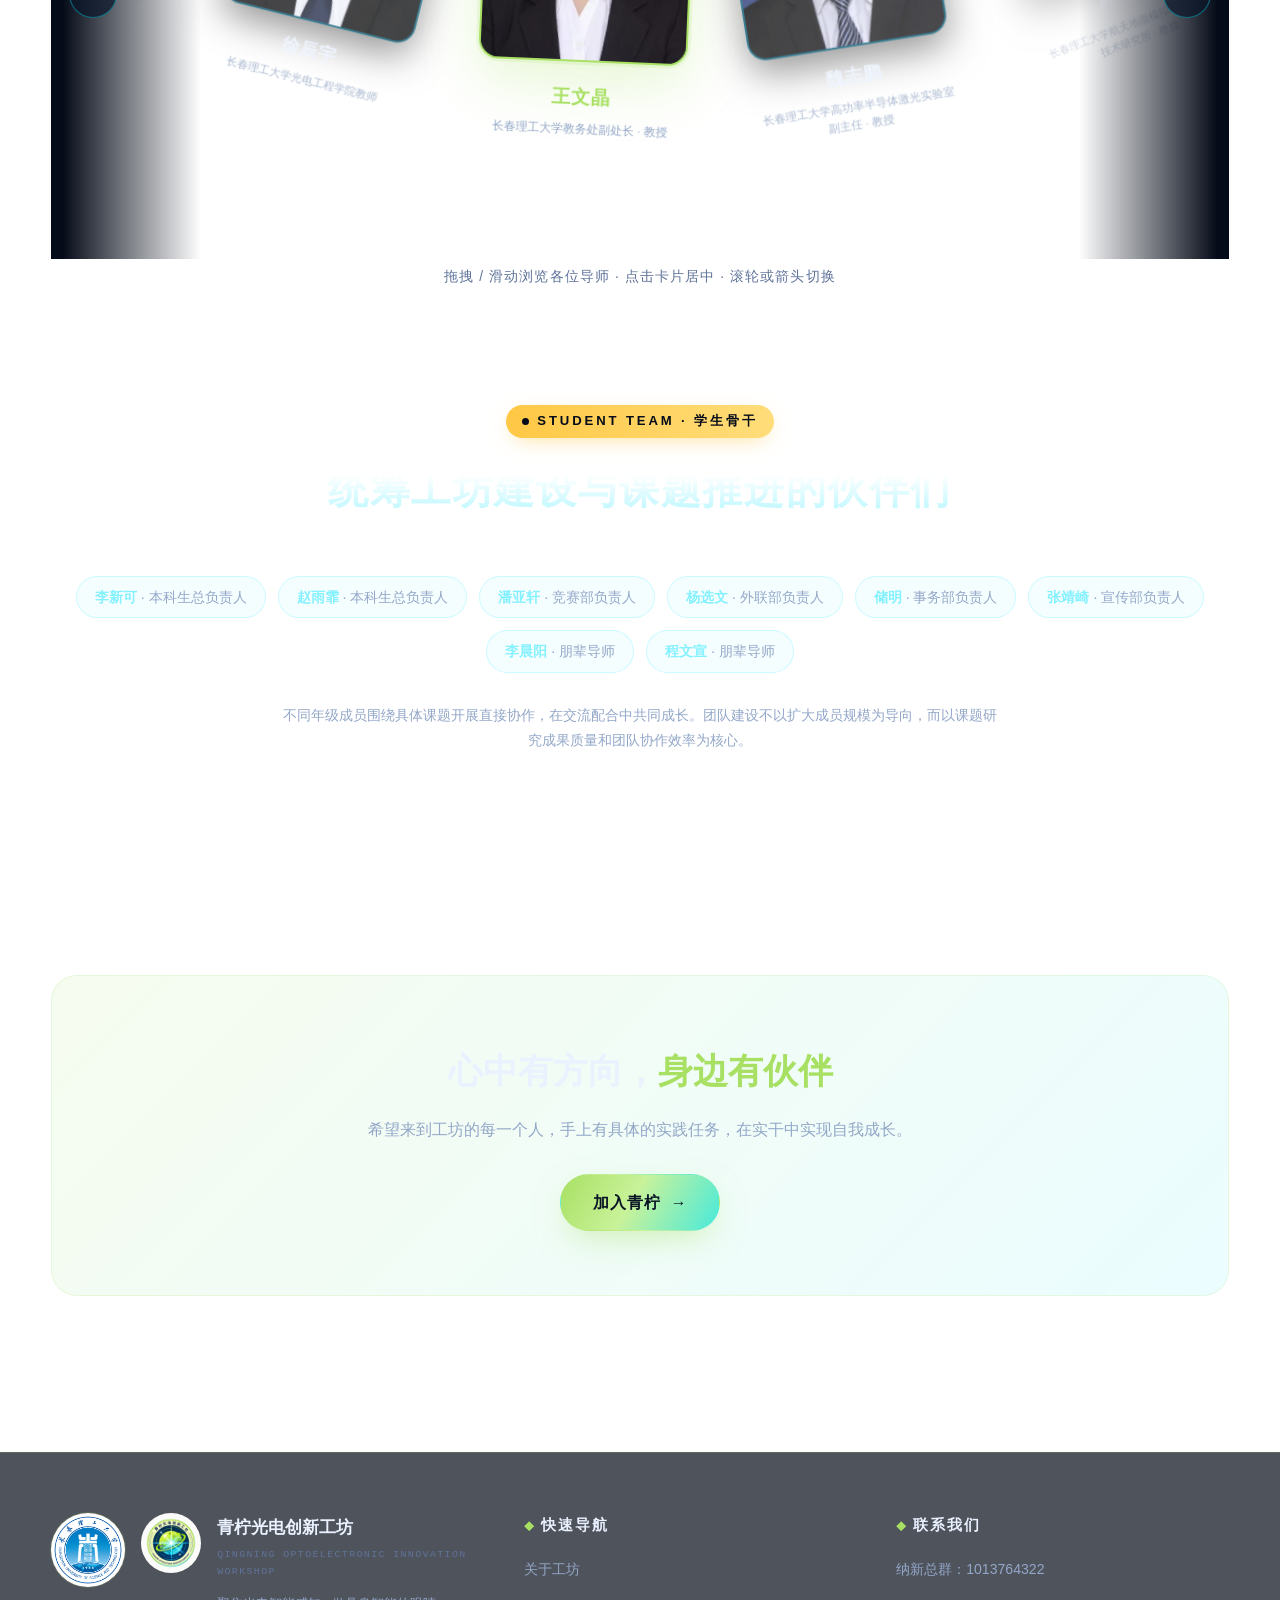
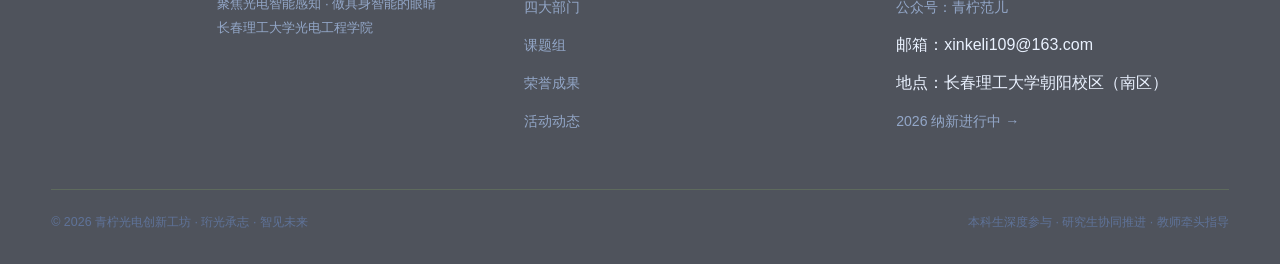
==== commit f1e01c95: "更新姚海峰老师卡片简介" ====
--- a/about.html
+++ b/about.html
@@ -167,7 +167,7 @@
           <div class="tgal-card">
             <div class="tc-photo"><img src="assets/img/teacher-yaohaifeng.jpg" alt="姚海峰教授" loading="lazy" draggable="false"></div>
             <div class="tc-name">姚海峰</div>
-            <div class="tc-role">北京理工大学光电学院教授 · 长春理工大学柔性兼职教授</div>
+            <div class="tc-role">北京理工大学光电学院/长三院研究员 · 长春理工大学特聘教授（柔性）</div>
           </div>
           <div class="tgal-card">
             <div class="tc-photo"><img src="assets/img/teacher-wanghuaiyi.jpg" alt="王怀毅老师" loading="lazy" draggable="false"></div>
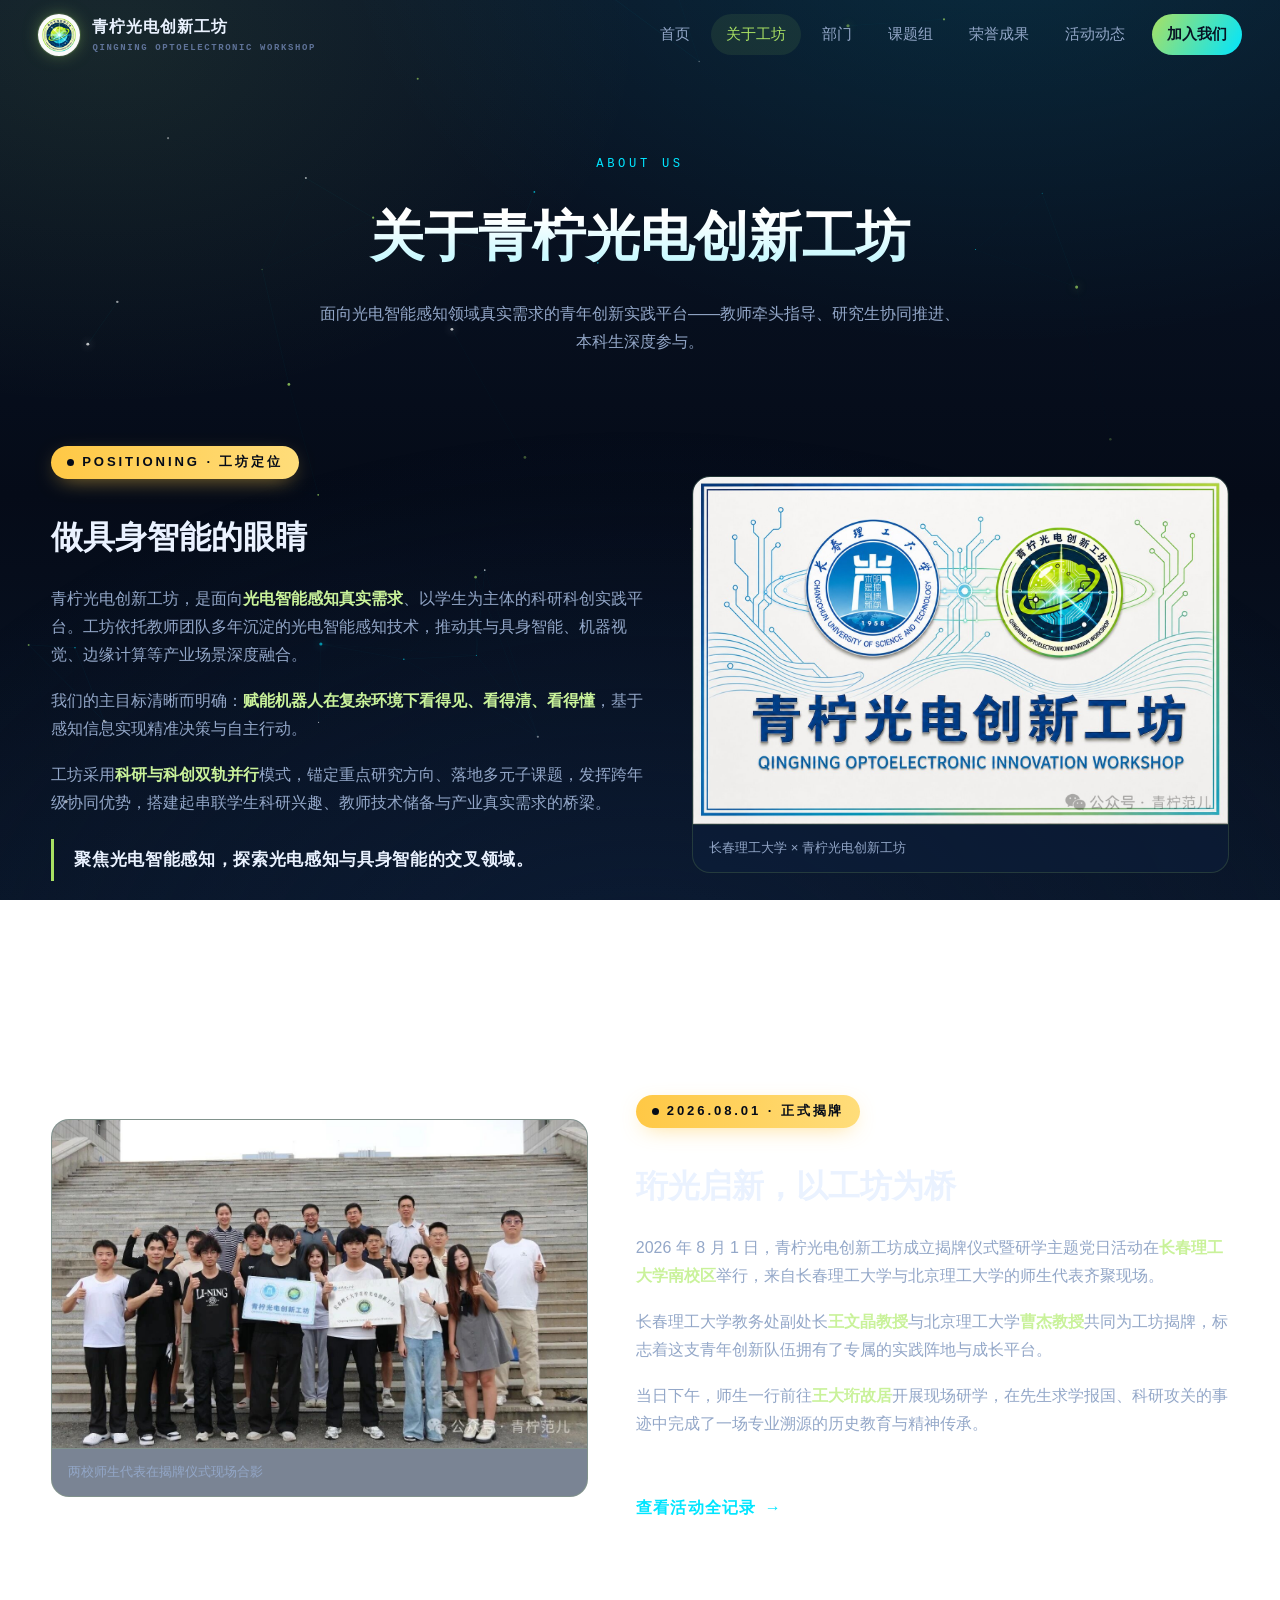
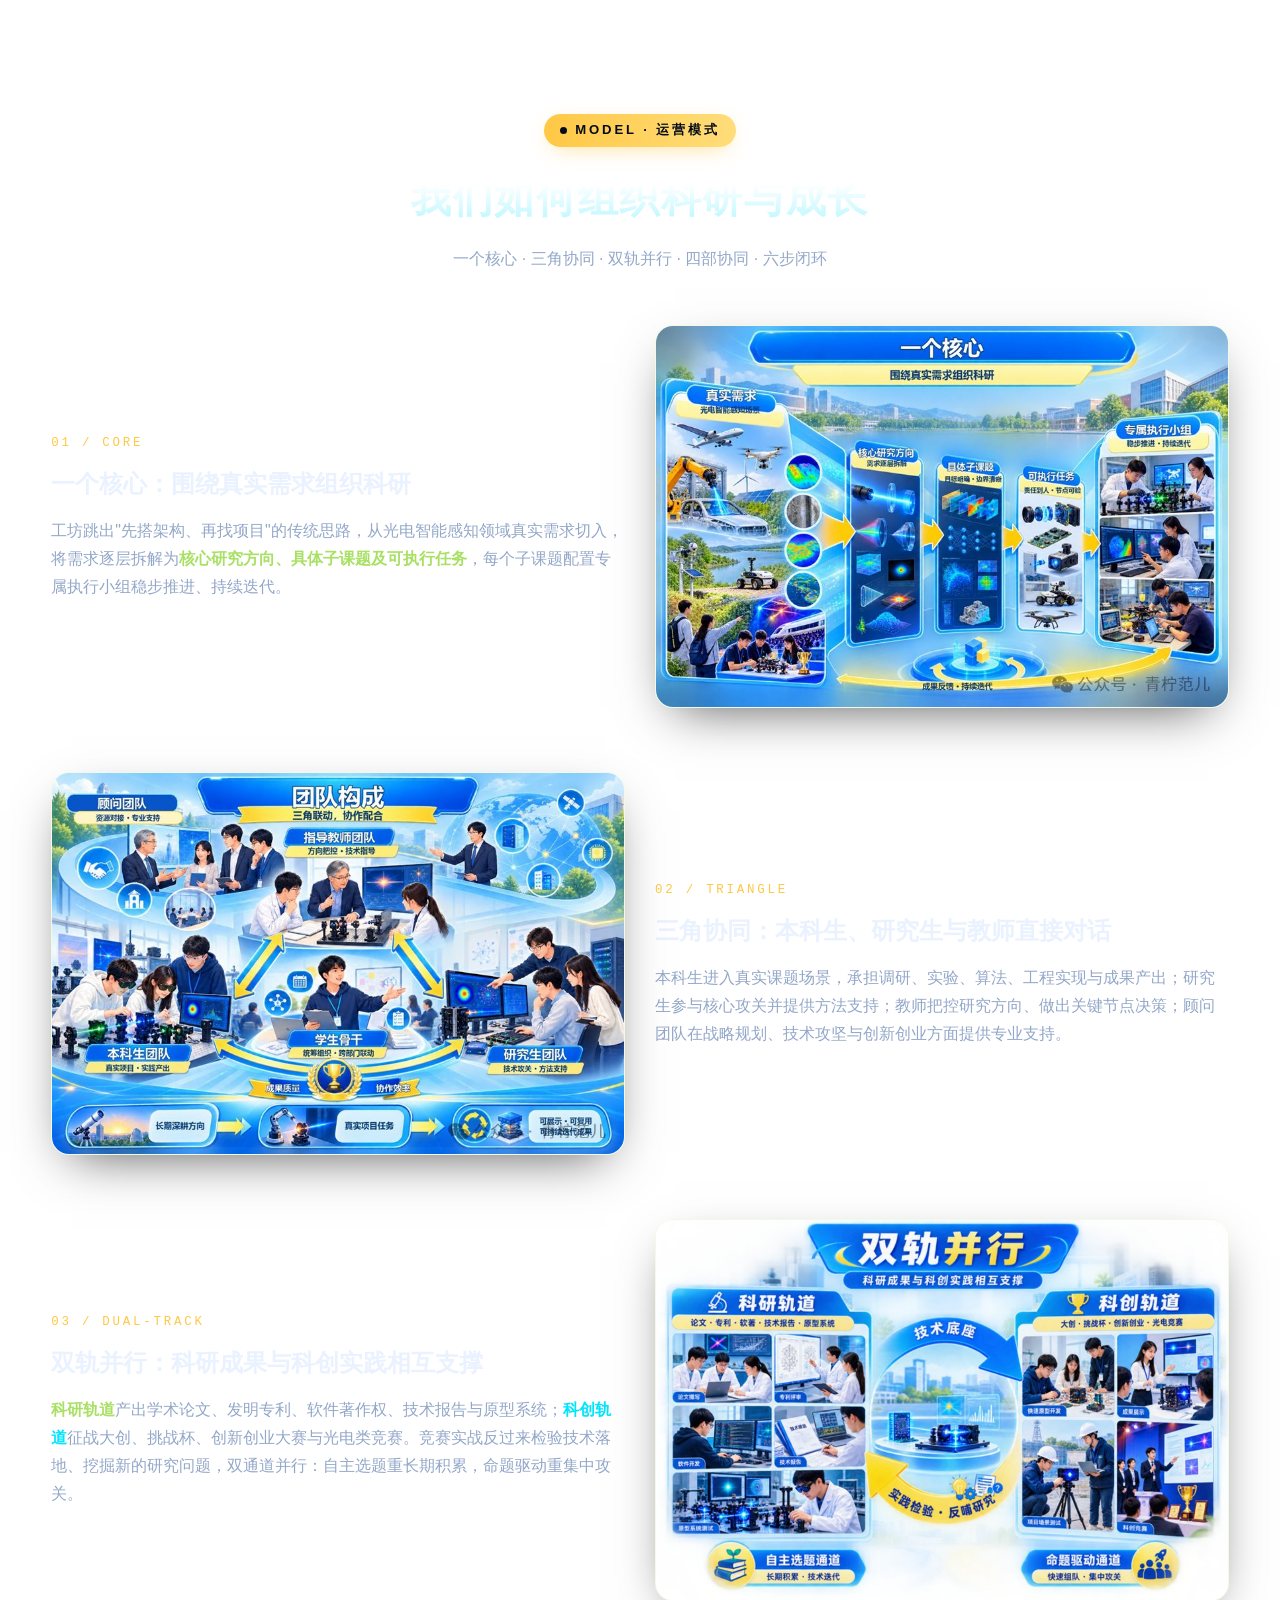
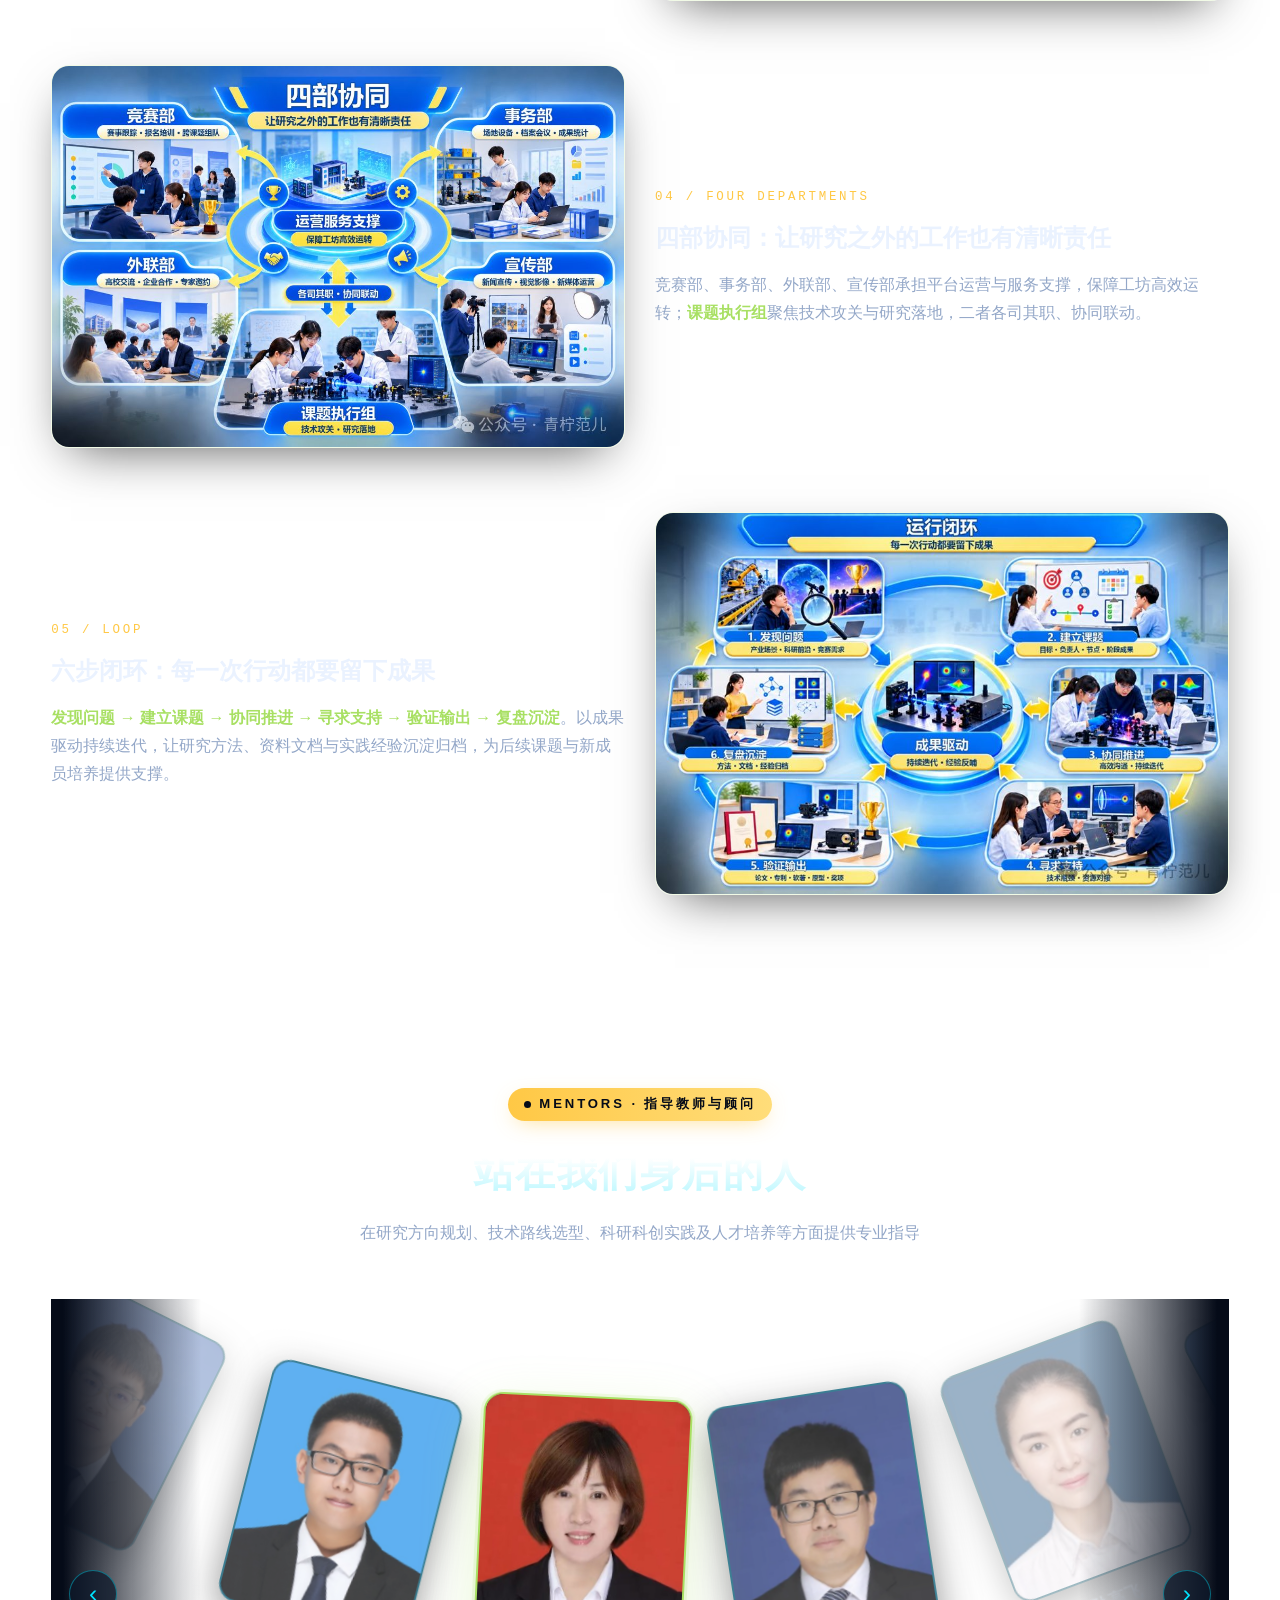
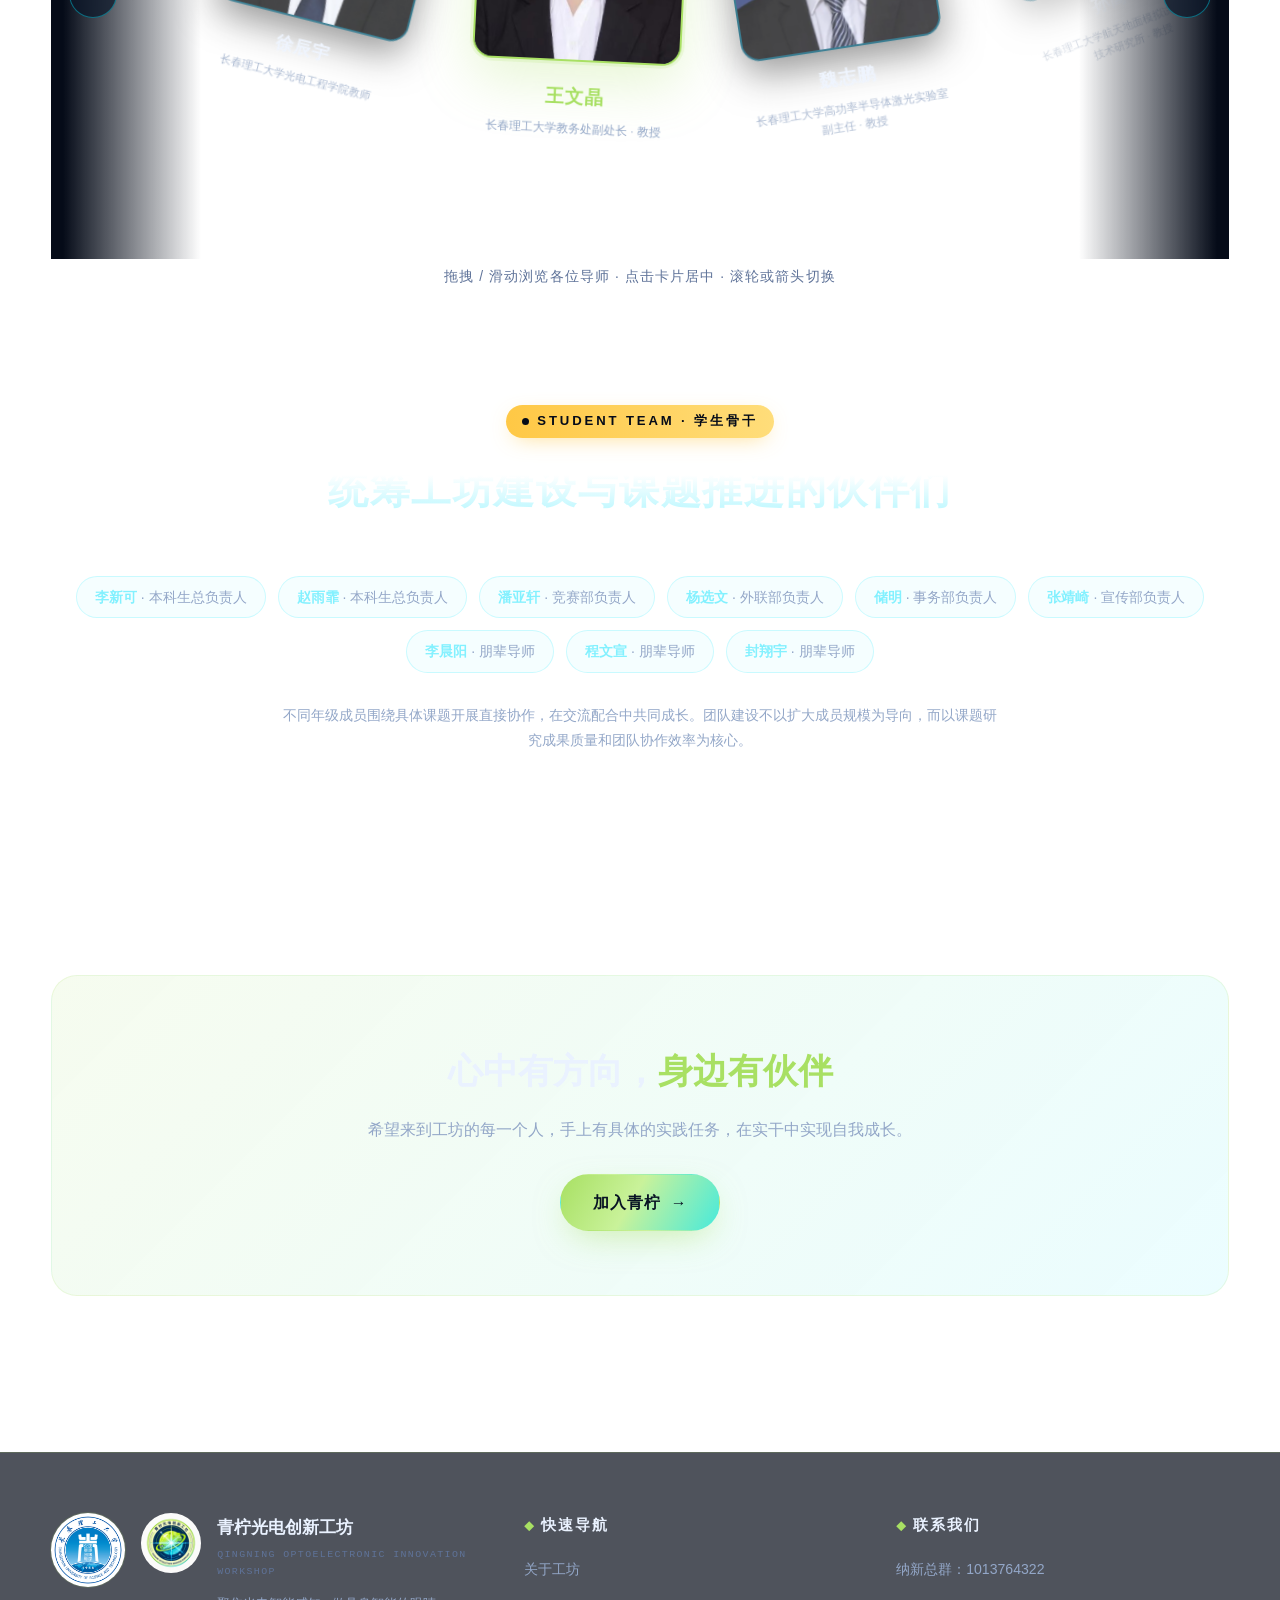
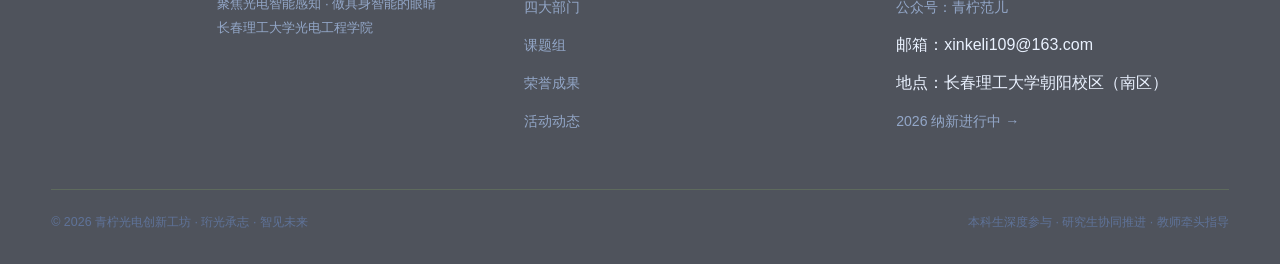
==== commit 60bf82a1: "学生骨干新增封翔宇朋辈导师" ====
--- a/about.html
+++ b/about.html
@@ -208,6 +208,7 @@
       <span class="person-chip"><b>张靖崎</b> · 宣传部负责人</span>
       <span class="person-chip"><b>李晨阳</b> · 朋辈导师</span>
       <span class="person-chip"><b>程文宣</b> · 朋辈导师</span>
+      <span class="person-chip"><b>封翔宇</b> · 朋辈导师</span>
     </div>
     <p style="text-align:center;color:var(--muted);max-width:720px;margin:30px auto 0;font-size:.9rem" class="reveal">不同年级成员围绕具体课题开展直接协作，在交流配合中共同成长。团队建设不以扩大成员规模为导向，而以课题研究成果质量和团队协作效率为核心。</p>
   </div>
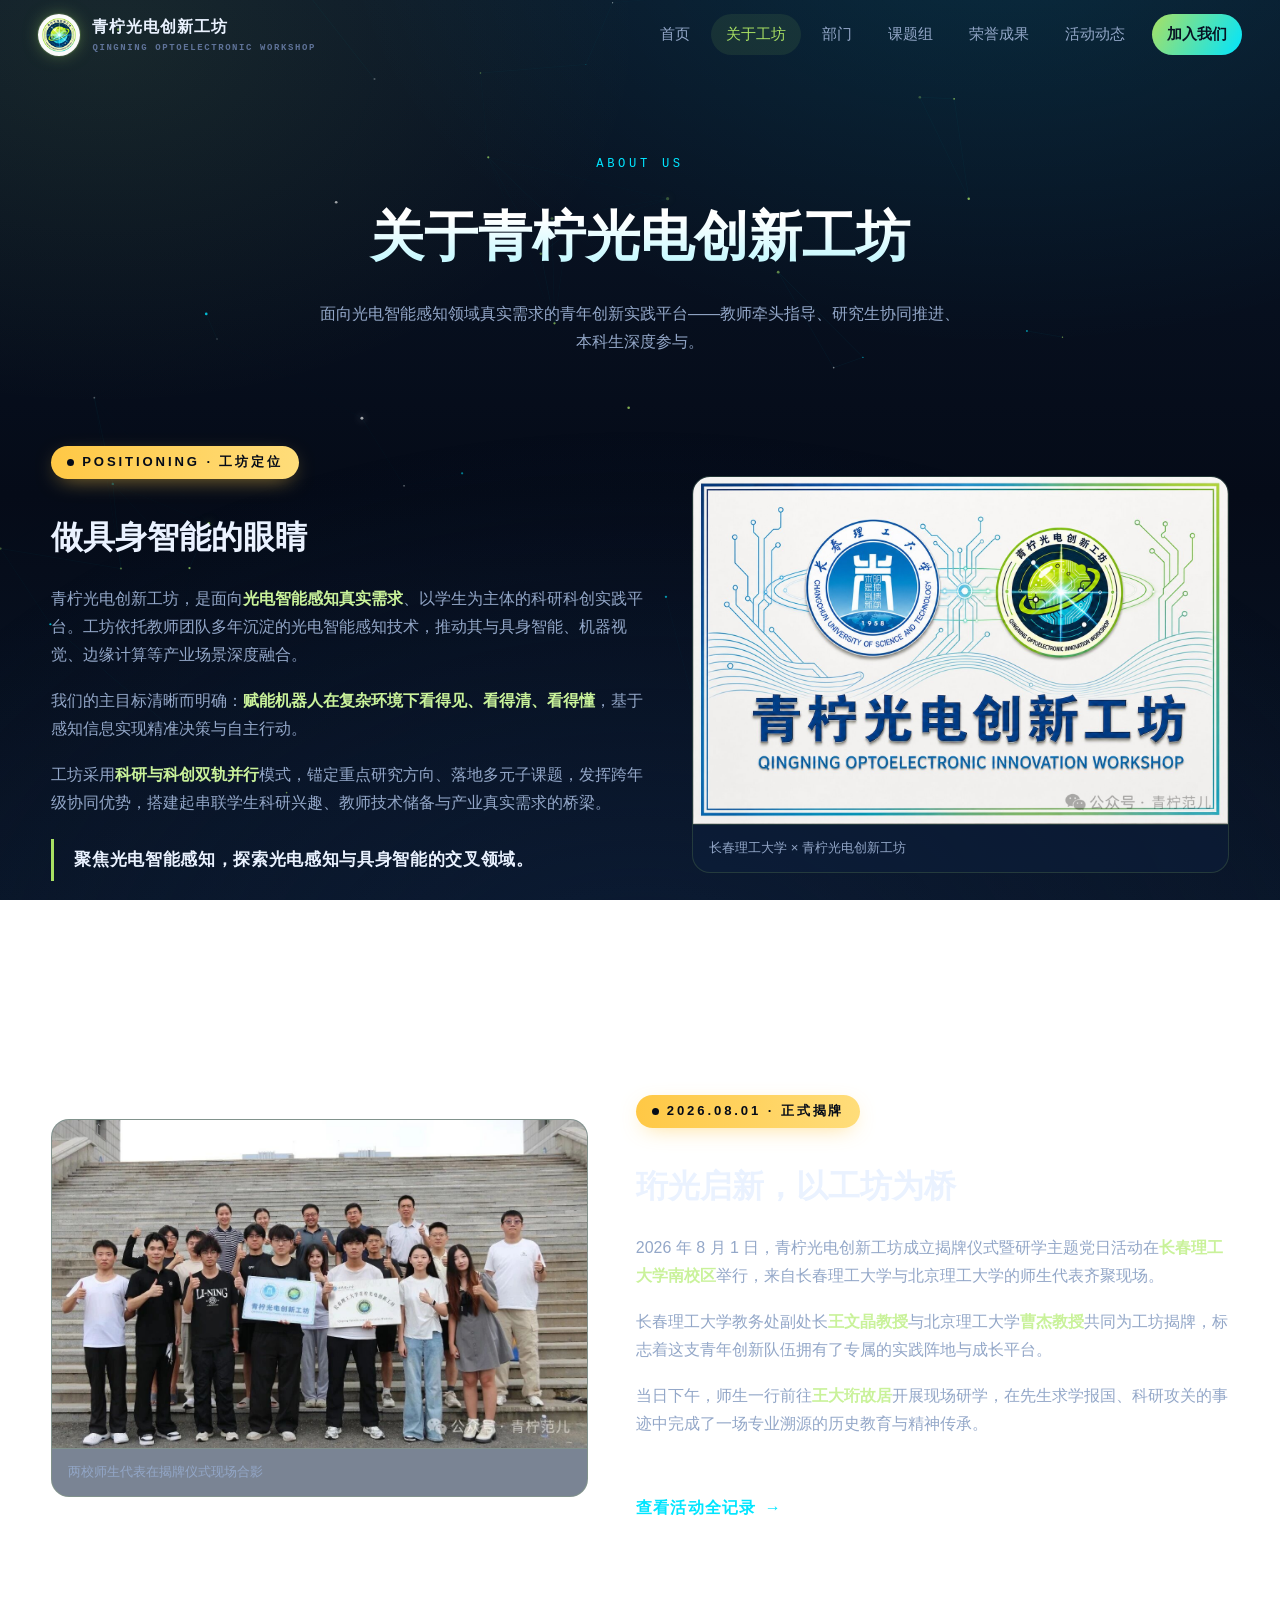
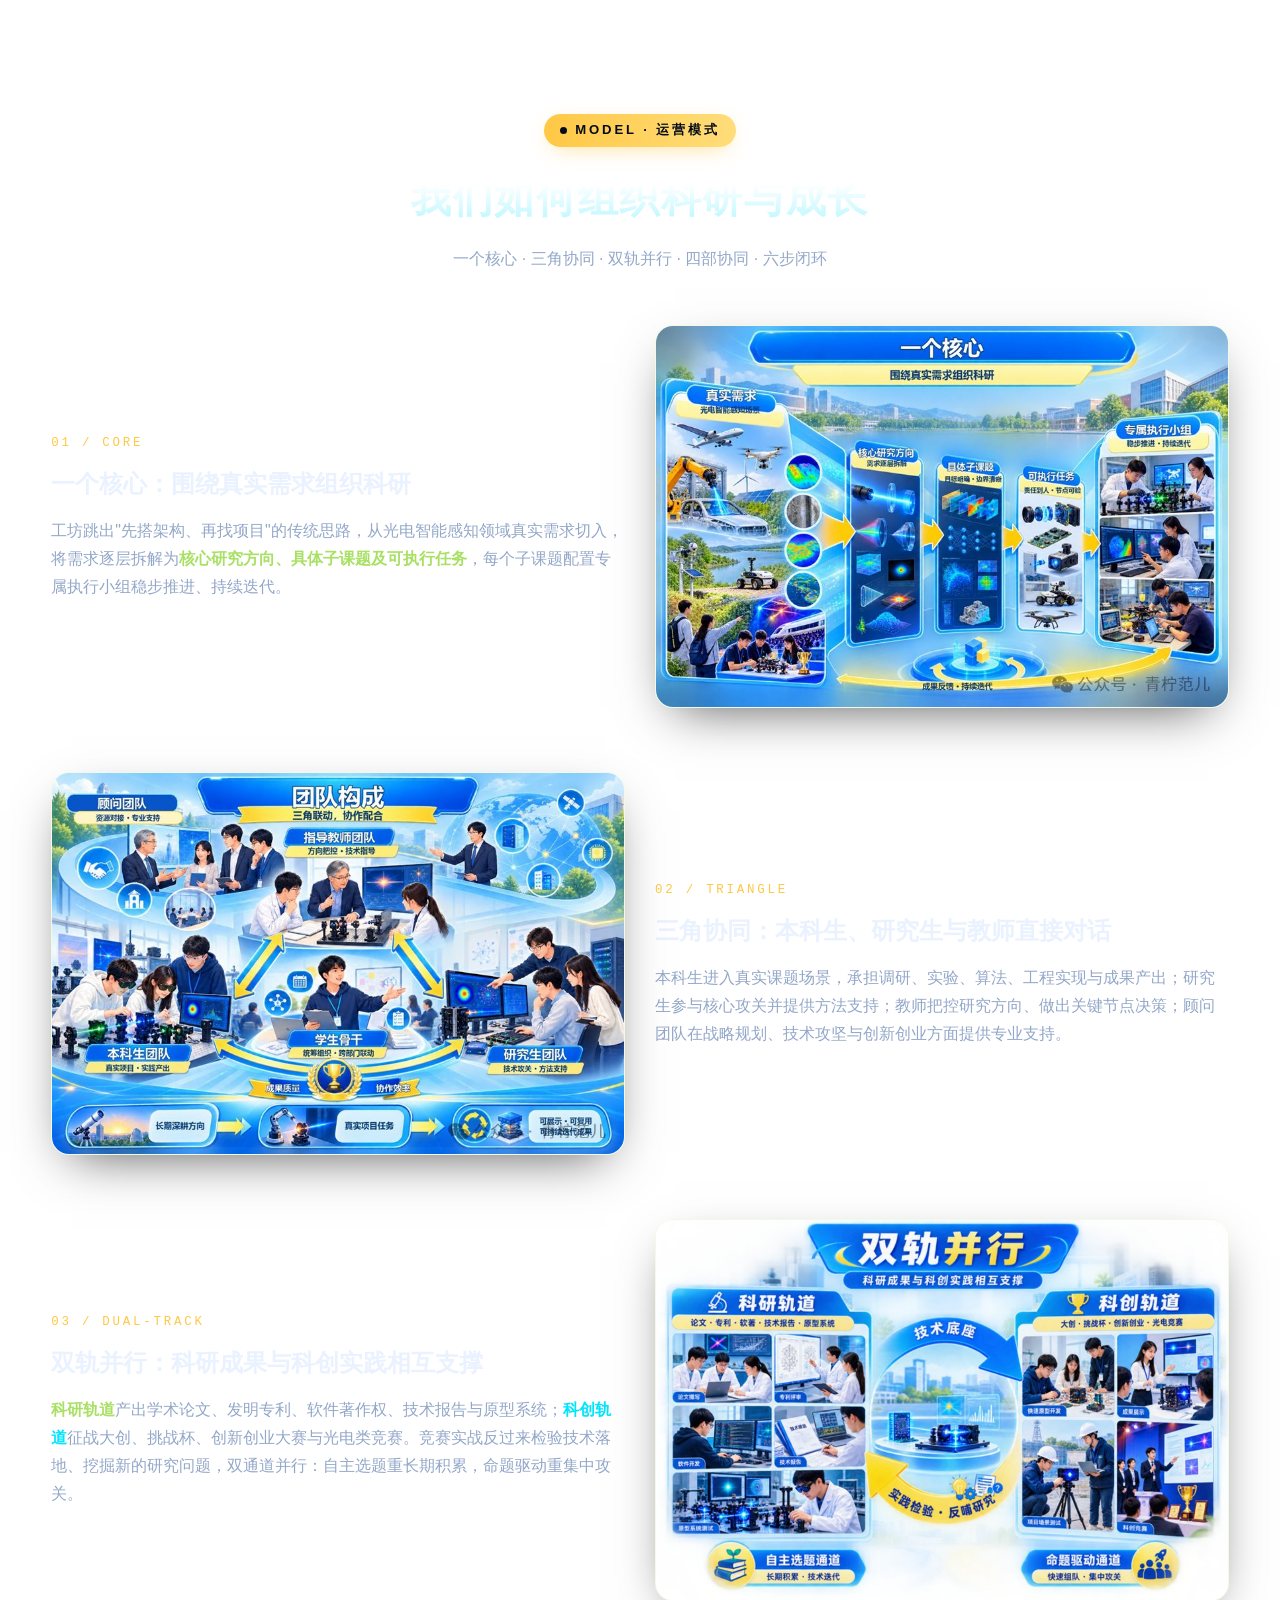
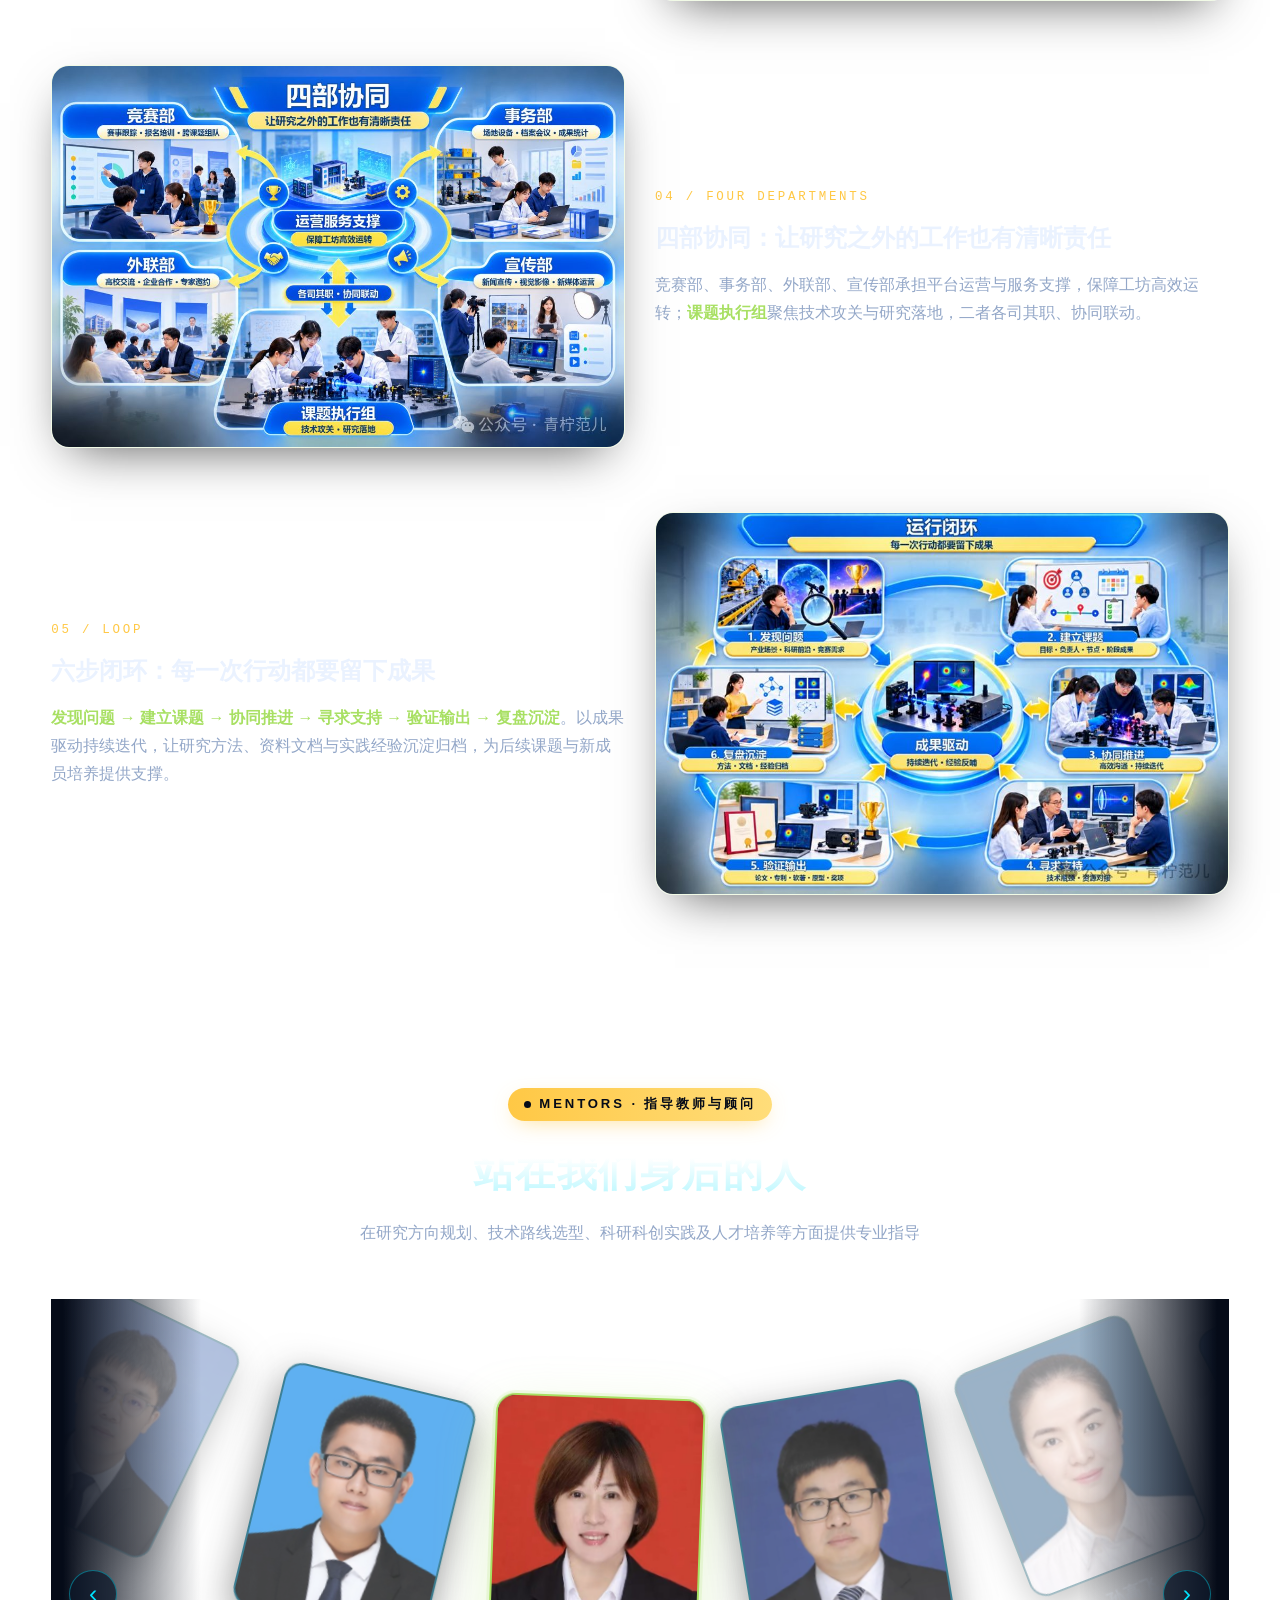
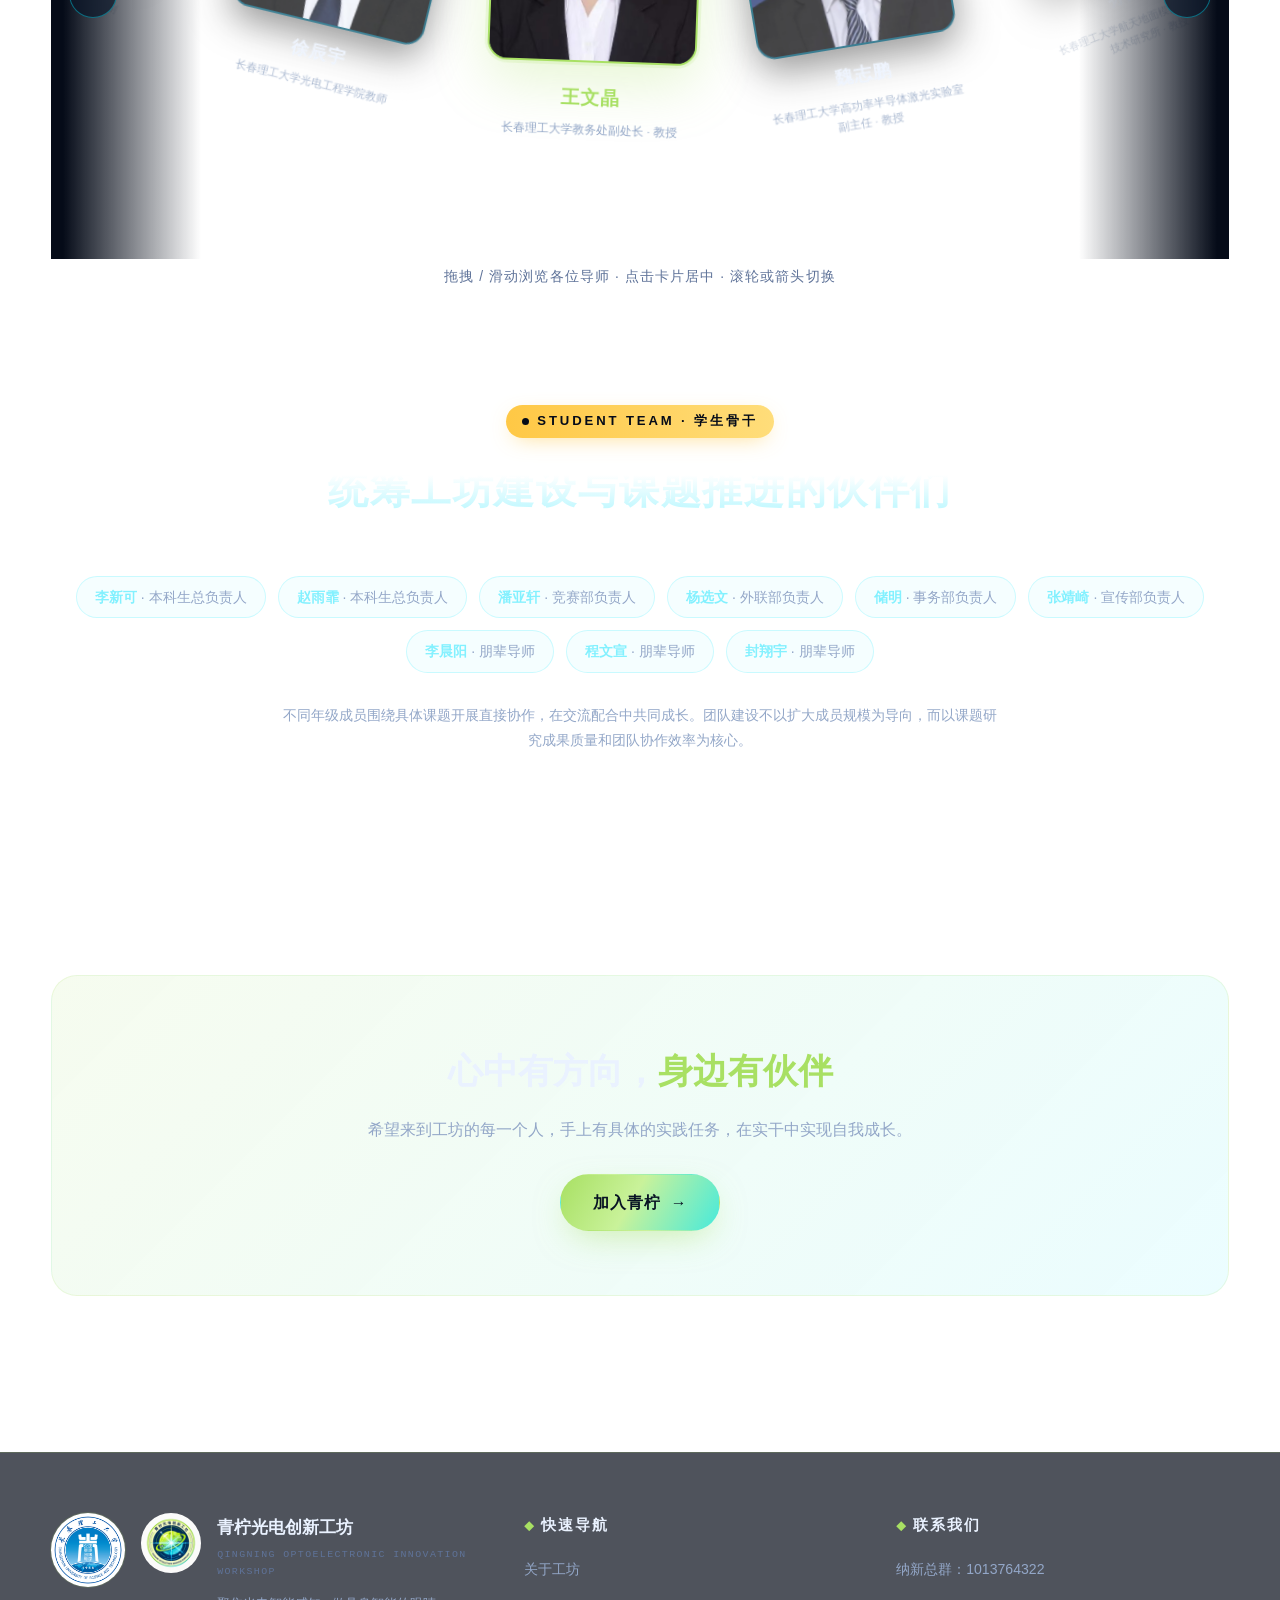
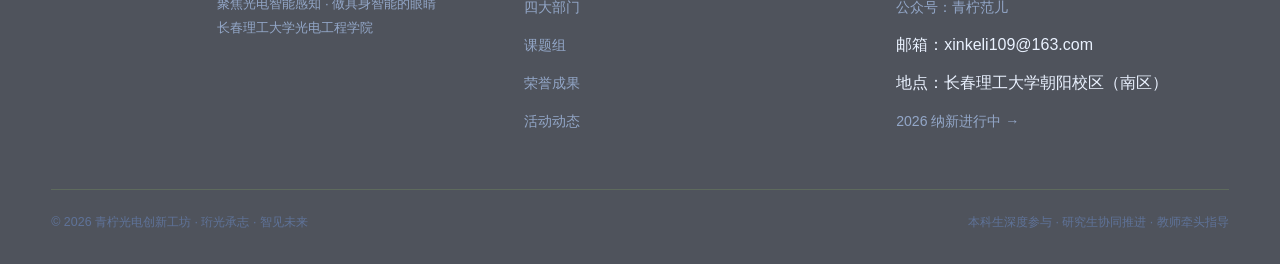
==== commit c3a41c14: "光标跟随提速：光点即时跟随，光环与拖尾插值系数加大" ====
--- a/about.html
+++ b/about.html
@@ -264,7 +264,7 @@
   </div>
 </footer>
 
-<script src="js/cursor.js?v=3"></script>
+<script src="js/cursor.js?v=4"></script>
 <script src="js/scene.js?v=3"></script>
 <script src="js/main.js?v=3"></script>
 <script src="js/extras.js?v=6"></script>
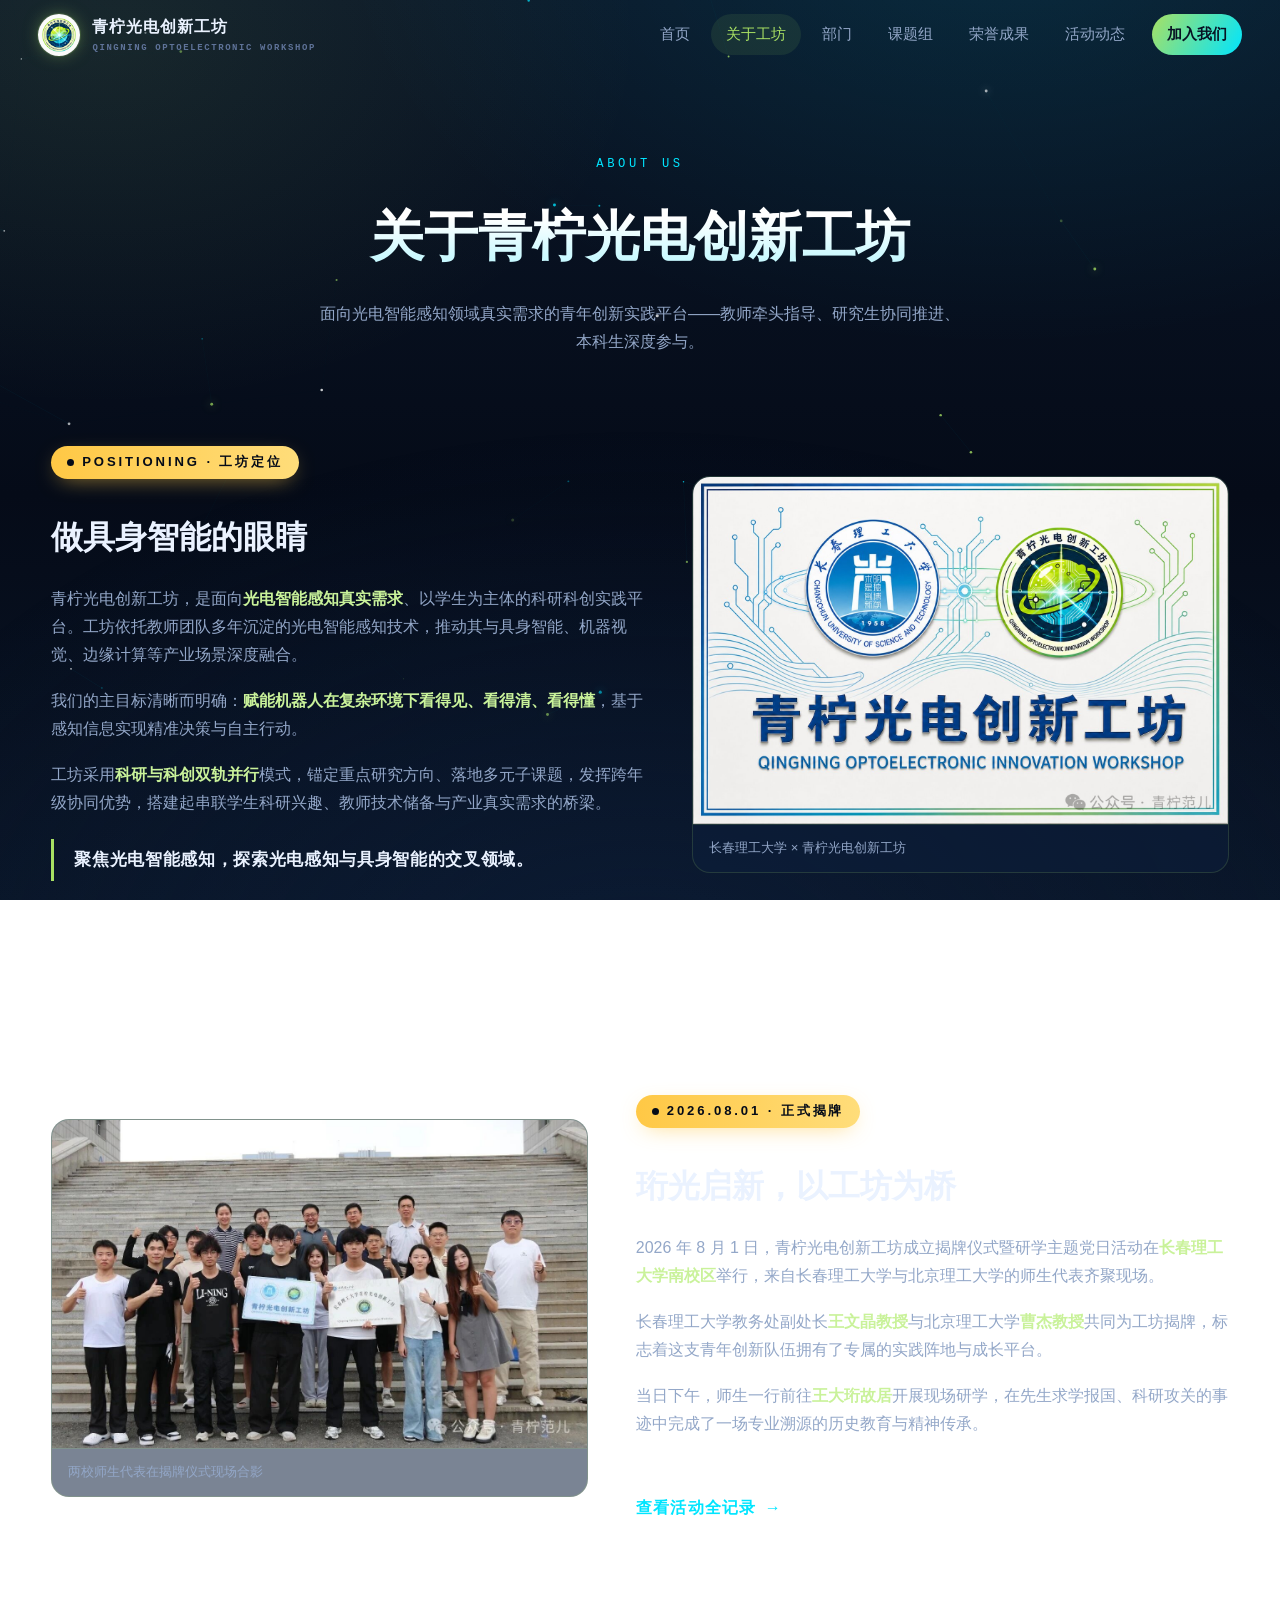
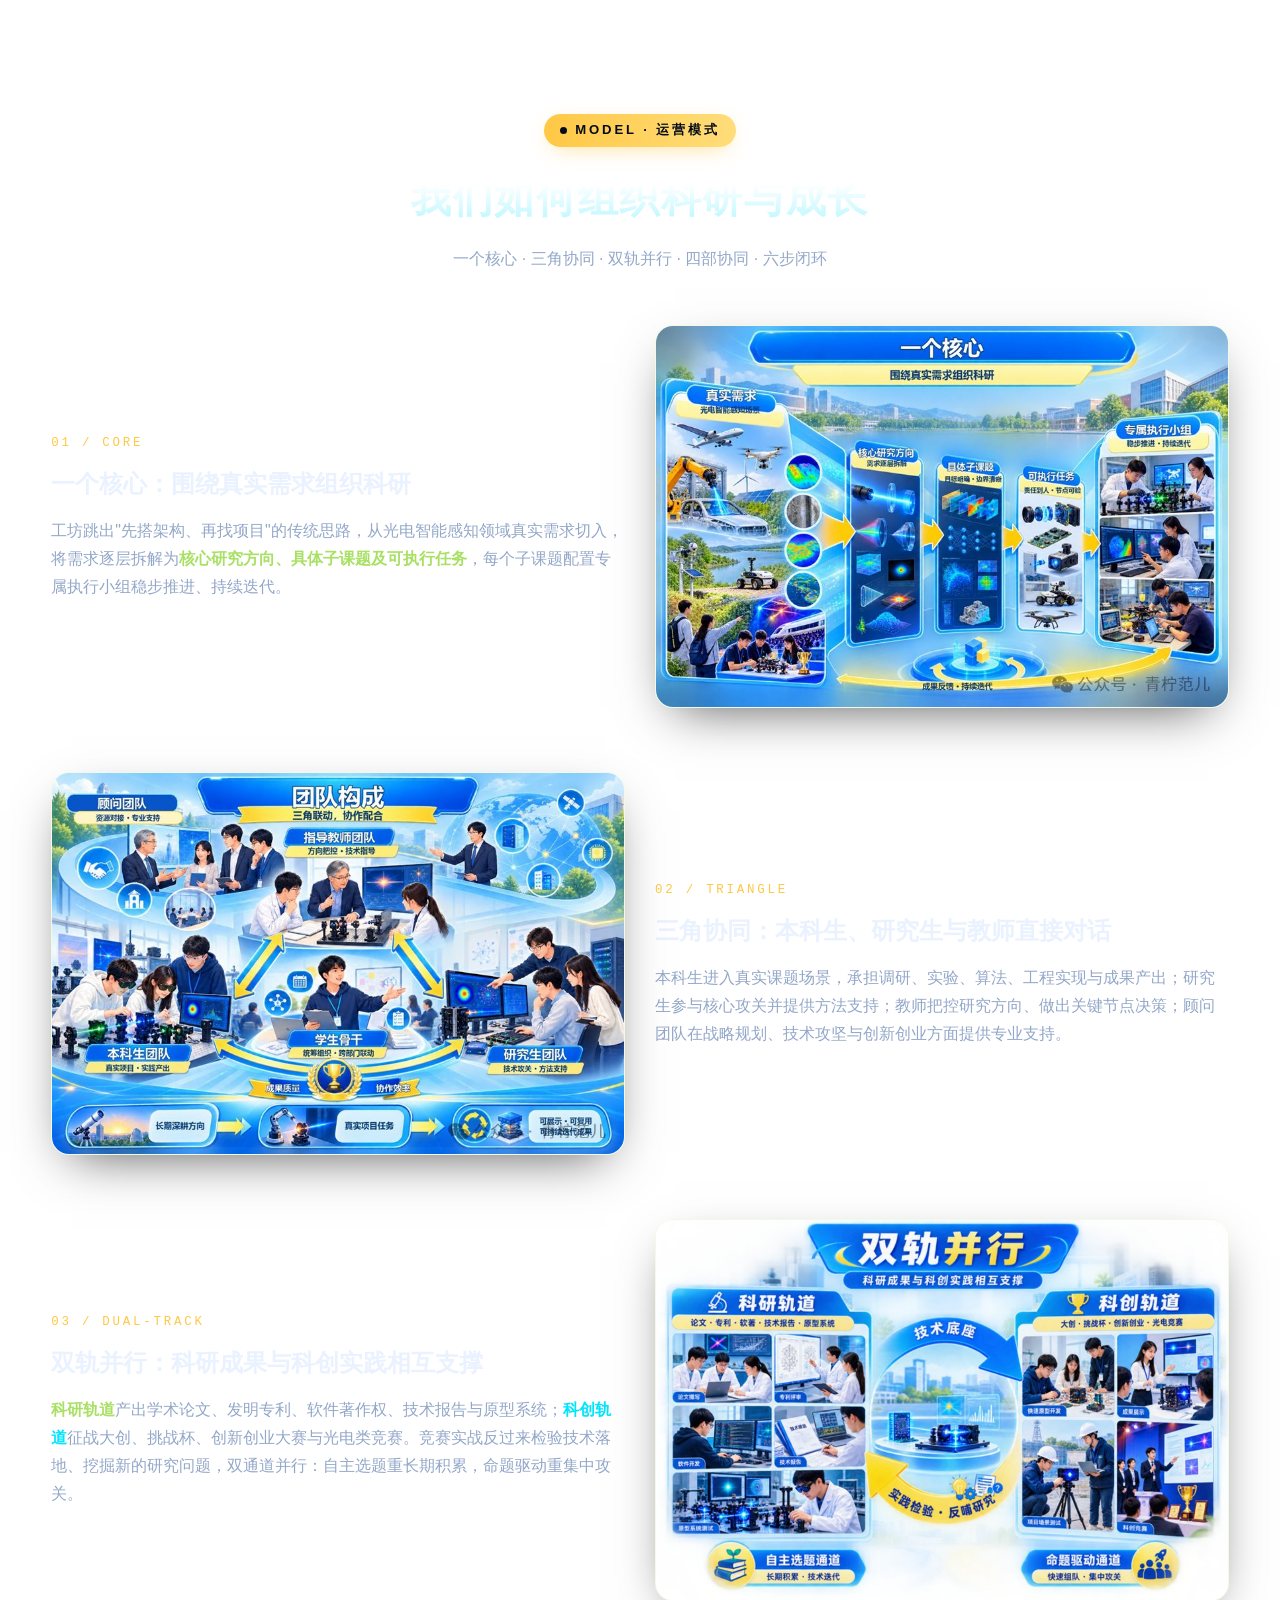
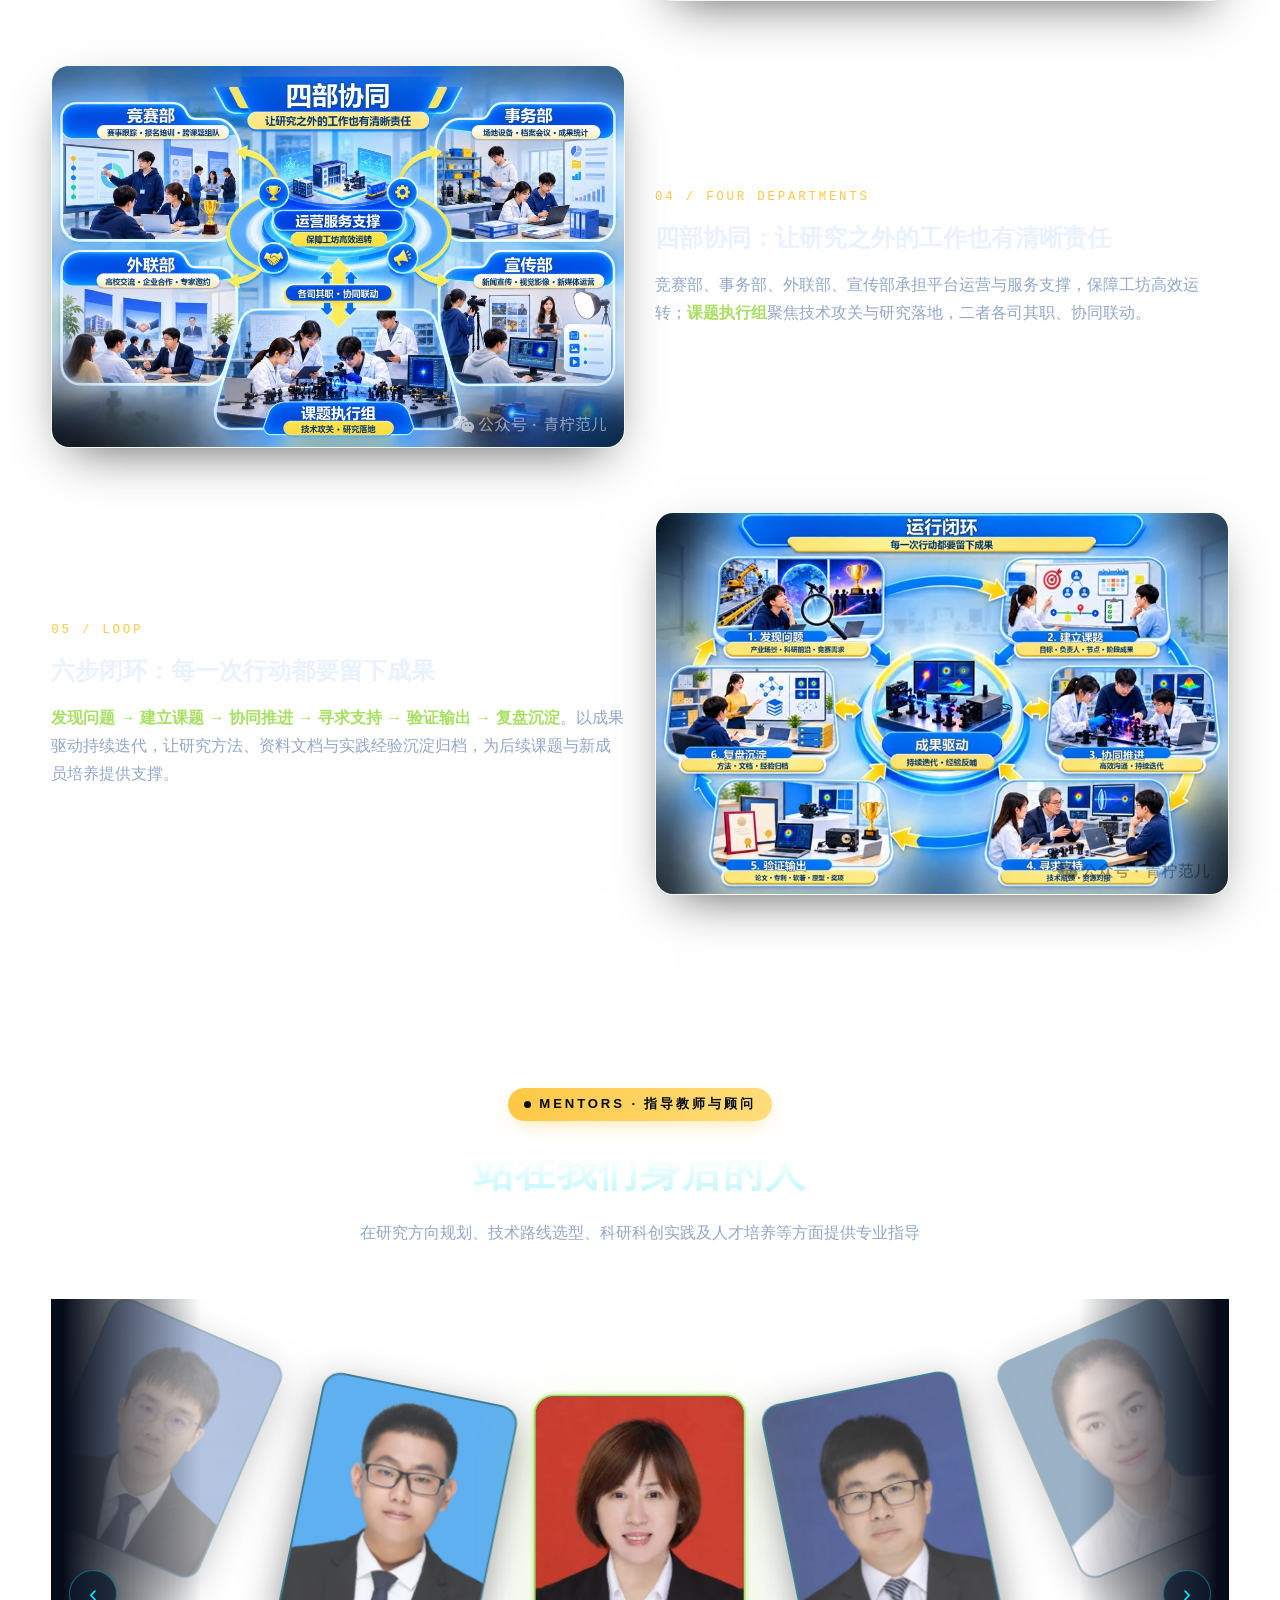
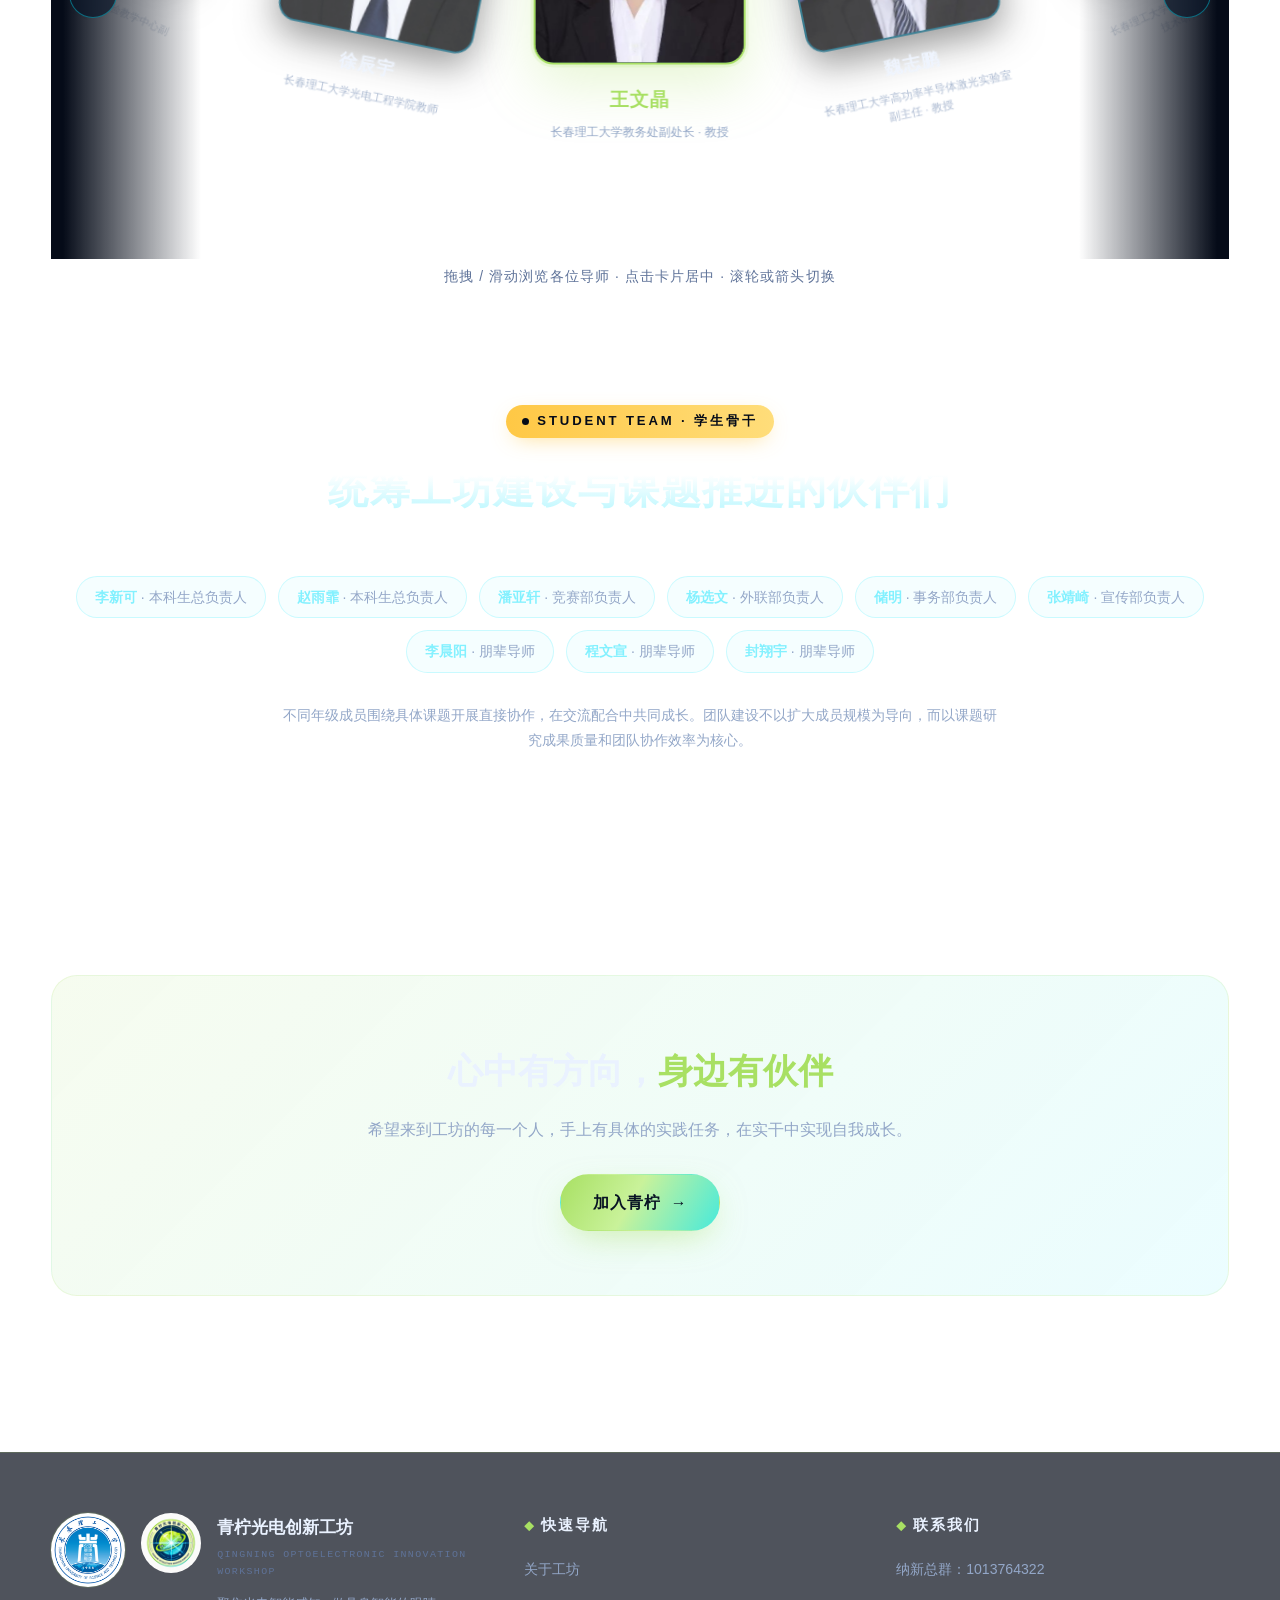
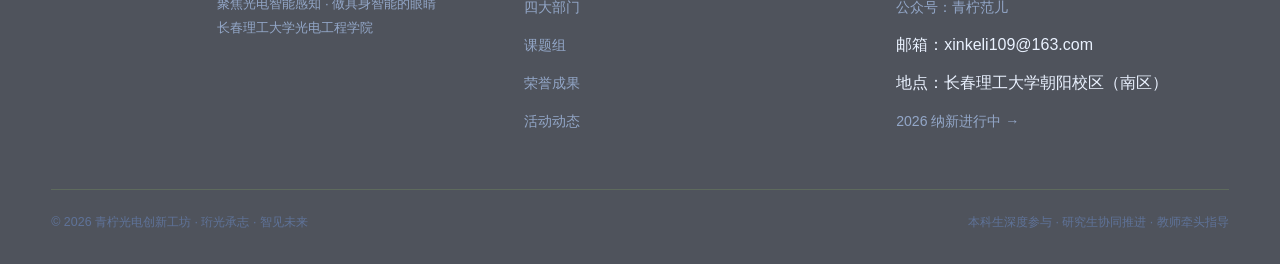
==== commit 0af4efc7: "光标全面提速，画廊动画离屏暂停保证各页帧率一致" ====
--- a/about.html
+++ b/about.html
@@ -264,9 +264,9 @@
   </div>
 </footer>
 
-<script src="js/cursor.js?v=4"></script>
+<script src="js/cursor.js?v=5"></script>
 <script src="js/scene.js?v=3"></script>
 <script src="js/main.js?v=3"></script>
-<script src="js/extras.js?v=6"></script>
+<script src="js/extras.js?v=7"></script>
 </body>
 </html>
